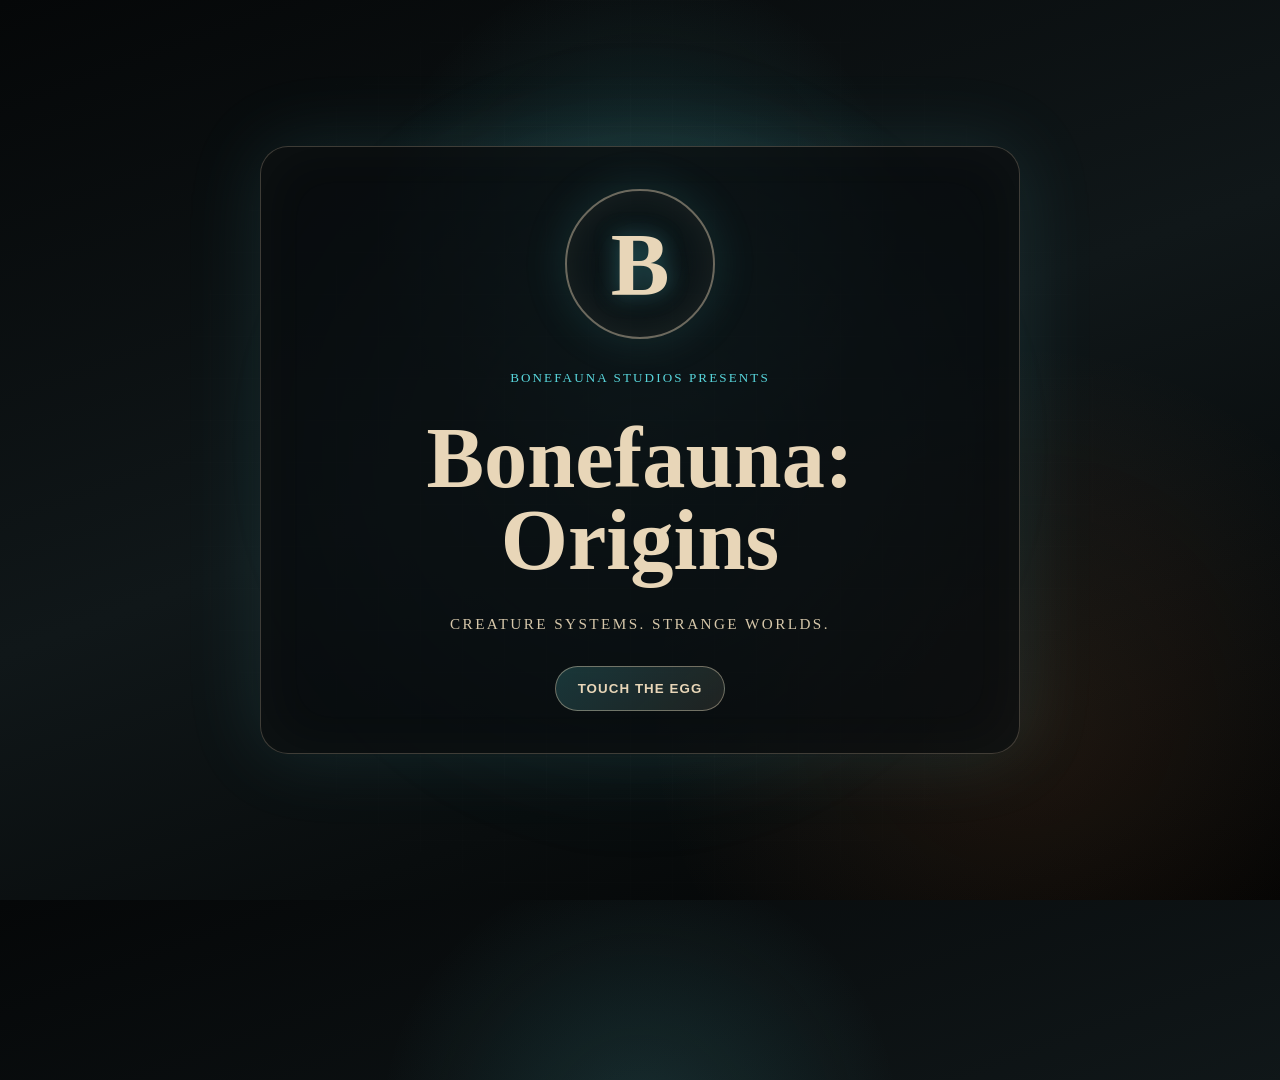
==== index.html @ f2fb12b4 "Add files via upload" ====
<!doctype html>
<html lang="en">
<head>
  <meta charset="utf-8" />
  <meta name="viewport" content="width=device-width, initial-scale=1" />
  <title>Bonefauna: Origins</title>
  <meta name="description" content="Bonefauna Studios — Creature systems. Strange worlds." />
  <link rel="stylesheet" href="style.css" />
</head>
<body>
  <main id="app" class="screen intro">
    <div class="mist"></div>
    <section class="panel">
      <div class="brand-mark">B</div>
      <p class="eyebrow">Bonefauna Studios presents</p>
      <h1>Bonefauna: Origins</h1>
      <p class="tagline">Creature systems. Strange worlds.</p>
      <button id="startBtn" class="primary">Touch the Egg</button>
    </section>
  </main>

  <script src="script.js"></script>
</body>
</html>
---- style.css ----
:root {
  --bone: #e8d6b8;
  --bone-dim: #b89f77;
  --teal: #58d6dc;
  --ember: #f08b45;
  --dark: #050708;
  --panel: rgba(8, 13, 15, 0.76);
}

* { box-sizing: border-box; }
html, body { height: 100%; }
body {
  margin: 0;
  font-family: Georgia, 'Times New Roman', serif;
  color: var(--bone);
  background:
    radial-gradient(circle at 50% 25%, rgba(88, 214, 220, .14), transparent 28%),
    radial-gradient(circle at 80% 80%, rgba(240, 139, 69, .10), transparent 30%),
    linear-gradient(160deg, #050708, #101719 48%, #020303);
  overflow: hidden;
}

.screen {
  min-height: 100%;
  display: grid;
  place-items: center;
  padding: 28px;
  position: relative;
}

.screen::before {
  content: "";
  position: absolute;
  inset: 0;
  background-image:
    linear-gradient(rgba(255,255,255,.025) 1px, transparent 1px),
    linear-gradient(90deg, rgba(255,255,255,.025) 1px, transparent 1px);
  background-size: 42px 42px;
  mask-image: radial-gradient(circle, black, transparent 78%);
}

.mist {
  position: absolute;
  inset: -20%;
  background: radial-gradient(circle, rgba(88,214,220,.11), transparent 36%);
  filter: blur(34px);
  animation: drift 9s ease-in-out infinite alternate;
}

@keyframes drift {
  from { transform: translate(-3%, -2%) scale(1); }
  to { transform: translate(3%, 2%) scale(1.08); }
}

.panel {
  width: min(760px, 94vw);
  min-height: 520px;
  display: grid;
  justify-items: center;
  align-content: center;
  gap: 18px;
  padding: 42px;
  border: 1px solid rgba(232, 214, 184, .24);
  border-radius: 28px;
  background: var(--panel);
  box-shadow: 0 0 80px rgba(88,214,220,.12), inset 0 0 60px rgba(232,214,184,.035);
  text-align: center;
  position: relative;
  z-index: 2;
}

.brand-mark, .egg {
  width: 150px;
  height: 150px;
  border-radius: 50%;
  display: grid;
  place-items: center;
  border: 2px solid rgba(232, 214, 184, .44);
  color: var(--bone);
  font-size: 88px;
  font-weight: 800;
  text-shadow: 0 0 22px rgba(88,214,220,.35);
  box-shadow: inset 0 0 36px rgba(232,214,184,.08), 0 0 46px rgba(88,214,220,.13);
}

.egg {
  border-radius: 48% 52% 52% 48% / 60% 60% 40% 40%;
  background:
    radial-gradient(circle at 35% 25%, rgba(232,214,184,.55), transparent 16%),
    radial-gradient(circle at 60% 70%, rgba(88,214,220,.15), transparent 32%),
    linear-gradient(135deg, #d8c39c, #73644c 70%, #312b22);
  color: transparent;
  animation: pulse 2.4s ease-in-out infinite;
}

.egg.crack { animation: crack .9s ease both; }
.egg::after {
  content: "";
  width: 58px;
  height: 84px;
  border-left: 4px solid rgba(30,25,20,.42);
  transform: rotate(16deg);
  opacity: .65;
}

@keyframes pulse { 50% { transform: scale(1.035); } }
@keyframes crack {
  20%, 60% { transform: translateX(-8px) rotate(-3deg); }
  40%, 80% { transform: translateX(8px) rotate(3deg); }
  100% { transform: scale(.92); opacity: .35; }
}

.eyebrow, .tagline, .traits { letter-spacing: .16em; text-transform: uppercase; }
.eyebrow { color: var(--teal); font-size: .82rem; }
h1 { font-size: clamp(2.4rem, 7vw, 5.4rem); line-height: .95; margin: 0; }
.tagline { color: #d6c7aa; font-size: .95rem; }

.primary, .link-button {
  border: 1px solid rgba(232,214,184,.42);
  background: linear-gradient(135deg, rgba(88,214,220,.2), rgba(232,214,184,.1));
  color: var(--bone);
  padding: 14px 22px;
  border-radius: 999px;
  font-weight: 700;
  letter-spacing: .08em;
  text-transform: uppercase;
  cursor: pointer;
  text-decoration: none;
}
.primary:hover, .link-button:hover { border-color: var(--teal); box-shadow: 0 0 20px rgba(88,214,220,.2); }

.creature {
  width: 180px;
  height: 140px;
  position: relative;
  filter: drop-shadow(0 0 24px rgba(88,214,220,.25));
}
.creature::before {
  content: "";
  position: absolute;
  left: 16px;
  top: 42px;
  width: 130px;
  height: 64px;
  border-radius: 55% 45% 48% 52%;
  background: linear-gradient(135deg, var(--bone), #75684e);
}
.creature::after {
  content: "";
  position: absolute;
  right: 12px;
  top: 28px;
  width: 48px;
  height: 48px;
  border-radius: 50%;
  background: linear-gradient(135deg, var(--bone), #6d614b);
  box-shadow: -92px 50px 0 -18px #bda984, -36px 63px 0 -19px #bda984;
}

.card {
  border: 1px solid rgba(232,214,184,.22);
  border-radius: 18px;
  padding: 18px;
  background: rgba(255,255,255,.035);
  width: min(520px, 100%);
}
.card h2 { margin: 0 0 8px; font-size: 2rem; }
.traits { color: var(--teal); font-size: .82rem; line-height: 1.8; }
.links { display: flex; flex-wrap: wrap; justify-content: center; gap: 10px; margin-top: 8px; }
.small { opacity: .7; font-size: .84rem; }
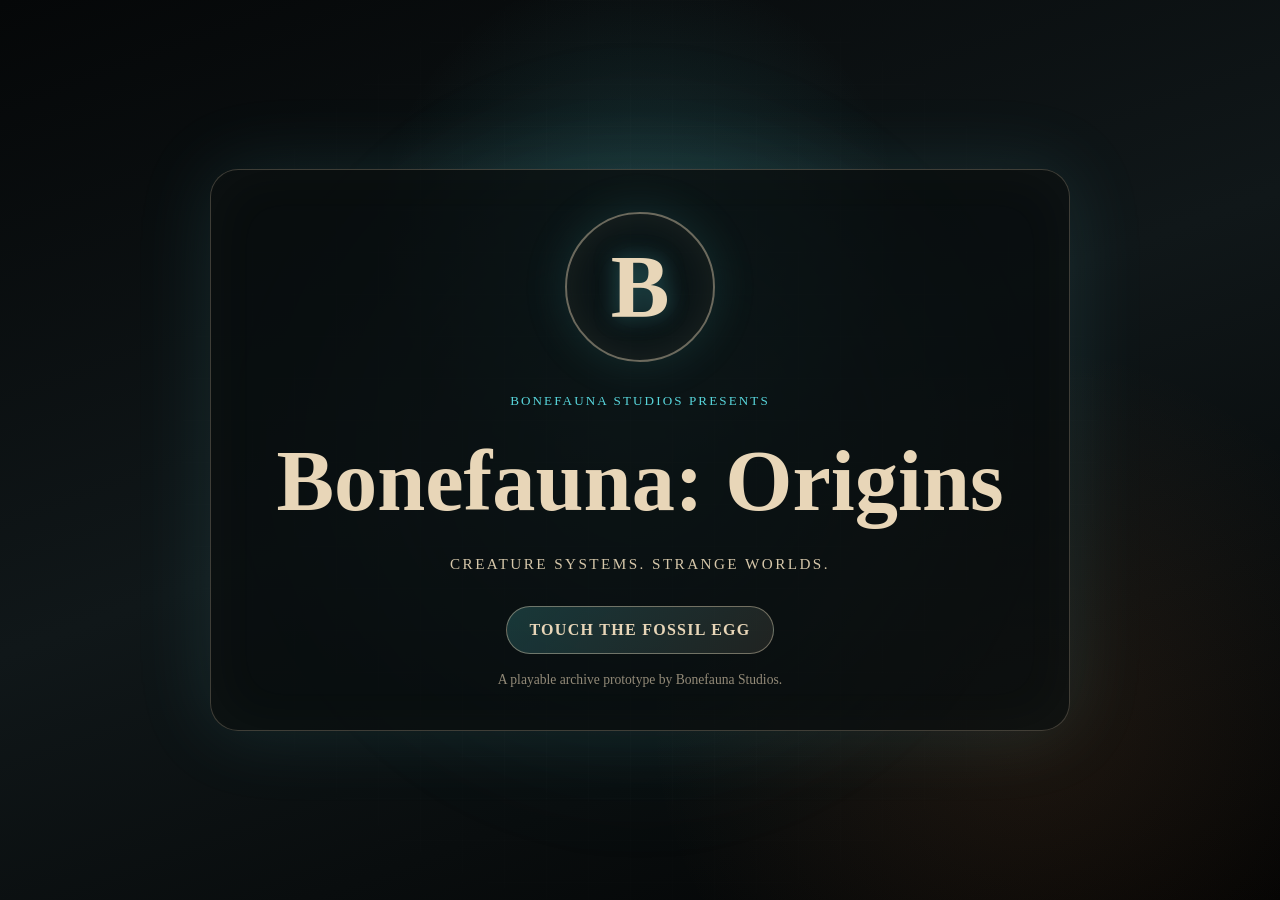
==== commit 0d12753a: "Bonefauna Origins v0.3 archive progression update - Added archive progression systems - Added persi" ====
--- a/index.html
+++ b/index.html
@@ -15,7 +15,8 @@
       <p class="eyebrow">Bonefauna Studios presents</p>
       <h1>Bonefauna: Origins</h1>
       <p class="tagline">Creature systems. Strange worlds.</p>
-      <button id="startBtn" class="primary">Touch the Egg</button>
+      <button id="startBtn" class="primary">Touch the Fossil Egg</button>
+      <p class="footer-link">A playable archive prototype by Bonefauna Studios.</p>
     </section>
   </main>
 
--- a/style.css
+++ b/style.css
@@ -4,11 +4,11 @@
   --teal: #58d6dc;
   --ember: #f08b45;
   --dark: #050708;
-  --panel: rgba(8, 13, 15, 0.76);
+  --panel: rgba(8, 13, 15, 0.78);
 }
 
 * { box-sizing: border-box; }
-html, body { height: 100%; }
+html, body { min-height: 100%; }
 body {
   margin: 0;
   font-family: Georgia, 'Times New Roman', serif;
@@ -17,11 +17,11 @@
     radial-gradient(circle at 50% 25%, rgba(88, 214, 220, .14), transparent 28%),
     radial-gradient(circle at 80% 80%, rgba(240, 139, 69, .10), transparent 30%),
     linear-gradient(160deg, #050708, #101719 48%, #020303);
-  overflow: hidden;
+  overflow-x: hidden;
 }
 
 .screen {
-  min-height: 100%;
+  min-height: 100vh;
   display: grid;
   place-items: center;
   padding: 28px;
@@ -30,21 +30,23 @@
 
 .screen::before {
   content: "";
-  position: absolute;
+  position: fixed;
   inset: 0;
   background-image:
     linear-gradient(rgba(255,255,255,.025) 1px, transparent 1px),
     linear-gradient(90deg, rgba(255,255,255,.025) 1px, transparent 1px);
   background-size: 42px 42px;
   mask-image: radial-gradient(circle, black, transparent 78%);
+  pointer-events: none;
 }
 
 .mist {
-  position: absolute;
+  position: fixed;
   inset: -20%;
   background: radial-gradient(circle, rgba(88,214,220,.11), transparent 36%);
   filter: blur(34px);
   animation: drift 9s ease-in-out infinite alternate;
+  pointer-events: none;
 }
 
 @keyframes drift {
@@ -53,7 +55,7 @@
 }
 
 .panel {
-  width: min(760px, 94vw);
+  width: min(860px, 94vw);
   min-height: 520px;
   display: grid;
   justify-items: center;
@@ -84,6 +86,7 @@
 }
 
 .egg {
+  position: relative;
   border-radius: 48% 52% 52% 48% / 60% 60% 40% 40%;
   background:
     radial-gradient(circle at 35% 25%, rgba(232,214,184,.55), transparent 16%),
@@ -93,7 +96,6 @@
   animation: pulse 2.4s ease-in-out infinite;
 }
 
-.egg.crack { animation: crack .9s ease both; }
 .egg::after {
   content: "";
   width: 58px;
@@ -103,12 +105,28 @@
   opacity: .65;
 }
 
+.egg.crack { animation: crack 1.1s ease both; }
+.shard {
+  position: absolute;
+  width: 28px;
+  height: 22px;
+  background: rgba(232,214,184,.72);
+  clip-path: polygon(50% 0, 100% 100%, 0 82%);
+  opacity: 0;
+}
+.shard-a { top: 20px; left: 36px; animation: shardA 1.05s ease forwards; }
+.shard-b { top: 54px; right: 28px; animation: shardB 1.05s ease forwards; }
+.shard-c { bottom: 28px; left: 62px; animation: shardC 1.05s ease forwards; }
+
 @keyframes pulse { 50% { transform: scale(1.035); } }
 @keyframes crack {
-  20%, 60% { transform: translateX(-8px) rotate(-3deg); }
-  40%, 80% { transform: translateX(8px) rotate(3deg); }
-  100% { transform: scale(.92); opacity: .35; }
-}
+  15%, 55% { transform: translateX(-8px) rotate(-3deg); }
+  35%, 75% { transform: translateX(8px) rotate(3deg); }
+  100% { transform: scale(.9); opacity: .35; filter: blur(1px); }
+}
+@keyframes shardA { 40% { opacity: 1; } 100% { opacity: 0; transform: translate(-60px, -48px) rotate(-45deg); } }
+@keyframes shardB { 40% { opacity: 1; } 100% { opacity: 0; transform: translate(70px, -26px) rotate(62deg); } }
+@keyframes shardC { 40% { opacity: 1; } 100% { opacity: 0; transform: translate(-12px, 72px) rotate(30deg); } }
 
 .eyebrow, .tagline, .traits { letter-spacing: .16em; text-transform: uppercase; }
 .eyebrow { color: var(--teal); font-size: .82rem; }
@@ -126,45 +144,159 @@
   text-transform: uppercase;
   cursor: pointer;
   text-decoration: none;
+  font-family: inherit;
+  font-size: 1rem;
 }
 .primary:hover, .link-button:hover { border-color: var(--teal); box-shadow: 0 0 20px rgba(88,214,220,.2); }
+.danger { opacity: .72; }
 
 .creature {
-  width: 180px;
-  height: 140px;
-  position: relative;
-  filter: drop-shadow(0 0 24px rgba(88,214,220,.25));
-}
-.creature::before {
-  content: "";
-  position: absolute;
-  left: 16px;
-  top: 42px;
-  width: 130px;
-  height: 64px;
-  border-radius: 55% 45% 48% 52%;
-  background: linear-gradient(135deg, var(--bone), #75684e);
-}
-.creature::after {
-  content: "";
-  position: absolute;
-  right: 12px;
-  top: 28px;
-  width: 48px;
-  height: 48px;
-  border-radius: 50%;
-  background: linear-gradient(135deg, var(--bone), #6d614b);
-  box-shadow: -92px 50px 0 -18px #bda984, -36px 63px 0 -19px #bda984;
-}
+  width: min(360px, 72vw);
+  height: 220px;
+  margin: 0 auto .2rem;
+  display: grid;
+  place-items: center;
+  filter: drop-shadow(0 0 24px rgba(78, 241, 255, 0.18));
+  animation: revealPop .6s ease both;
+}
+@keyframes revealPop {
+  from { opacity: 0; transform: translateY(12px) scale(.92); }
+  to { opacity: 1; transform: translateY(0) scale(1); }
+}
+.creature svg { width: 100%; height: 100%; overflow: visible; }
+.creature path, .creature circle {
+  fill: rgba(210, 193, 154, 0.92);
+  stroke: rgba(255, 239, 199, 0.58);
+  stroke-width: 4;
+  stroke-linecap: round;
+  stroke-linejoin: round;
+}
+.creature path:not(:first-child) { fill: none; }
+.creature circle { fill: rgba(232,214,184,.95); }
+
+.rarity-ancient { filter: drop-shadow(0 0 28px rgba(240,139,69,.28)); }
+.rarity-mythic { filter: drop-shadow(0 0 32px rgba(178,116,255,.35)); }
+.rarity-genesis { filter: drop-shadow(0 0 42px rgba(88,214,220,.55)); }
 
 .card {
   border: 1px solid rgba(232,214,184,.22);
   border-radius: 18px;
-  padding: 18px;
+  padding: 20px;
   background: rgba(255,255,255,.035);
-  width: min(520px, 100%);
-}
-.card h2 { margin: 0 0 8px; font-size: 2rem; }
+  width: min(620px, 100%);
+}
+.card h2 { margin: 0 0 8px; font-size: clamp(2rem, 5vw, 3rem); }
 .traits { color: var(--teal); font-size: .82rem; line-height: 1.8; }
-.links { display: flex; flex-wrap: wrap; justify-content: center; gap: 10px; margin-top: 8px; }
-.small { opacity: .7; font-size: .84rem; }
+.small { opacity: .72; font-size: .95rem; line-height: 1.5; }
+
+.meta-grid {
+  display: grid;
+  grid-template-columns: repeat(2, minmax(0,1fr));
+  gap: 14px;
+  margin: 18px 0;
+}
+.meta-grid div {
+  border: 1px solid rgba(232,214,184,.18);
+  border-radius: 16px;
+  padding: 14px;
+  background: rgba(0,0,0,.12);
+}
+.meta-grid span {
+  display: block;
+  color: var(--bone-dim);
+  text-transform: uppercase;
+  letter-spacing: .16em;
+  font-size: .74rem;
+  margin-bottom: 5px;
+}
+.meta-grid strong { color: var(--teal); font-size: 1.25rem; }
+
+.fragment {
+  margin-top: 18px;
+  border-left: 3px solid var(--ember);
+  text-align: left;
+  padding: 10px 14px;
+  background: rgba(240,139,69,.08);
+  border-radius: 10px;
+}
+.fragment span { color: var(--ember); font-size: .75rem; letter-spacing: .14em; }
+.fragment p { margin: 5px 0 0; line-height: 1.5; }
+
+.links {
+  display: flex;
+  flex-wrap: wrap;
+  justify-content: center;
+  gap: 10px;
+  margin-top: 8px;
+}
+
+.archive-stats {
+  position: fixed;
+  z-index: 3;
+  top: 18px;
+  right: 18px;
+  display: flex;
+  gap: 10px;
+  flex-wrap: wrap;
+  justify-content: flex-end;
+}
+.archive-stats span {
+  border: 1px solid rgba(232,214,184,.2);
+  border-radius: 999px;
+  padding: 8px 12px;
+  background: rgba(8,13,15,.72);
+  color: var(--bone-dim);
+  text-transform: uppercase;
+  letter-spacing: .11em;
+  font-size: .72rem;
+}
+.archive-stats strong { color: var(--teal); }
+
+.archive-list {
+  width: min(680px, 100%);
+  display: grid;
+  gap: 10px;
+  max-height: 390px;
+  overflow: auto;
+  padding: 4px;
+}
+.archive-entry {
+  display: grid;
+  grid-template-columns: 1fr 1.2fr 1fr;
+  gap: 12px;
+  align-items: center;
+  text-align: left;
+  border: 1px solid rgba(232,214,184,.18);
+  border-radius: 14px;
+  padding: 14px;
+  background: rgba(255,255,255,.035);
+}
+.archive-entry strong { color: var(--teal); }
+.archive-entry small { color: var(--bone-dim); }
+.archive-entry.locked { opacity: .48; }
+
+.text-card {
+  text-align: left;
+  line-height: 1.65;
+  font-size: 1rem;
+}
+
+.footer-link {
+  margin: 0;
+  opacity: .62;
+  font-size: .85rem;
+}
+.footer-link a {
+  color: var(--bone);
+  text-decoration: none;
+}
+.footer-link a:hover { color: var(--teal); }
+
+@media (max-width: 680px) {
+  .screen { padding: 18px; }
+  .panel { padding: 26px 18px; min-height: auto; }
+  .meta-grid { grid-template-columns: 1fr; }
+  .archive-entry { grid-template-columns: 1fr; text-align: center; }
+  .archive-stats { position: absolute; top: 12px; right: 12px; left: 12px; }
+  .primary, .link-button { width: 100%; }
+}
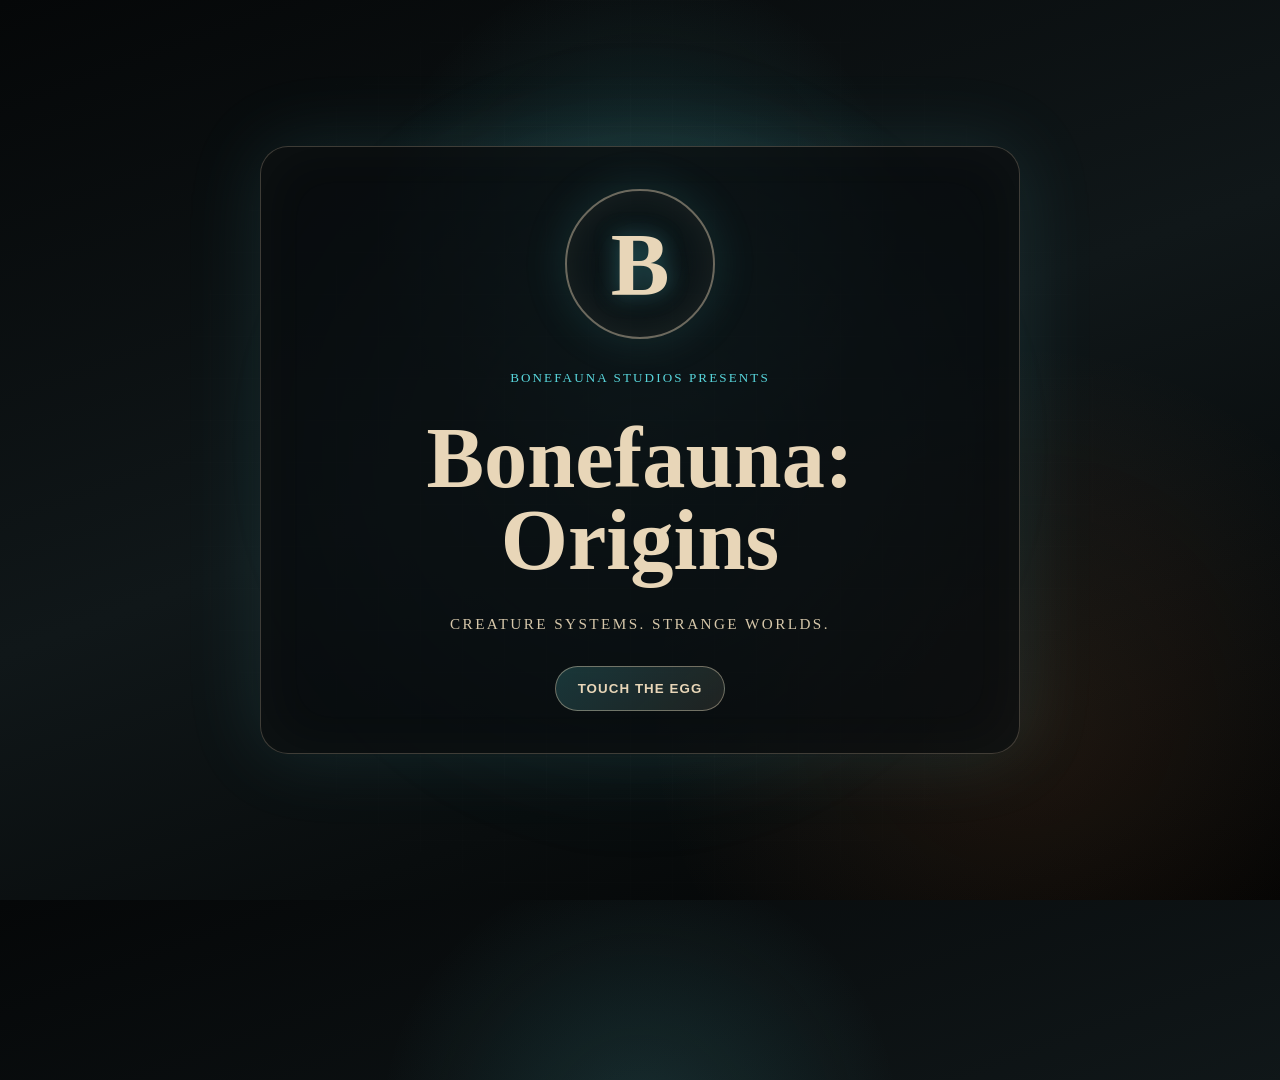
==== commit 49e15ab6: "Bonefauna Origins v0.4 archive generations update - Integrated Bonefauna silhouette pack across arch" ====
--- a/index.html
+++ b/index.html
@@ -15,8 +15,7 @@
       <p class="eyebrow">Bonefauna Studios presents</p>
       <h1>Bonefauna: Origins</h1>
       <p class="tagline">Creature systems. Strange worlds.</p>
-      <button id="startBtn" class="primary">Touch the Fossil Egg</button>
-      <p class="footer-link">A playable archive prototype by Bonefauna Studios.</p>
+      <button id="startBtn" class="primary">Touch the Egg</button>
     </section>
   </main>
 
--- a/style.css
+++ b/style.css
@@ -4,11 +4,11 @@
   --teal: #58d6dc;
   --ember: #f08b45;
   --dark: #050708;
-  --panel: rgba(8, 13, 15, 0.78);
+  --panel: rgba(8, 13, 15, 0.76);
 }
 
 * { box-sizing: border-box; }
-html, body { min-height: 100%; }
+html, body { height: 100%; }
 body {
   margin: 0;
   font-family: Georgia, 'Times New Roman', serif;
@@ -17,11 +17,11 @@
     radial-gradient(circle at 50% 25%, rgba(88, 214, 220, .14), transparent 28%),
     radial-gradient(circle at 80% 80%, rgba(240, 139, 69, .10), transparent 30%),
     linear-gradient(160deg, #050708, #101719 48%, #020303);
-  overflow-x: hidden;
+  overflow: hidden;
 }
 
 .screen {
-  min-height: 100vh;
+  min-height: 100%;
   display: grid;
   place-items: center;
   padding: 28px;
@@ -30,23 +30,21 @@
 
 .screen::before {
   content: "";
-  position: fixed;
+  position: absolute;
   inset: 0;
   background-image:
     linear-gradient(rgba(255,255,255,.025) 1px, transparent 1px),
     linear-gradient(90deg, rgba(255,255,255,.025) 1px, transparent 1px);
   background-size: 42px 42px;
   mask-image: radial-gradient(circle, black, transparent 78%);
-  pointer-events: none;
 }
 
 .mist {
-  position: fixed;
+  position: absolute;
   inset: -20%;
   background: radial-gradient(circle, rgba(88,214,220,.11), transparent 36%);
   filter: blur(34px);
   animation: drift 9s ease-in-out infinite alternate;
-  pointer-events: none;
 }
 
 @keyframes drift {
@@ -55,7 +53,7 @@
 }
 
 .panel {
-  width: min(860px, 94vw);
+  width: min(760px, 94vw);
   min-height: 520px;
   display: grid;
   justify-items: center;
@@ -86,7 +84,6 @@
 }
 
 .egg {
-  position: relative;
   border-radius: 48% 52% 52% 48% / 60% 60% 40% 40%;
   background:
     radial-gradient(circle at 35% 25%, rgba(232,214,184,.55), transparent 16%),
@@ -96,6 +93,7 @@
   animation: pulse 2.4s ease-in-out infinite;
 }
 
+.egg.crack { animation: crack .9s ease both; }
 .egg::after {
   content: "";
   width: 58px;
@@ -105,28 +103,12 @@
   opacity: .65;
 }
 
-.egg.crack { animation: crack 1.1s ease both; }
-.shard {
-  position: absolute;
-  width: 28px;
-  height: 22px;
-  background: rgba(232,214,184,.72);
-  clip-path: polygon(50% 0, 100% 100%, 0 82%);
-  opacity: 0;
-}
-.shard-a { top: 20px; left: 36px; animation: shardA 1.05s ease forwards; }
-.shard-b { top: 54px; right: 28px; animation: shardB 1.05s ease forwards; }
-.shard-c { bottom: 28px; left: 62px; animation: shardC 1.05s ease forwards; }
-
 @keyframes pulse { 50% { transform: scale(1.035); } }
 @keyframes crack {
-  15%, 55% { transform: translateX(-8px) rotate(-3deg); }
-  35%, 75% { transform: translateX(8px) rotate(3deg); }
-  100% { transform: scale(.9); opacity: .35; filter: blur(1px); }
-}
-@keyframes shardA { 40% { opacity: 1; } 100% { opacity: 0; transform: translate(-60px, -48px) rotate(-45deg); } }
-@keyframes shardB { 40% { opacity: 1; } 100% { opacity: 0; transform: translate(70px, -26px) rotate(62deg); } }
-@keyframes shardC { 40% { opacity: 1; } 100% { opacity: 0; transform: translate(-12px, 72px) rotate(30deg); } }
+  20%, 60% { transform: translateX(-8px) rotate(-3deg); }
+  40%, 80% { transform: translateX(8px) rotate(3deg); }
+  100% { transform: scale(.92); opacity: .35; }
+}
 
 .eyebrow, .tagline, .traits { letter-spacing: .16em; text-transform: uppercase; }
 .eyebrow { color: var(--teal); font-size: .82rem; }
@@ -144,159 +126,218 @@
   text-transform: uppercase;
   cursor: pointer;
   text-decoration: none;
-  font-family: inherit;
-  font-size: 1rem;
 }
 .primary:hover, .link-button:hover { border-color: var(--teal); box-shadow: 0 0 20px rgba(88,214,220,.2); }
-.danger { opacity: .72; }
-
+
+.creature {
+  width: 180px;
+  height: 140px;
+  position: relative;
+  filter: drop-shadow(0 0 24px rgba(88,214,220,.25));
+}
+.creature::before {
+  content: "";
+  position: absolute;
+  left: 16px;
+  top: 42px;
+  width: 130px;
+  height: 64px;
+  border-radius: 55% 45% 48% 52%;
+  background: linear-gradient(135deg, var(--bone), #75684e);
+}
+.creature::after {
+  content: "";
+  position: absolute;
+  right: 12px;
+  top: 28px;
+  width: 48px;
+  height: 48px;
+  border-radius: 50%;
+  background: linear-gradient(135deg, var(--bone), #6d614b);
+  box-shadow: -92px 50px 0 -18px #bda984, -36px 63px 0 -19px #bda984;
+}
+
+.card {
+  border: 1px solid rgba(232,214,184,.22);
+  border-radius: 18px;
+  padding: 18px;
+  background: rgba(255,255,255,.035);
+  width: min(520px, 100%);
+}
+.card h2 { margin: 0 0 8px; font-size: 2rem; }
+.traits { color: var(--teal); font-size: .82rem; line-height: 1.8; }
+.links { display: flex; flex-wrap: wrap; justify-content: center; gap: 10px; margin-top: 8px; }
+.small { opacity: .7; font-size: .84rem; }
+
+/* Phase 1.1 creature silhouette upgrade */
 .creature {
   width: min(360px, 72vw);
   height: 220px;
-  margin: 0 auto .2rem;
+  margin: 0 auto 1.15rem;
   display: grid;
   place-items: center;
   filter: drop-shadow(0 0 24px rgba(78, 241, 255, 0.18));
-  animation: revealPop .6s ease both;
-}
-@keyframes revealPop {
-  from { opacity: 0; transform: translateY(12px) scale(.92); }
-  to { opacity: 1; transform: translateY(0) scale(1); }
-}
-.creature svg { width: 100%; height: 100%; overflow: visible; }
-.creature path, .creature circle {
+}
+
+.creature svg {
+  width: 100%;
+  height: 100%;
+  overflow: visible;
+}
+
+.creature path,
+.creature circle {
   fill: rgba(210, 193, 154, 0.92);
   stroke: rgba(255, 239, 199, 0.58);
   stroke-width: 4;
   stroke-linecap: round;
   stroke-linejoin: round;
 }
-.creature path:not(:first-child) { fill: none; }
-.creature circle { fill: rgba(232,214,184,.95); }
-
-.rarity-ancient { filter: drop-shadow(0 0 28px rgba(240,139,69,.28)); }
-.rarity-mythic { filter: drop-shadow(0 0 32px rgba(178,116,255,.35)); }
-.rarity-genesis { filter: drop-shadow(0 0 42px rgba(88,214,220,.55)); }
-
-.card {
-  border: 1px solid rgba(232,214,184,.22);
-  border-radius: 18px;
-  padding: 20px;
-  background: rgba(255,255,255,.035);
-  width: min(620px, 100%);
-}
-.card h2 { margin: 0 0 8px; font-size: clamp(2rem, 5vw, 3rem); }
-.traits { color: var(--teal); font-size: .82rem; line-height: 1.8; }
-.small { opacity: .72; font-size: .95rem; line-height: 1.5; }
-
-.meta-grid {
-  display: grid;
-  grid-template-columns: repeat(2, minmax(0,1fr));
-  gap: 14px;
-  margin: 18px 0;
-}
-.meta-grid div {
-  border: 1px solid rgba(232,214,184,.18);
-  border-radius: 16px;
-  padding: 14px;
-  background: rgba(0,0,0,.12);
-}
-.meta-grid span {
+
+.creature path:not([d*="C"]),
+.creature path[d*="M91 116"],
+.creature path[d*="M270 117"],
+.creature path[d*="M142 68"],
+.creature path[d*="M219 68"] {
+  fill: none;
+}
+
+/* Bonefauna Origins v0.4 — Archive Generations */
+.creature img {
+  width: 100%;
+  height: 100%;
+  object-fit: contain;
   display: block;
-  color: var(--bone-dim);
-  text-transform: uppercase;
-  letter-spacing: .16em;
-  font-size: .74rem;
-  margin-bottom: 5px;
-}
-.meta-grid strong { color: var(--teal); font-size: 1.25rem; }
-
-.fragment {
-  margin-top: 18px;
-  border-left: 3px solid var(--ember);
-  text-align: left;
-  padding: 10px 14px;
-  background: rgba(240,139,69,.08);
-  border-radius: 10px;
-}
-.fragment span { color: var(--ember); font-size: .75rem; letter-spacing: .14em; }
-.fragment p { margin: 5px 0 0; line-height: 1.5; }
-
-.links {
+  filter: sepia(.28) saturate(.75) brightness(1.12) contrast(1.08)
+          drop-shadow(0 0 16px rgba(88,214,220,.18));
+}
+
+.detail-creature {
+  width: min(420px, 78vw);
+  height: 250px;
+}
+
+.rarity-card {
+  position: relative;
+  overflow: hidden;
+}
+
+.rarity-card::before {
+  content: "";
+  position: absolute;
+  inset: 0;
+  border-radius: inherit;
+  pointer-events: none;
+  opacity: .36;
+}
+
+.rarity-common { border-color: rgba(232,214,184,.22); }
+.rarity-uncommon { border-color: rgba(88,214,220,.45); box-shadow: 0 0 22px rgba(88,214,220,.08); }
+.rarity-rare { border-color: rgba(240,190,92,.65); box-shadow: 0 0 24px rgba(240,190,92,.12); }
+.rarity-ancient { border-color: rgba(240,139,69,.7); box-shadow: 0 0 34px rgba(240,139,69,.18); }
+.rarity-mythic { border-color: rgba(178,116,255,.74); box-shadow: 0 0 38px rgba(178,116,255,.22); }
+.rarity-genesis { border-color: rgba(88,214,220,.95); box-shadow: 0 0 48px rgba(88,214,220,.35); }
+
+.rarity-rare::before {
+  background: linear-gradient(135deg, rgba(240,190,92,.16), transparent 38%);
+}
+.rarity-ancient::before {
+  background: radial-gradient(circle at 20% 10%, rgba(240,139,69,.22), transparent 38%);
+  animation: fossilPulse 2.8s ease-in-out infinite;
+}
+.rarity-mythic::before {
+  background: linear-gradient(110deg, transparent 0%, rgba(178,116,255,.18) 35%, transparent 70%);
+  animation: shimmer 3.2s linear infinite;
+}
+.rarity-genesis::before {
+  background:
+    radial-gradient(circle at 50% 0%, rgba(88,214,220,.25), transparent 38%),
+    linear-gradient(135deg, rgba(232,214,184,.12), transparent 45%);
+  animation: genesisPulse 2.4s ease-in-out infinite;
+}
+
+@keyframes fossilPulse { 50% { opacity: .66; } }
+@keyframes shimmer { from { transform: translateX(-60%); } to { transform: translateX(60%); } }
+@keyframes genesisPulse { 50% { opacity: .8; filter: brightness(1.18); } }
+
+.rarity-row {
+  cursor: pointer;
+  color: var(--bone);
+  font-family: inherit;
+  font-size: 1rem;
+}
+.rarity-row:hover {
+  transform: translateY(-1px);
+  border-color: var(--teal);
+  box-shadow: 0 0 20px rgba(88,214,220,.12);
+}
+
+.completion-grid {
+  width: min(680px, 100%);
   display: flex;
   flex-wrap: wrap;
   justify-content: center;
-  gap: 10px;
-  margin-top: 8px;
-}
-
-.archive-stats {
-  position: fixed;
-  z-index: 3;
-  top: 18px;
-  right: 18px;
-  display: flex;
-  gap: 10px;
-  flex-wrap: wrap;
-  justify-content: flex-end;
-}
-.archive-stats span {
-  border: 1px solid rgba(232,214,184,.2);
+  gap: 8px;
+  margin: 2px 0 10px;
+}
+
+.completion-pill {
+  border: 1px solid rgba(232,214,184,.18);
   border-radius: 999px;
   padding: 8px 12px;
-  background: rgba(8,13,15,.72);
+  background: rgba(255,255,255,.03);
   color: var(--bone-dim);
   text-transform: uppercase;
-  letter-spacing: .11em;
+  letter-spacing: .1em;
   font-size: .72rem;
 }
-.archive-stats strong { color: var(--teal); }
-
-.archive-list {
-  width: min(680px, 100%);
-  display: grid;
-  gap: 10px;
-  max-height: 390px;
-  overflow: auto;
-  padding: 4px;
-}
-.archive-entry {
-  display: grid;
-  grid-template-columns: 1fr 1.2fr 1fr;
-  gap: 12px;
-  align-items: center;
+.completion-pill.found {
+  border-color: rgba(88,214,220,.48);
+  color: var(--teal);
+  background: rgba(88,214,220,.08);
+}
+
+.achievement-pop {
+  margin-top: 18px;
+  border: 1px solid rgba(88,214,220,.28);
+  border-radius: 14px;
+  padding: 12px 14px;
+  background: rgba(88,214,220,.08);
   text-align: left;
-  border: 1px solid rgba(232,214,184,.18);
-  border-radius: 14px;
-  padding: 14px;
-  background: rgba(255,255,255,.035);
-}
-.archive-entry strong { color: var(--teal); }
-.archive-entry small { color: var(--bone-dim); }
-.archive-entry.locked { opacity: .48; }
-
-.text-card {
-  text-align: left;
-  line-height: 1.65;
-  font-size: 1rem;
-}
-
-.footer-link {
-  margin: 0;
-  opacity: .62;
-  font-size: .85rem;
-}
-.footer-link a {
-  color: var(--bone);
-  text-decoration: none;
-}
-.footer-link a:hover { color: var(--teal); }
+}
+.achievement-pop span {
+  color: var(--teal);
+  font-size: .75rem;
+  letter-spacing: .14em;
+  text-transform: uppercase;
+}
+.achievement-pop p { margin: 5px 0 0; }
+
+.achievement-list .archive-entry:not(.locked) {
+  border-color: rgba(88,214,220,.32);
+  background: rgba(88,214,220,.055);
+}
+
+.flash {
+  position: absolute;
+  inset: -18px;
+  border-radius: 50%;
+  background: radial-gradient(circle, rgba(232,214,184,.6), transparent 58%);
+  opacity: 0;
+  animation: hatchFlash 1.1s ease forwards;
+}
+@keyframes hatchFlash {
+  62% { opacity: 0; transform: scale(.82); }
+  78% { opacity: .75; transform: scale(1.15); }
+  100% { opacity: 0; transform: scale(1.55); }
+}
+
+.detail-screen .panel { align-content: start; }
+.detail-screen .meta-grid { grid-template-columns: repeat(2, minmax(0, 1fr)); }
 
 @media (max-width: 680px) {
-  .screen { padding: 18px; }
-  .panel { padding: 26px 18px; min-height: auto; }
-  .meta-grid { grid-template-columns: 1fr; }
-  .archive-entry { grid-template-columns: 1fr; text-align: center; }
-  .archive-stats { position: absolute; top: 12px; right: 12px; left: 12px; }
-  .primary, .link-button { width: 100%; }
-}
+  .archive-stats { gap: 6px; }
+  .archive-stats span { font-size: .62rem; padding: 7px 9px; }
+  .detail-screen .meta-grid { grid-template-columns: 1fr; }
+  .detail-creature { height: 210px; }
+}
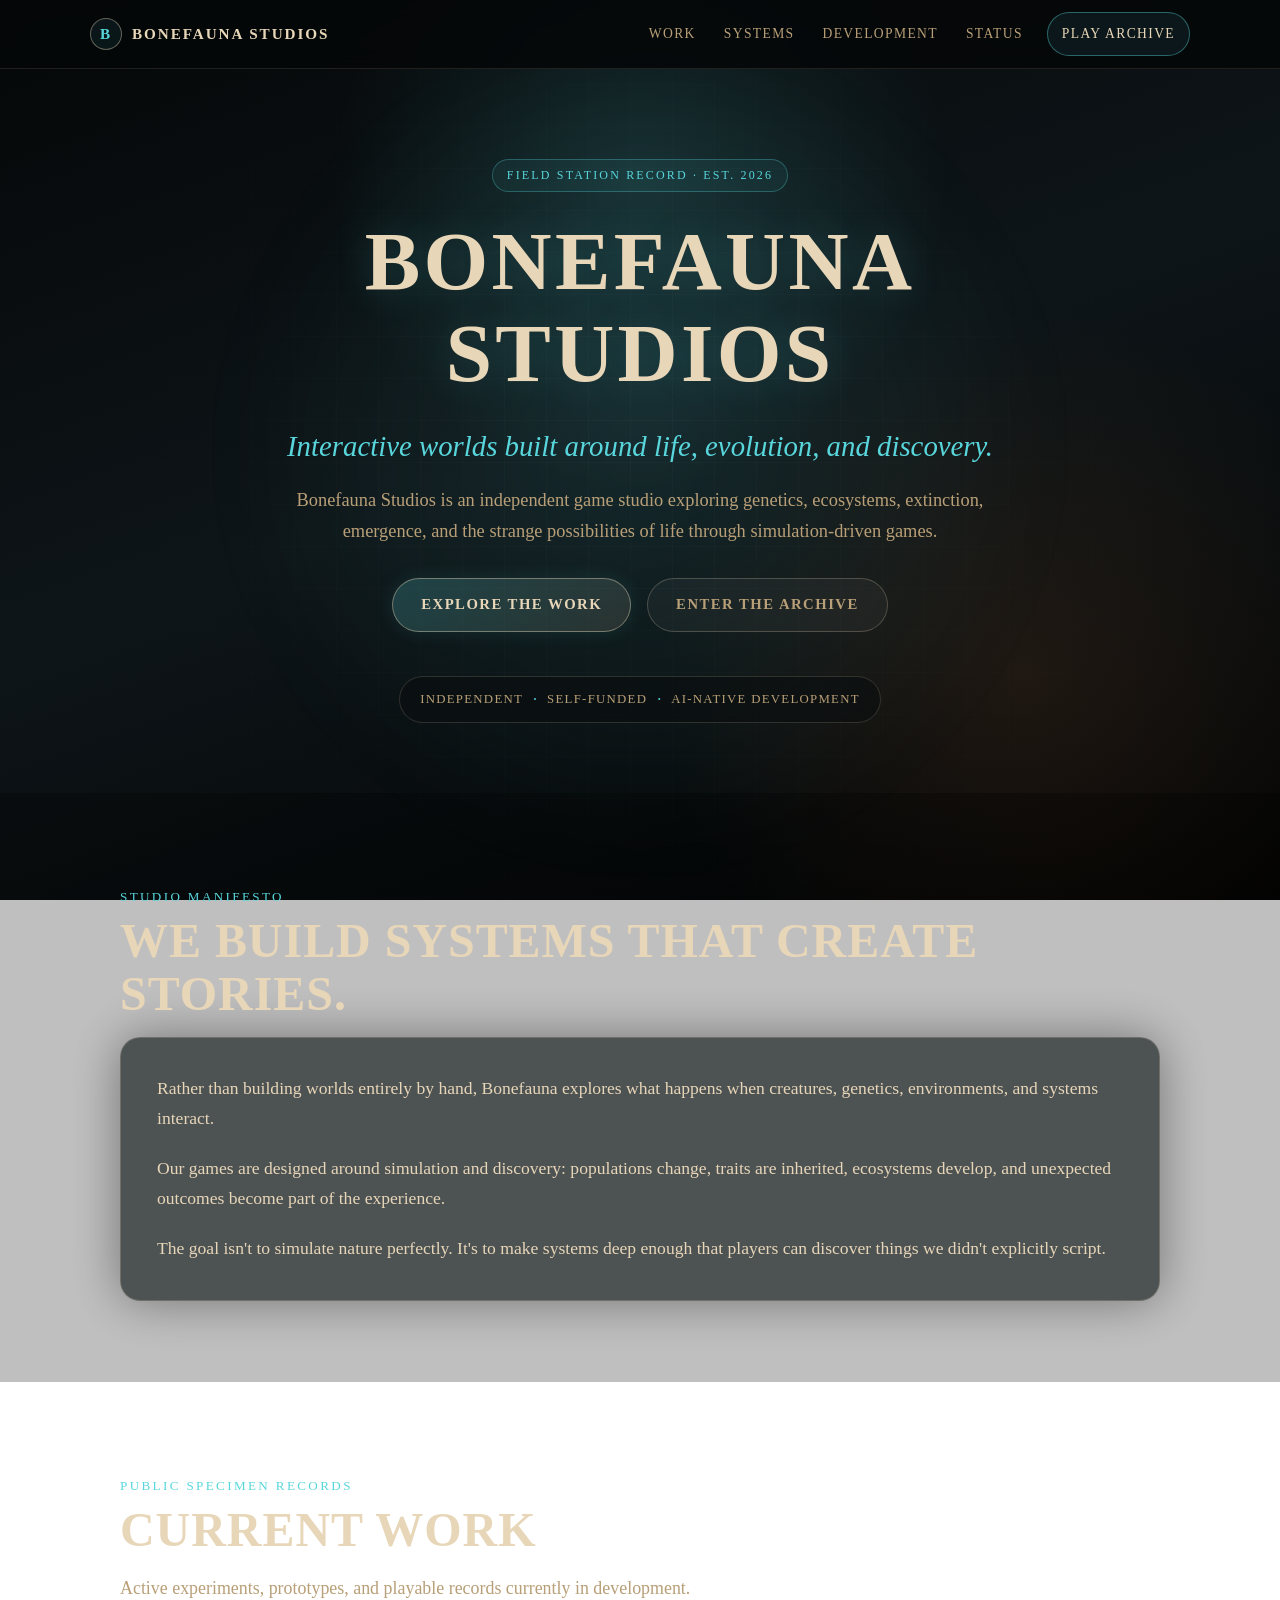
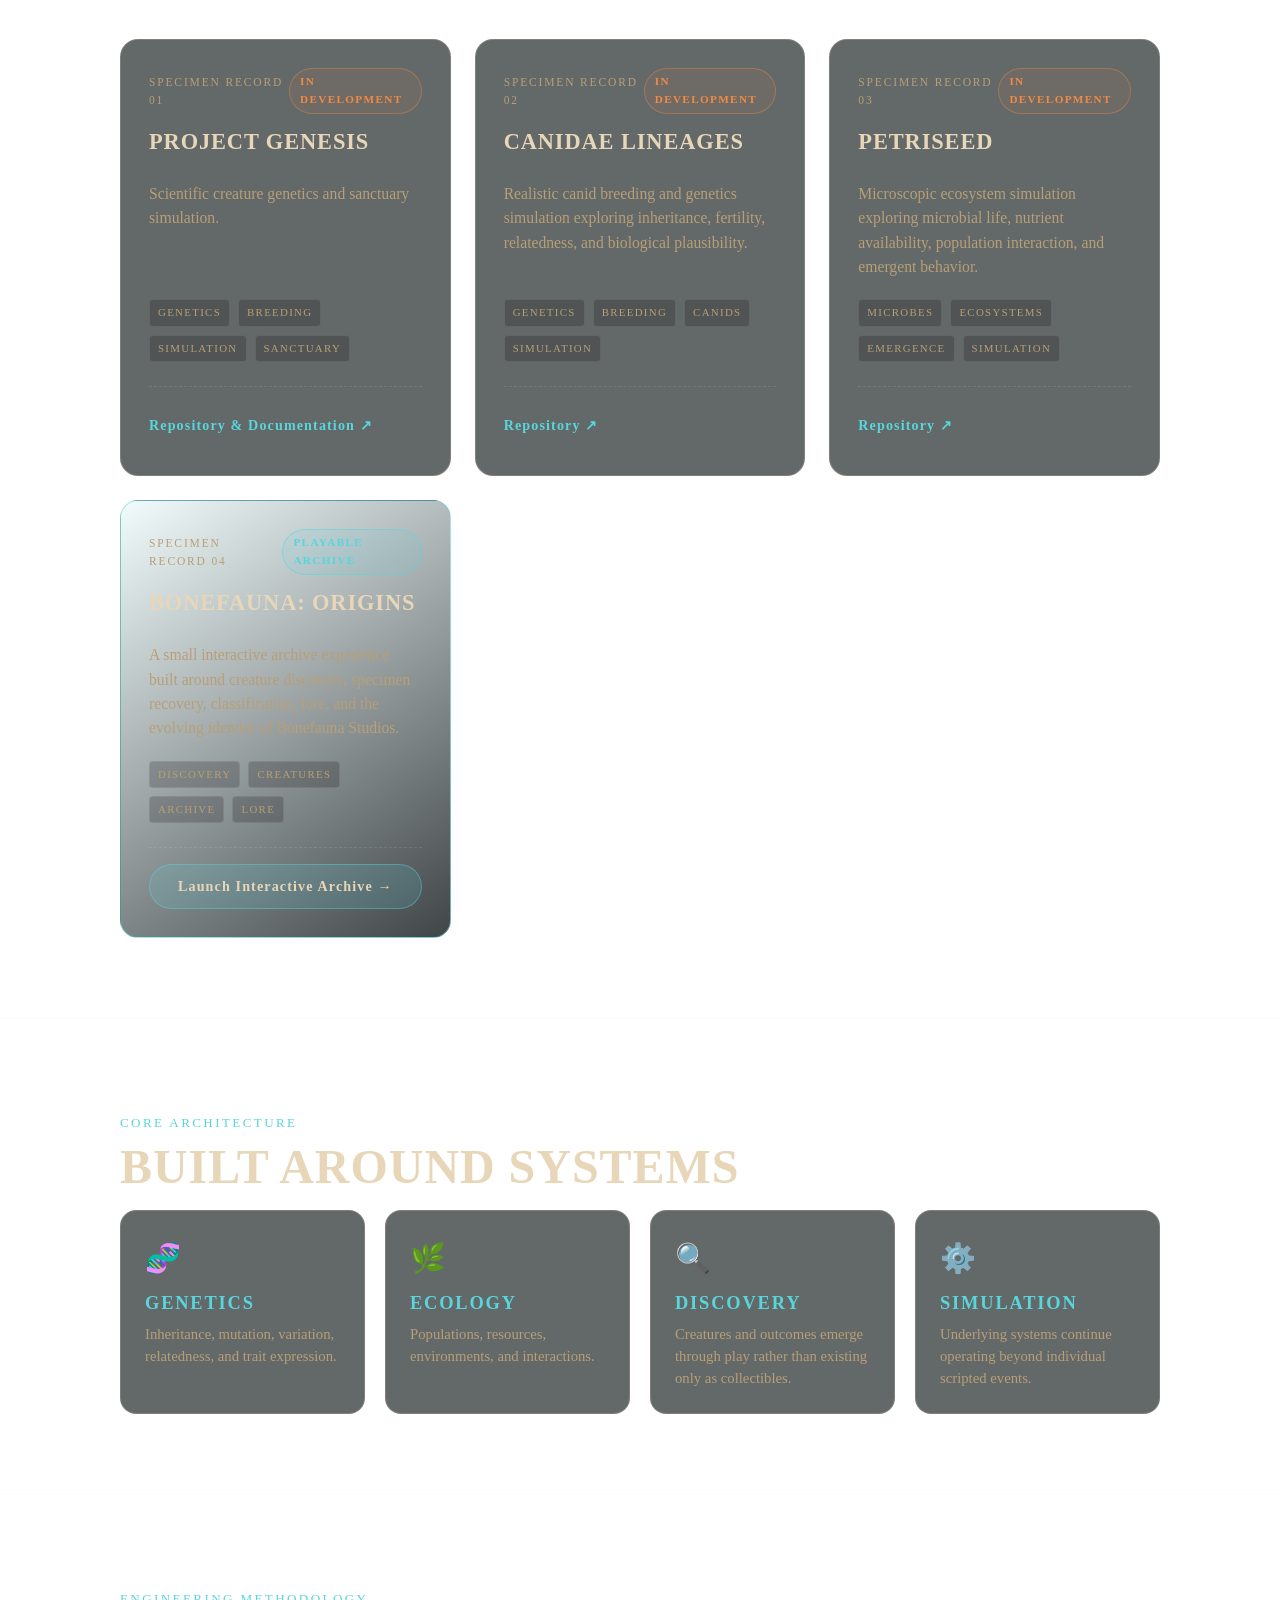
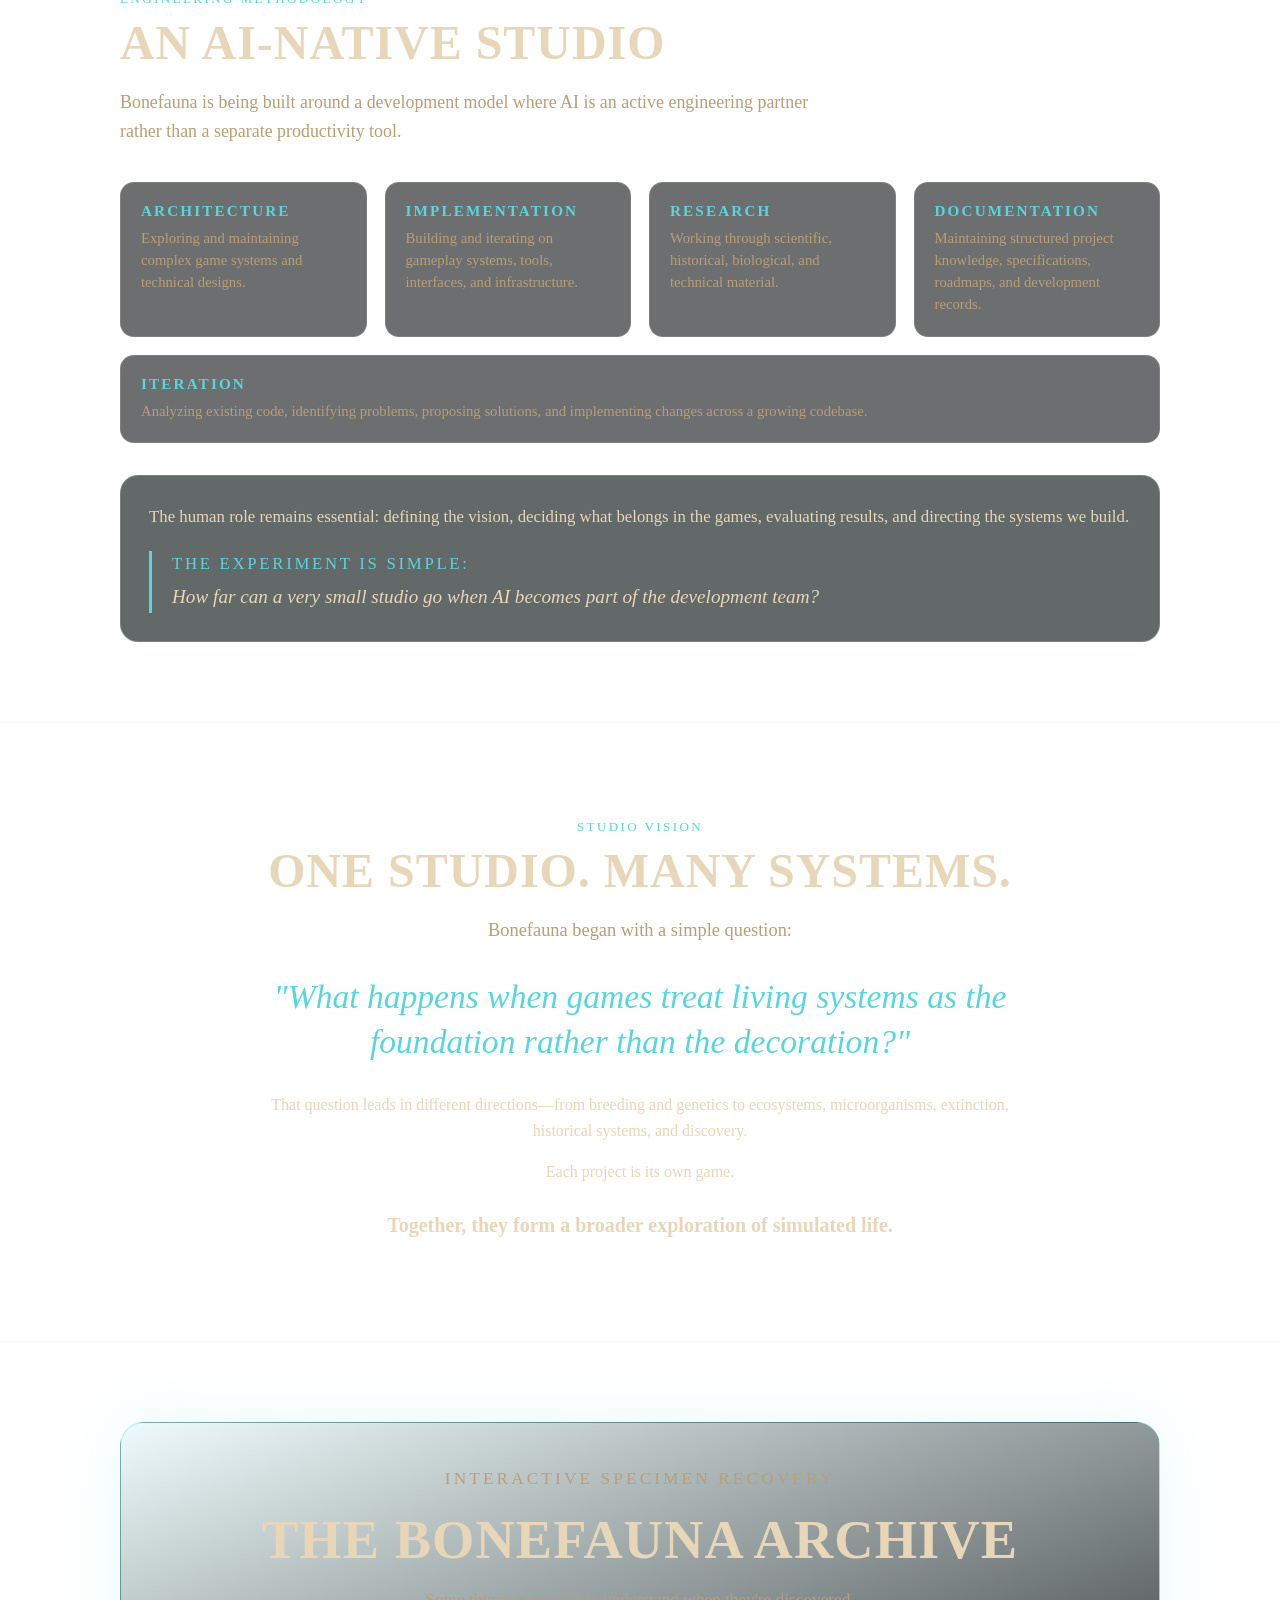
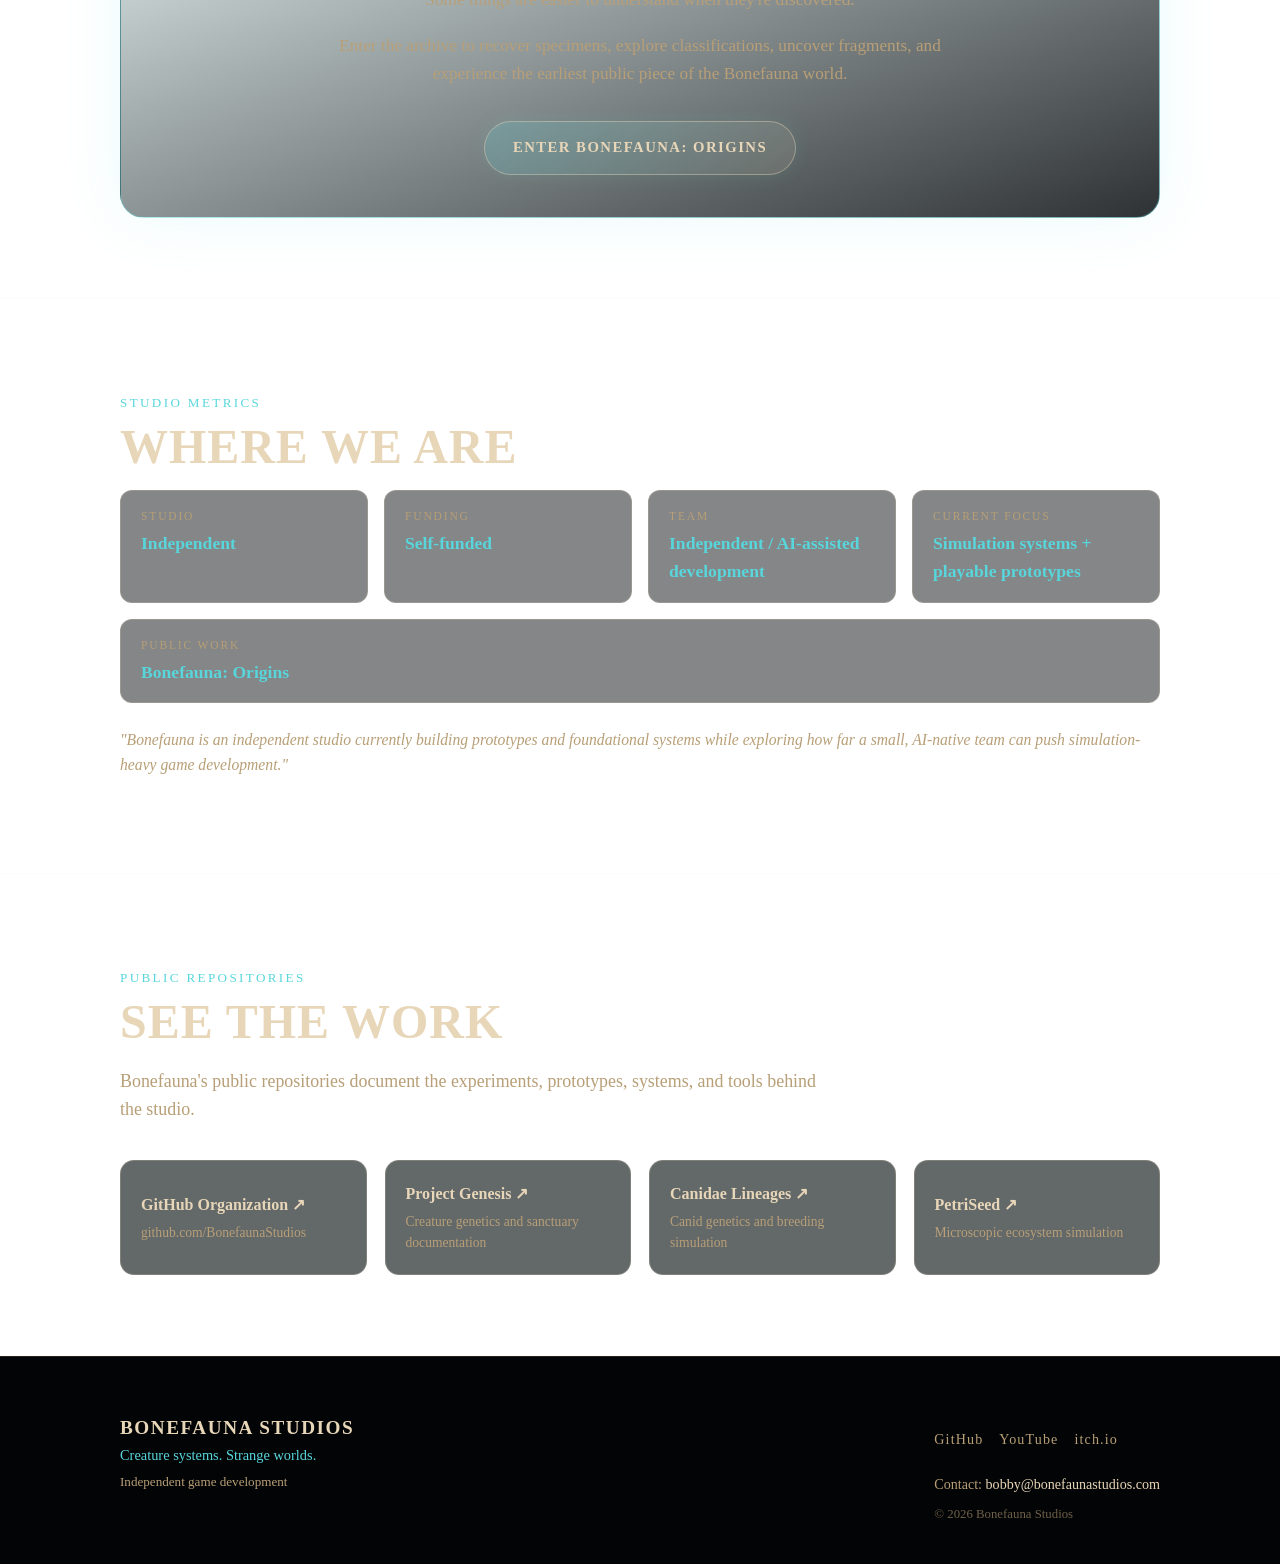
==== commit c7a09999: "Transform website into official Bonefauna Studios homepage - Upgrade index.html to the official Bone" ====
--- a/index.html
+++ b/index.html
@@ -3,22 +3,390 @@
 <head>
   <meta charset="utf-8" />
   <meta name="viewport" content="width=device-width, initial-scale=1" />
-  <title>Bonefauna: Origins</title>
-  <meta name="description" content="Bonefauna Studios — Creature systems. Strange worlds." />
+  <title>Bonefauna Studios — Simulation Games About Life</title>
+  <meta name="description" content="Bonefauna Studios — Independent simulation games exploring genetics, ecosystems, evolution, extinction, and discovery." />
+
+  <!-- Open Graph / Social Media -->
+  <meta property="og:type" content="website" />
+  <meta property="og:title" content="Bonefauna Studios — Simulation Games About Life" />
+  <meta property="og:description" content="Bonefauna Studios — Independent simulation games exploring genetics, ecosystems, evolution, extinction, and discovery." />
+  <meta property="og:site_name" content="Bonefauna Studios" />
+  <meta name="twitter:card" content="summary_large_image" />
+  <meta name="twitter:title" content="Bonefauna Studios — Simulation Games About Life" />
+  <meta name="twitter:description" content="Bonefauna Studios — Independent simulation games exploring genetics, ecosystems, evolution, extinction, and discovery." />
+
   <link rel="stylesheet" href="style.css" />
 </head>
-<body>
-  <main id="app" class="screen intro">
-    <div class="mist"></div>
-    <section class="panel">
-      <div class="brand-mark">B</div>
-      <p class="eyebrow">Bonefauna Studios presents</p>
-      <h1>Bonefauna: Origins</h1>
-      <p class="tagline">Creature systems. Strange worlds.</p>
-      <button id="startBtn" class="primary">Touch the Egg</button>
+<body class="studio-body">
+  <div class="mist" aria-hidden="true"></div>
+
+  <!-- Header Navigation -->
+  <header class="site-header">
+    <div class="header-inner">
+      <a href="index.html" class="brand-link">
+        <span class="brand-icon">B</span>
+        <span class="brand-text">BONEFAUNA STUDIOS</span>
+      </a>
+      <nav class="site-nav" aria-label="Main Navigation">
+        <a href="#work">Work</a>
+        <a href="#systems">Systems</a>
+        <a href="#ai-native">Development</a>
+        <a href="#status">Status</a>
+        <a href="origins.html" class="nav-highlight">Play Archive</a>
+      </nav>
+    </div>
+  </header>
+
+  <main>
+    <!-- HERO SECTION -->
+    <section class="hero-section">
+      <div class="hero-container">
+        <div class="specimen-badge">FIELD STATION RECORD · EST. 2026</div>
+        <h1>BONEFAUNA STUDIOS</h1>
+        <p class="hero-subtitle">Interactive worlds built around life, evolution, and discovery.</p>
+        <p class="hero-description">
+          Bonefauna Studios is an independent game studio exploring genetics, ecosystems, extinction, emergence, and the strange possibilities of life through simulation-driven games.
+        </p>
+        <div class="button-group">
+          <a href="#work" class="primary">Explore the Work</a>
+          <a href="origins.html" class="secondary">Enter the Archive</a>
+        </div>
+        <div class="status-bar">
+          <span class="status-tag">Independent</span>
+          <span class="status-dot" aria-hidden="true">·</span>
+          <span class="status-tag">Self-funded</span>
+          <span class="status-dot" aria-hidden="true">·</span>
+          <span class="status-tag">AI-native development</span>
+        </div>
+      </div>
+    </section>
+
+    <!-- STUDIO STATEMENT -->
+    <section class="section statement-section">
+      <div class="section-container">
+        <p class="eyebrow">Studio Manifesto</p>
+        <h2>WE BUILD SYSTEMS THAT CREATE STORIES.</h2>
+        <div class="statement-card">
+          <p>
+            Rather than building worlds entirely by hand, Bonefauna explores what happens when creatures, genetics, environments, and systems interact.
+          </p>
+          <p>
+            Our games are designed around simulation and discovery: populations change, traits are inherited, ecosystems develop, and unexpected outcomes become part of the experience.
+          </p>
+          <p>
+            The goal isn't to simulate nature perfectly. It's to make systems deep enough that players can discover things we didn't explicitly script.
+          </p>
+        </div>
+      </div>
+    </section>
+
+    <!-- CURRENT WORK -->
+    <section id="work" class="section work-section">
+      <div class="section-container">
+        <p class="eyebrow">Public Specimen Records</p>
+        <h2>CURRENT WORK</h2>
+        <p class="section-lead">Active experiments, prototypes, and playable records currently in development.</p>
+
+        <div class="specimen-records-grid">
+
+          <!-- PROJECT GENESIS -->
+          <article class="specimen-card">
+            <div class="specimen-header">
+              <span class="specimen-id">SPECIMEN RECORD 01</span>
+              <span class="status-pill dev">IN DEVELOPMENT</span>
+            </div>
+            <h3>PROJECT GENESIS</h3>
+            <p class="specimen-summary">Scientific creature genetics and sanctuary simulation.</p>
+            <div class="specimen-tags">
+              <span>GENETICS</span>
+              <span>BREEDING</span>
+              <span>SIMULATION</span>
+              <span>SANCTUARY</span>
+            </div>
+            <div class="specimen-footer">
+              <a href="https://github.com/EmoOreo/project-genesis-docs" target="_blank" rel="noopener noreferrer" class="record-link">
+                Repository & Documentation ↗
+              </a>
+            </div>
+          </article>
+
+          <!-- CANIDAE LINEAGES -->
+          <article class="specimen-card">
+            <div class="specimen-header">
+              <span class="specimen-id">SPECIMEN RECORD 02</span>
+              <span class="status-pill dev">IN DEVELOPMENT</span>
+            </div>
+            <h3>CANIDAE LINEAGES</h3>
+            <p class="specimen-summary">Realistic canid breeding and genetics simulation exploring inheritance, fertility, relatedness, and biological plausibility.</p>
+            <div class="specimen-tags">
+              <span>GENETICS</span>
+              <span>BREEDING</span>
+              <span>CANIDS</span>
+              <span>SIMULATION</span>
+            </div>
+            <div class="specimen-footer">
+              <a href="https://github.com/EmoOreo/canidae-lineages" target="_blank" rel="noopener noreferrer" class="record-link">
+                Repository ↗
+              </a>
+            </div>
+          </article>
+
+          <!-- PETRISEED -->
+          <article class="specimen-card">
+            <div class="specimen-header">
+              <span class="specimen-id">SPECIMEN RECORD 03</span>
+              <span class="status-pill dev">IN DEVELOPMENT</span>
+            </div>
+            <h3>PETRISEED</h3>
+            <p class="specimen-summary">Microscopic ecosystem simulation exploring microbial life, nutrient availability, population interaction, and emergent behavior.</p>
+            <div class="specimen-tags">
+              <span>MICROBES</span>
+              <span>ECOSYSTEMS</span>
+              <span>EMERGENCE</span>
+              <span>SIMULATION</span>
+            </div>
+            <div class="specimen-footer">
+              <a href="https://github.com/EmoOreo/petriseed" target="_blank" rel="noopener noreferrer" class="record-link">
+                Repository ↗
+              </a>
+            </div>
+          </article>
+
+          <!-- BONEFAUNA: ORIGINS -->
+          <article class="specimen-card highlight-card">
+            <div class="specimen-header">
+              <span class="specimen-id">SPECIMEN RECORD 04</span>
+              <span class="status-pill playable">PLAYABLE ARCHIVE</span>
+            </div>
+            <h3>BONEFAUNA: ORIGINS</h3>
+            <p class="specimen-summary">A small interactive archive experience built around creature discovery, specimen recovery, classification, lore, and the evolving identity of Bonefauna Studios.</p>
+            <div class="specimen-tags">
+              <span>DISCOVERY</span>
+              <span>CREATURES</span>
+              <span>ARCHIVE</span>
+              <span>LORE</span>
+            </div>
+            <div class="specimen-footer">
+              <a href="origins.html" class="record-link action-link">
+                Launch Interactive Archive →
+              </a>
+            </div>
+          </article>
+
+        </div>
+      </div>
+    </section>
+
+    <!-- SYSTEMS -->
+    <section id="systems" class="section systems-section">
+      <div class="section-container">
+        <p class="eyebrow">Core Architecture</p>
+        <h2>BUILT AROUND SYSTEMS</h2>
+        <div class="systems-grid">
+
+          <div class="system-box">
+            <div class="system-icon">🧬</div>
+            <h3>GENETICS</h3>
+            <p>Inheritance, mutation, variation, relatedness, and trait expression.</p>
+          </div>
+
+          <div class="system-box">
+            <div class="system-icon">🌿</div>
+            <h3>ECOLOGY</h3>
+            <p>Populations, resources, environments, and interactions.</p>
+          </div>
+
+          <div class="system-box">
+            <div class="system-icon">🔍</div>
+            <h3>DISCOVERY</h3>
+            <p>Creatures and outcomes emerge through play rather than existing only as collectibles.</p>
+          </div>
+
+          <div class="system-box">
+            <div class="system-icon">⚙️</div>
+            <h3>SIMULATION</h3>
+            <p>Underlying systems continue operating beyond individual scripted events.</p>
+          </div>
+
+        </div>
+      </div>
+    </section>
+
+    <!-- AI-NATIVE DEVELOPMENT -->
+    <section id="ai-native" class="section ai-section">
+      <div class="section-container">
+        <p class="eyebrow">Engineering Methodology</p>
+        <h2>AN AI-NATIVE STUDIO</h2>
+        <p class="section-lead">
+          Bonefauna is being built around a development model where AI is an active engineering partner rather than a separate productivity tool.
+        </p>
+
+        <div class="ai-roles-grid">
+          <div class="ai-role-card">
+            <h4>ARCHITECTURE</h4>
+            <p>Exploring and maintaining complex game systems and technical designs.</p>
+          </div>
+
+          <div class="ai-role-card">
+            <h4>IMPLEMENTATION</h4>
+            <p>Building and iterating on gameplay systems, tools, interfaces, and infrastructure.</p>
+          </div>
+
+          <div class="ai-role-card">
+            <h4>RESEARCH</h4>
+            <p>Working through scientific, historical, biological, and technical material.</p>
+          </div>
+
+          <div class="ai-role-card">
+            <h4>DOCUMENTATION</h4>
+            <p>Maintaining structured project knowledge, specifications, roadmaps, and development records.</p>
+          </div>
+
+          <div class="ai-role-card full-width">
+            <h4>ITERATION</h4>
+            <p>Analyzing existing code, identifying problems, proposing solutions, and implementing changes across a growing codebase.</p>
+          </div>
+        </div>
+
+        <div class="ai-human-statement">
+          <p>
+            The human role remains essential: defining the vision, deciding what belongs in the games, evaluating results, and directing the systems we build.
+          </p>
+          <div class="experiment-quote">
+            <p class="quote-label">THE EXPERIMENT IS SIMPLE:</p>
+            <p class="quote-text">How far can a very small studio go when AI becomes part of the development team?</p>
+          </div>
+        </div>
+      </div>
+    </section>
+
+    <!-- VISION -->
+    <section class="section vision-section">
+      <div class="section-container">
+        <p class="eyebrow">Studio Vision</p>
+        <h2>ONE STUDIO. MANY SYSTEMS.</h2>
+        <div class="vision-content">
+          <p class="vision-lead">Bonefauna began with a simple question:</p>
+          <blockquote class="vision-question">
+            "What happens when games treat living systems as the foundation rather than the decoration?"
+          </blockquote>
+          <p>
+            That question leads in different directions—from breeding and genetics to ecosystems, microorganisms, extinction, historical systems, and discovery.
+          </p>
+          <p>
+            Each project is its own game.
+          </p>
+          <p class="vision-summary">
+            Together, they form a broader exploration of simulated life.
+          </p>
+        </div>
+      </div>
+    </section>
+
+    <!-- ARCHIVE PORTAL -->
+    <section class="section archive-portal-section">
+      <div class="section-container">
+        <div class="archive-portal-card">
+          <p class="eyebrow">Interactive Specimen Recovery</p>
+          <h2>THE BONEFAUNA ARCHIVE</h2>
+          <p>
+            Some things are easier to understand when they're discovered.
+          </p>
+          <p>
+            Enter the archive to recover specimens, explore classifications, uncover fragments, and experience the earliest public piece of the Bonefauna world.
+          </p>
+          <a href="origins.html" class="primary enter-archive-btn">Enter Bonefauna: Origins</a>
+        </div>
+      </div>
+    </section>
+
+    <!-- STATUS -->
+    <section id="status" class="section status-section">
+      <div class="section-container">
+        <p class="eyebrow">Studio Metrics</p>
+        <h2>WHERE WE ARE</h2>
+
+        <div class="status-grid">
+          <div class="status-item">
+            <span class="status-label">STUDIO</span>
+            <span class="status-value">Independent</span>
+          </div>
+          <div class="status-item">
+            <span class="status-label">FUNDING</span>
+            <span class="status-value">Self-funded</span>
+          </div>
+          <div class="status-item">
+            <span class="status-label">TEAM</span>
+            <span class="status-value">Independent / AI-assisted development</span>
+          </div>
+          <div class="status-item">
+            <span class="status-label">CURRENT FOCUS</span>
+            <span class="status-value">Simulation systems + playable prototypes</span>
+          </div>
+          <div class="status-item full-width">
+            <span class="status-label">PUBLIC WORK</span>
+            <span class="status-value">Bonefauna: Origins</span>
+          </div>
+        </div>
+
+        <p class="status-note">
+          "Bonefauna is an independent studio currently building prototypes and foundational systems while exploring how far a small, AI-native team can push simulation-heavy game development."
+        </p>
+      </div>
+    </section>
+
+    <!-- OPEN DEVELOPMENT -->
+    <section class="section open-dev-section">
+      <div class="section-container">
+        <p class="eyebrow">Public Repositories</p>
+        <h2>SEE THE WORK</h2>
+        <p class="section-lead">
+          Bonefauna's public repositories document the experiments, prototypes, systems, and tools behind the studio.
+        </p>
+
+        <div class="open-dev-links">
+          <a href="https://github.com/BonefaunaStudios" target="_blank" rel="noopener noreferrer" class="dev-link-card">
+            <span class="dev-link-title">GitHub Organization ↗</span>
+            <span class="dev-link-desc">github.com/BonefaunaStudios</span>
+          </a>
+          <a href="https://github.com/EmoOreo/project-genesis-docs" target="_blank" rel="noopener noreferrer" class="dev-link-card">
+            <span class="dev-link-title">Project Genesis ↗</span>
+            <span class="dev-link-desc">Creature genetics and sanctuary documentation</span>
+          </a>
+          <a href="https://github.com/EmoOreo/canidae-lineages" target="_blank" rel="noopener noreferrer" class="dev-link-card">
+            <span class="dev-link-title">Canidae Lineages ↗</span>
+            <span class="dev-link-desc">Canid genetics and breeding simulation</span>
+          </a>
+          <a href="https://github.com/EmoOreo/petriseed" target="_blank" rel="noopener noreferrer" class="dev-link-card">
+            <span class="dev-link-title">PetriSeed ↗</span>
+            <span class="dev-link-desc">Microscopic ecosystem simulation</span>
+          </a>
+        </div>
+      </div>
     </section>
   </main>
 
-  <script src="script.js"></script>
+  <!-- FOOTER -->
+  <footer class="site-footer">
+    <div class="footer-container">
+      <div class="footer-brand">
+        <h3>BONEFAUNA STUDIOS</h3>
+        <p class="footer-tagline">Creature systems. Strange worlds.</p>
+        <p class="footer-subtext">Independent game development</p>
+      </div>
+
+      <div class="footer-nav">
+        <div class="footer-links">
+          <a href="https://github.com/BonefaunaStudios" target="_blank" rel="noopener noreferrer">GitHub</a>
+          <a href="https://www.youtube.com/@BonefaunaStudios" target="_blank" rel="noopener noreferrer">YouTube</a>
+          <a href="https://bonefaunastudios.itch.io" target="_blank" rel="noopener noreferrer">itch.io</a>
+        </div>
+        <p class="footer-contact">
+          Contact: <a href="mailto:bobby@bonefaunastudios.com">bobby@bonefaunastudios.com</a>
+        </p>
+        <p class="footer-copy">© 2026 Bonefauna Studios</p>
+      </div>
+    </div>
+  </footer>
 </body>
 </html>
--- a/style.css
+++ b/style.css
@@ -2,49 +2,65 @@
   --bone: #e8d6b8;
   --bone-dim: #b89f77;
   --teal: #58d6dc;
+  --teal-glow: rgba(88, 214, 220, 0.25);
   --ember: #f08b45;
+  --rare: #f0be5c;
+  --mythic: #b274ff;
   --dark: #050708;
-  --panel: rgba(8, 13, 15, 0.76);
+  --dark-surface: #0a0e10;
+  --panel: rgba(8, 13, 15, 0.82);
+  --panel-border: rgba(232, 214, 184, 0.22);
+  --glass-bg: rgba(16, 23, 26, 0.65);
 }
 
 * { box-sizing: border-box; }
-html, body { height: 100%; }
+
+html {
+  scroll-behavior: smooth;
+  font-size: 16px;
+}
+
+html, body {
+  min-height: 100%;
+  margin: 0;
+  padding: 0;
+}
+
 body {
-  margin: 0;
   font-family: Georgia, 'Times New Roman', serif;
   color: var(--bone);
   background:
-    radial-gradient(circle at 50% 25%, rgba(88, 214, 220, .14), transparent 28%),
-    radial-gradient(circle at 80% 80%, rgba(240, 139, 69, .10), transparent 30%),
-    linear-gradient(160deg, #050708, #101719 48%, #020303);
-  overflow: hidden;
-}
-
-.screen {
-  min-height: 100%;
-  display: grid;
-  place-items: center;
-  padding: 28px;
-  position: relative;
-}
-
-.screen::before {
+    radial-gradient(circle at 50% 20%, rgba(88, 214, 220, 0.14), transparent 32%),
+    radial-gradient(circle at 80% 75%, rgba(240, 139, 69, 0.10), transparent 30%),
+    linear-gradient(160deg, #050708, #0e1518 48%, #020303);
+  background-attachment: fixed;
+  overflow-x: hidden;
+  overflow-y: auto;
+  line-height: 1.6;
+}
+
+/* Studio Background Grid & Mist */
+body::before {
   content: "";
-  position: absolute;
+  position: fixed;
   inset: 0;
   background-image:
-    linear-gradient(rgba(255,255,255,.025) 1px, transparent 1px),
-    linear-gradient(90deg, rgba(255,255,255,.025) 1px, transparent 1px);
+    linear-gradient(rgba(255, 255, 255, 0.025) 1px, transparent 1px),
+    linear-gradient(90deg, rgba(255, 255, 255, 0.025) 1px, transparent 1px);
   background-size: 42px 42px;
-  mask-image: radial-gradient(circle, black, transparent 78%);
+  mask-image: radial-gradient(circle at 50% 50%, black, transparent 82%);
+  pointer-events: none;
+  z-index: 0;
 }
 
 .mist {
-  position: absolute;
+  position: fixed;
   inset: -20%;
-  background: radial-gradient(circle, rgba(88,214,220,.11), transparent 36%);
+  background: radial-gradient(circle, rgba(88, 214, 220, 0.11), transparent 38%);
   filter: blur(34px);
-  animation: drift 9s ease-in-out infinite alternate;
+  animation: drift 11s ease-in-out infinite alternate;
+  pointer-events: none;
+  z-index: 0;
 }
 
 @keyframes drift {
@@ -52,8 +68,853 @@
   to { transform: translate(3%, 2%) scale(1.08); }
 }
 
+/* Focus & Accessibility */
+:focus-visible {
+  outline: 2px solid var(--teal);
+  outline-offset: 4px;
+}
+
+/* Header & Site Navigation */
+.site-header, .origins-header {
+  position: sticky;
+  top: 0;
+  z-index: 100;
+  background: rgba(5, 7, 8, 0.88);
+  backdrop-filter: blur(12px);
+  -webkit-backdrop-filter: blur(12px);
+  border-bottom: 1px solid rgba(232, 214, 184, 0.12);
+  padding: 12px 20px;
+}
+
+.header-inner {
+  max-width: 1100px;
+  margin: 0 auto;
+  display: flex;
+  align-items: center;
+  justify-content: space-between;
+  gap: 16px;
+}
+
+.brand-link {
+  display: flex;
+  align-items: center;
+  gap: 10px;
+  text-decoration: none;
+  color: var(--bone);
+  font-weight: 700;
+  letter-spacing: 0.12em;
+}
+
+.brand-icon {
+  display: grid;
+  place-items: center;
+  width: 32px;
+  height: 32px;
+  border-radius: 50%;
+  border: 1px solid rgba(232, 214, 184, 0.4);
+  color: var(--teal);
+  font-size: 0.95rem;
+  font-weight: 800;
+  background: rgba(88, 214, 220, 0.08);
+}
+
+.brand-text {
+  font-size: 0.95rem;
+}
+
+.site-nav {
+  display: flex;
+  align-items: center;
+  gap: 20px;
+}
+
+.site-nav a {
+  color: var(--bone-dim);
+  text-decoration: none;
+  font-size: 0.85rem;
+  letter-spacing: 0.1em;
+  text-transform: uppercase;
+  transition: color 0.2s ease;
+  padding: 8px 4px;
+  min-height: 44px;
+  display: inline-flex;
+  align-items: center;
+}
+
+.site-nav a:hover {
+  color: var(--teal);
+}
+
+.site-nav a.nav-highlight {
+  color: var(--bone);
+  border: 1px solid rgba(88, 214, 220, 0.4);
+  padding: 6px 14px;
+  border-radius: 999px;
+  background: rgba(88, 214, 220, 0.08);
+}
+
+.site-nav a.nav-highlight:hover {
+  border-color: var(--teal);
+  box-shadow: 0 0 16px rgba(88, 214, 220, 0.2);
+}
+
+.origins-header {
+  padding: 14px 24px;
+}
+
+.back-to-studio {
+  color: var(--bone-dim);
+  text-decoration: none;
+  font-size: 0.88rem;
+  letter-spacing: 0.1em;
+  text-transform: uppercase;
+  display: inline-flex;
+  align-items: center;
+  min-height: 44px;
+}
+
+.back-to-studio:hover {
+  color: var(--teal);
+}
+
+/* Sections & Container */
+main {
+  position: relative;
+  z-index: 1;
+}
+
+.section {
+  padding: 80px 20px;
+  border-bottom: 1px solid rgba(232, 214, 184, 0.08);
+}
+
+.section-container {
+  max-width: 1040px;
+  margin: 0 auto;
+}
+
+.eyebrow {
+  color: var(--teal);
+  font-size: 0.82rem;
+  letter-spacing: 0.18em;
+  text-transform: uppercase;
+  margin-bottom: 8px;
+}
+
+h1, h2, h3, h4 {
+  font-weight: 700;
+  line-height: 1.1;
+  color: var(--bone);
+  margin-top: 0;
+}
+
+h2 {
+  font-size: clamp(1.8rem, 4.5vw, 3rem);
+  margin-bottom: 16px;
+  letter-spacing: 0.02em;
+}
+
+.section-lead {
+  font-size: 1.12rem;
+  color: var(--bone-dim);
+  max-width: 720px;
+  margin-bottom: 36px;
+}
+
+/* Buttons */
+.primary, .secondary, .button-group a {
+  display: inline-flex;
+  align-items: center;
+  justify-content: center;
+  padding: 14px 28px;
+  min-height: 48px;
+  border-radius: 999px;
+  font-family: inherit;
+  font-weight: 700;
+  font-size: 0.92rem;
+  letter-spacing: 0.1em;
+  text-transform: uppercase;
+  text-decoration: none;
+  cursor: pointer;
+  transition: all 0.2s ease;
+  box-sizing: border-box;
+}
+
+.primary {
+  border: 1px solid rgba(232, 214, 184, 0.42);
+  background: linear-gradient(135deg, rgba(88, 214, 220, 0.22), rgba(232, 214, 184, 0.12));
+  color: var(--bone);
+  box-shadow: 0 0 20px rgba(88, 214, 220, 0.1);
+}
+
+.primary:hover {
+  border-color: var(--teal);
+  box-shadow: 0 0 26px rgba(88, 214, 220, 0.28);
+  color: #fff;
+}
+
+.secondary {
+  border: 1px solid rgba(232, 214, 184, 0.24);
+  background: rgba(255, 255, 255, 0.04);
+  color: var(--bone-dim);
+}
+
+.secondary:hover {
+  border-color: var(--bone);
+  color: var(--bone);
+  background: rgba(255, 255, 255, 0.08);
+}
+
+.button-group {
+  display: flex;
+  flex-wrap: wrap;
+  gap: 16px;
+  margin: 28px 0;
+}
+
+/* HERO SECTION */
+.hero-section {
+  padding: 90px 20px 70px;
+  text-align: center;
+  display: grid;
+  place-items: center;
+  min-height: 70vh;
+}
+
+.hero-container {
+  max-width: 860px;
+}
+
+.specimen-badge {
+  display: inline-block;
+  border: 1px solid rgba(88, 214, 220, 0.3);
+  padding: 6px 14px;
+  border-radius: 999px;
+  font-size: 0.75rem;
+  letter-spacing: 0.18em;
+  color: var(--teal);
+  background: rgba(88, 214, 220, 0.06);
+  margin-bottom: 24px;
+}
+
+.hero-section h1 {
+  font-size: clamp(2.5rem, 7vw, 5.2rem);
+  letter-spacing: 0.04em;
+  margin-bottom: 12px;
+  text-shadow: 0 0 40px rgba(88, 214, 220, 0.2);
+}
+
+.hero-subtitle {
+  font-size: clamp(1.2rem, 3vw, 1.8rem);
+  color: var(--teal);
+  margin-bottom: 20px;
+  font-style: italic;
+  line-height: 1.3;
+}
+
+.hero-description {
+  font-size: 1.15rem;
+  color: var(--bone-dim);
+  max-width: 720px;
+  margin: 0 auto 32px;
+  line-height: 1.65;
+}
+
+.hero-section .button-group {
+  justify-content: center;
+}
+
+.status-bar {
+  display: inline-flex;
+  align-items: center;
+  gap: 10px;
+  flex-wrap: wrap;
+  justify-content: center;
+  padding: 10px 20px;
+  border: 1px solid rgba(232, 214, 184, 0.16);
+  border-radius: 999px;
+  background: rgba(10, 14, 16, 0.6);
+  margin-top: 16px;
+}
+
+.status-tag {
+  font-size: 0.8rem;
+  letter-spacing: 0.1em;
+  text-transform: uppercase;
+  color: var(--bone-dim);
+}
+
+.status-dot {
+  color: var(--teal);
+}
+
+/* STUDIO STATEMENT */
+.statement-section {
+  background: rgba(0, 0, 0, 0.25);
+}
+
+.statement-card {
+  border: 1px solid var(--panel-border);
+  border-radius: 20px;
+  padding: 36px;
+  background: var(--glass-bg);
+  box-shadow: 0 0 50px rgba(0, 0, 0, 0.4);
+  font-size: 1.1rem;
+  line-height: 1.7;
+}
+
+.statement-card p {
+  margin-top: 0;
+  margin-bottom: 20px;
+}
+
+.statement-card p:last-child {
+  margin-bottom: 0;
+}
+
+/* SPECIMEN RECORDS / CURRENT WORK */
+.specimen-records-grid {
+  display: grid;
+  grid-template-columns: repeat(auto-fit, minmax(300px, 1fr));
+  gap: 24px;
+}
+
+.specimen-card {
+  border: 1px solid var(--panel-border);
+  border-radius: 18px;
+  padding: 28px;
+  background: var(--glass-bg);
+  display: flex;
+  flex-direction: column;
+  justify-content: space-between;
+  transition: transform 0.25s ease, border-color 0.25s ease, box-shadow 0.25s ease;
+  position: relative;
+  overflow: hidden;
+}
+
+.specimen-card:hover {
+  transform: translateY(-4px);
+  border-color: rgba(88, 214, 220, 0.45);
+  box-shadow: 0 10px 30px rgba(0, 0, 0, 0.5), 0 0 20px rgba(88, 214, 220, 0.12);
+}
+
+.specimen-card.highlight-card {
+  border-color: rgba(88, 214, 220, 0.5);
+  background: linear-gradient(145deg, rgba(88, 214, 220, 0.08), rgba(16, 23, 26, 0.8));
+}
+
+.specimen-header {
+  display: flex;
+  align-items: center;
+  justify-content: space-between;
+  margin-bottom: 16px;
+}
+
+.specimen-id {
+  font-size: 0.72rem;
+  letter-spacing: 0.16em;
+  color: var(--bone-dim);
+  text-transform: uppercase;
+}
+
+.status-pill {
+  font-size: 0.7rem;
+  letter-spacing: 0.12em;
+  padding: 4px 10px;
+  border-radius: 999px;
+  text-transform: uppercase;
+  font-weight: 700;
+}
+
+.status-pill.dev {
+  border: 1px solid rgba(240, 139, 69, 0.4);
+  color: var(--ember);
+  background: rgba(240, 139, 69, 0.08);
+}
+
+.status-pill.playable {
+  border: 1px solid rgba(88, 214, 220, 0.5);
+  color: var(--teal);
+  background: rgba(88, 214, 220, 0.12);
+}
+
+.specimen-card h3 {
+  font-size: 1.4rem;
+  margin-bottom: 12px;
+  letter-spacing: 0.04em;
+}
+
+.specimen-summary {
+  font-size: 0.98rem;
+  color: var(--bone-dim);
+  margin-bottom: 20px;
+  line-height: 1.55;
+  flex-grow: 1;
+}
+
+.specimen-tags {
+  display: flex;
+  flex-wrap: wrap;
+  gap: 8px;
+  margin-bottom: 24px;
+}
+
+.specimen-tags span {
+  font-size: 0.68rem;
+  letter-spacing: 0.12em;
+  padding: 4px 8px;
+  border: 1px solid rgba(232, 214, 184, 0.14);
+  border-radius: 4px;
+  color: var(--bone-dim);
+  background: rgba(0, 0, 0, 0.2);
+}
+
+.specimen-footer {
+  padding-top: 16px;
+  border-top: 1px dashed rgba(232, 214, 184, 0.14);
+}
+
+.record-link {
+  color: var(--teal);
+  text-decoration: none;
+  font-size: 0.88rem;
+  letter-spacing: 0.08em;
+  font-weight: 700;
+  display: inline-flex;
+  align-items: center;
+  min-height: 44px;
+}
+
+.record-link:hover {
+  text-decoration: underline;
+}
+
+.action-link {
+  color: var(--bone);
+  background: rgba(88, 214, 220, 0.15);
+  border: 1px solid rgba(88, 214, 220, 0.4);
+  padding: 10px 18px;
+  border-radius: 999px;
+  text-decoration: none;
+  width: 100%;
+  justify-content: center;
+}
+
+.action-link:hover {
+  background: rgba(88, 214, 220, 0.28);
+  border-color: var(--teal);
+  text-decoration: none;
+}
+
+/* SYSTEMS */
+.systems-grid {
+  display: grid;
+  grid-template-columns: repeat(auto-fit, minmax(220px, 1fr));
+  gap: 20px;
+}
+
+.system-box {
+  border: 1px solid var(--panel-border);
+  border-radius: 16px;
+  padding: 24px;
+  background: var(--glass-bg);
+}
+
+.system-icon {
+  font-size: 1.8rem;
+  margin-bottom: 12px;
+}
+
+.system-box h3 {
+  font-size: 1.15rem;
+  letter-spacing: 0.1em;
+  color: var(--teal);
+  margin-bottom: 10px;
+}
+
+.system-box p {
+  font-size: 0.92rem;
+  color: var(--bone-dim);
+  margin: 0;
+  line-height: 1.5;
+}
+
+/* AI-NATIVE DEVELOPMENT */
+.ai-roles-grid {
+  display: grid;
+  grid-template-columns: repeat(auto-fit, minmax(220px, 1fr));
+  gap: 18px;
+  margin-bottom: 32px;
+}
+
+.ai-role-card {
+  border: 1px solid rgba(232, 214, 184, 0.16);
+  border-radius: 14px;
+  padding: 20px;
+  background: rgba(10, 14, 16, 0.6);
+}
+
+.ai-role-card.full-width {
+  grid-column: 1 / -1;
+}
+
+.ai-role-card h4 {
+  color: var(--teal);
+  font-size: 0.95rem;
+  letter-spacing: 0.14em;
+  margin-bottom: 8px;
+}
+
+.ai-role-card p {
+  font-size: 0.92rem;
+  color: var(--bone-dim);
+  margin: 0;
+  line-height: 1.5;
+}
+
+.ai-human-statement {
+  border: 1px solid var(--panel-border);
+  border-radius: 18px;
+  padding: 28px;
+  background: var(--glass-bg);
+}
+
+.ai-human-statement p {
+  font-size: 1.05rem;
+  margin-top: 0;
+  margin-bottom: 20px;
+}
+
+.experiment-quote {
+  border-left: 3px solid var(--teal);
+  padding-left: 20px;
+  margin-top: 20px;
+}
+
+.quote-label {
+  font-size: 0.78rem;
+  letter-spacing: 0.16em;
+  color: var(--teal);
+  margin-bottom: 4px !important;
+}
+
+.quote-text {
+  font-size: 1.2rem !important;
+  font-style: italic;
+  color: var(--bone) !important;
+  margin: 0 !important;
+}
+
+/* VISION */
+.vision-section {
+  text-align: center;
+}
+
+.vision-content {
+  max-width: 780px;
+  margin: 0 auto;
+}
+
+.vision-lead {
+  font-size: 1.15rem;
+  color: var(--bone-dim);
+}
+
+.vision-question {
+  font-size: clamp(1.3rem, 3.5vw, 2.1rem);
+  font-style: italic;
+  color: var(--teal);
+  margin: 28px 0;
+  padding: 0 10px;
+  border: none;
+  line-height: 1.35;
+}
+
+.vision-summary {
+  font-size: 1.25rem;
+  color: var(--bone);
+  font-weight: 700;
+  margin-top: 24px;
+}
+
+/* ARCHIVE PORTAL */
+.archive-portal-card {
+  border: 1px solid rgba(88, 214, 220, 0.4);
+  border-radius: 24px;
+  padding: 42px 28px;
+  background: linear-gradient(160deg, rgba(88, 214, 220, 0.1), rgba(10, 14, 16, 0.85));
+  text-align: center;
+  box-shadow: 0 0 60px rgba(88, 214, 220, 0.12);
+}
+
+.archive-portal-card h2 {
+  font-size: clamp(2rem, 5vw, 3.4rem);
+  margin-bottom: 16px;
+}
+
+.archive-portal-card p {
+  max-width: 620px;
+  margin: 0 auto 18px;
+  font-size: 1.08rem;
+  color: var(--bone-dim);
+}
+
+.enter-archive-btn {
+  margin-top: 16px;
+}
+
+/* STATUS SECTION */
+.status-grid {
+  display: grid;
+  grid-template-columns: repeat(auto-fit, minmax(220px, 1fr));
+  gap: 16px;
+  margin-bottom: 24px;
+}
+
+.status-item {
+  border: 1px solid var(--panel-border);
+  border-radius: 12px;
+  padding: 16px 20px;
+  background: rgba(10, 14, 16, 0.5);
+}
+
+.status-item.full-width {
+  grid-column: 1 / -1;
+}
+
+.status-label {
+  display: block;
+  font-size: 0.72rem;
+  letter-spacing: 0.16em;
+  color: var(--bone-dim);
+  margin-bottom: 4px;
+}
+
+.status-value {
+  display: block;
+  font-size: 1.1rem;
+  color: var(--teal);
+  font-weight: 700;
+}
+
+.status-note {
+  font-size: 0.98rem;
+  color: var(--bone-dim);
+  font-style: italic;
+  line-height: 1.6;
+}
+
+/* OPEN DEVELOPMENT */
+.open-dev-links {
+  display: grid;
+  grid-template-columns: repeat(auto-fit, minmax(240px, 1fr));
+  gap: 18px;
+}
+
+.dev-link-card {
+  border: 1px solid var(--panel-border);
+  border-radius: 14px;
+  padding: 20px;
+  background: var(--glass-bg);
+  text-decoration: none;
+  transition: all 0.2s ease;
+  min-height: 80px;
+  display: flex;
+  flex-direction: column;
+  justify-content: center;
+}
+
+.dev-link-card:hover {
+  border-color: var(--teal);
+  transform: translateY(-2px);
+  box-shadow: 0 6px 20px rgba(0, 0, 0, 0.4);
+}
+
+.dev-link-title {
+  color: var(--bone);
+  font-weight: 700;
+  font-size: 1rem;
+  margin-bottom: 4px;
+}
+
+.dev-link-desc {
+  color: var(--bone-dim);
+  font-size: 0.85rem;
+}
+
+/* FOOTER */
+.site-footer {
+  border-top: 1px solid rgba(232, 214, 184, 0.14);
+  background: #030405;
+  padding: 60px 20px 40px;
+}
+
+.footer-container {
+  max-width: 1040px;
+  margin: 0 auto;
+  display: flex;
+  flex-wrap: wrap;
+  justify-content: space-between;
+  gap: 32px;
+}
+
+.footer-brand h3 {
+  font-size: 1.2rem;
+  letter-spacing: 0.08em;
+  margin-bottom: 6px;
+}
+
+.footer-tagline {
+  color: var(--teal);
+  font-size: 0.9rem;
+  margin: 0 0 4px;
+}
+
+.footer-subtext {
+  color: var(--bone-dim);
+  font-size: 0.82rem;
+  margin: 0;
+}
+
+.footer-links {
+  display: flex;
+  gap: 16px;
+  margin-bottom: 12px;
+  flex-wrap: wrap;
+}
+
+.footer-links a {
+  color: var(--bone-dim);
+  text-decoration: none;
+  font-size: 0.88rem;
+  letter-spacing: 0.08em;
+  min-height: 44px;
+  display: inline-flex;
+  align-items: center;
+}
+
+.footer-links a:hover {
+  color: var(--teal);
+}
+
+.footer-contact {
+  color: var(--bone-dim);
+  font-size: 0.88rem;
+  margin: 0 0 8px;
+}
+
+.footer-contact a {
+  color: var(--bone);
+  text-decoration: none;
+}
+
+.footer-contact a:hover {
+  color: var(--teal);
+}
+
+.footer-copy {
+  color: rgba(184, 159, 119, 0.6);
+  font-size: 0.8rem;
+  margin: 0;
+}
+
+/* MOBILE RESPONSIVE LAYOUTS (360px, 390px, 412px Android) */
+@media (max-width: 768px) {
+  .site-header {
+    padding: 10px 14px;
+  }
+
+  .header-inner {
+    flex-direction: column;
+    align-items: stretch;
+    gap: 10px;
+  }
+
+  .brand-link {
+    justify-content: center;
+  }
+
+  .site-nav {
+    justify-content: center;
+    gap: 12px;
+    flex-wrap: wrap;
+  }
+
+  .site-nav a {
+    font-size: 0.78rem;
+    padding: 6px 8px;
+  }
+
+  .section {
+    padding: 50px 16px;
+  }
+
+  .hero-section {
+    padding: 40px 14px 40px;
+  }
+
+  .hero-section h1 {
+    font-size: clamp(2.2rem, 11vw, 3.6rem);
+  }
+
+  .button-group {
+    flex-direction: column;
+    width: 100%;
+  }
+
+  .primary, .secondary, .button-group a {
+    width: 100%;
+  }
+
+  .statement-card, .ai-human-statement, .archive-portal-card {
+    padding: 22px 16px;
+  }
+
+  .specimen-card {
+    padding: 20px 16px;
+  }
+
+  .specimen-records-grid, .systems-grid, .ai-roles-grid, .open-dev-links {
+    grid-template-columns: 1fr;
+  }
+
+  .status-grid {
+    grid-template-columns: 1fr;
+  }
+
+  .footer-container {
+    flex-direction: column;
+    gap: 24px;
+    text-align: center;
+  }
+
+  .footer-links {
+    justify-content: center;
+  }
+}
+
+/* Reduced Motion */
+@media (prefers-reduced-motion: reduce) {
+  .mist {
+    animation: none;
+  }
+  .specimen-card, .dev-link-card, .primary, .secondary {
+    transition: none;
+  }
+}
+
+/* PRESERVED ORIGINS COMPATIBILITY STYLES */
+
+.screen {
+  min-height: 100vh;
+  display: grid;
+  place-items: center;
+  padding: 74px 28px 46px;
+  position: relative;
+}
+
 .panel {
-  width: min(760px, 94vw);
+  width: min(900px, 94vw);
   min-height: 520px;
   display: grid;
   justify-items: center;
@@ -69,6 +930,12 @@
   z-index: 2;
 }
 
+.archive-screen .panel,
+.detail-screen .panel,
+.reveal .panel {
+  align-content: start;
+}
+
 .brand-mark, .egg {
   width: 150px;
   height: 150px;
@@ -84,6 +951,7 @@
 }
 
 .egg {
+  position: relative;
   border-radius: 48% 52% 52% 48% / 60% 60% 40% 40%;
   background:
     radial-gradient(circle at 35% 25%, rgba(232,214,184,.55), transparent 16%),
@@ -93,7 +961,6 @@
   animation: pulse 2.4s ease-in-out infinite;
 }
 
-.egg.crack { animation: crack .9s ease both; }
 .egg::after {
   content: "";
   width: 58px;
@@ -103,19 +970,56 @@
   opacity: .65;
 }
 
+.egg.crack { animation: crack 1.1s ease both; }
+
+.shard {
+  position: absolute;
+  width: 28px;
+  height: 22px;
+  background: rgba(232,214,184,.72);
+  clip-path: polygon(50% 0, 100% 100%, 0 82%);
+  opacity: 0;
+}
+
+.shard-a { top: 20px; left: 36px; animation: shardA 1.05s ease forwards; }
+.shard-b { top: 54px; right: 28px; animation: shardB 1.05s ease forwards; }
+.shard-c { bottom: 28px; left: 62px; animation: shardC 1.05s ease forwards; }
+
+.flash {
+  position: absolute;
+  inset: -18px;
+  border-radius: 50%;
+  background: radial-gradient(circle, rgba(232,214,184,.6), transparent 58%);
+  opacity: 0;
+  animation: hatchFlash 1.1s ease forwards;
+}
+
 @keyframes pulse { 50% { transform: scale(1.035); } }
 @keyframes crack {
-  20%, 60% { transform: translateX(-8px) rotate(-3deg); }
-  40%, 80% { transform: translateX(8px) rotate(3deg); }
-  100% { transform: scale(.92); opacity: .35; }
-}
-
-.eyebrow, .tagline, .traits { letter-spacing: .16em; text-transform: uppercase; }
-.eyebrow { color: var(--teal); font-size: .82rem; }
-h1 { font-size: clamp(2.4rem, 7vw, 5.4rem); line-height: .95; margin: 0; }
-.tagline { color: #d6c7aa; font-size: .95rem; }
-
-.primary, .link-button {
+  15%, 55% { transform: translateX(-8px) rotate(-3deg); }
+  35%, 75% { transform: translateX(8px) rotate(3deg); }
+  100% { transform: scale(.9); opacity: .35; filter: blur(1px); }
+}
+@keyframes shardA { 40% { opacity: 1; } 100% { opacity: 0; transform: translate(-60px, -48px) rotate(-45deg); } }
+@keyframes shardB { 40% { opacity: 1; } 100% { opacity: 0; transform: translate(70px, -26px) rotate(62deg); } }
+@keyframes shardC { 40% { opacity: 1; } 100% { opacity: 0; transform: translate(-12px, 72px) rotate(30deg); } }
+@keyframes hatchFlash {
+  62% { opacity: 0; transform: scale(.82); }
+  78% { opacity: .75; transform: scale(1.15); }
+  100% { opacity: 0; transform: scale(1.55); }
+}
+
+.tagline, .traits {
+  letter-spacing: .16em;
+  text-transform: uppercase;
+}
+
+.tagline {
+  color: #d6c7aa;
+  font-size: .95rem;
+}
+
+.link-button {
   border: 1px solid rgba(232,214,184,.42);
   background: linear-gradient(135deg, rgba(88,214,220,.2), rgba(232,214,184,.1));
   color: var(--bone);
@@ -126,95 +1030,154 @@
   text-transform: uppercase;
   cursor: pointer;
   text-decoration: none;
-}
-.primary:hover, .link-button:hover { border-color: var(--teal); box-shadow: 0 0 20px rgba(88,214,220,.2); }
+  font-family: inherit;
+  font-size: 1rem;
+  display: inline-flex;
+  align-items: center;
+  justify-content: center;
+}
+
+.link-button:hover, .link-button:focus-visible {
+  border-color: var(--teal);
+  box-shadow: 0 0 20px rgba(88,214,220,.2);
+  outline: none;
+}
+
+.danger { opacity: .72; }
 
 .creature {
-  width: 180px;
-  height: 140px;
+  width: min(430px, 78vw);
+  height: 260px;
+  margin: 0 auto .4rem;
+  display: grid;
+  place-items: center;
   position: relative;
-  filter: drop-shadow(0 0 24px rgba(88,214,220,.25));
-}
-.creature::before {
-  content: "";
-  position: absolute;
-  left: 16px;
-  top: 42px;
-  width: 130px;
-  height: 64px;
-  border-radius: 55% 45% 48% 52%;
-  background: linear-gradient(135deg, var(--bone), #75684e);
-}
+  filter: drop-shadow(0 0 26px rgba(78, 241, 255, 0.22));
+  animation: revealPop .6s ease both;
+  overflow: visible;
+  background: transparent;
+}
+
+.creature::before,
 .creature::after {
-  content: "";
-  position: absolute;
-  right: 12px;
-  top: 28px;
-  width: 48px;
-  height: 48px;
-  border-radius: 50%;
-  background: linear-gradient(135deg, var(--bone), #6d614b);
-  box-shadow: -92px 50px 0 -18px #bda984, -36px 63px 0 -19px #bda984;
-}
+  content: none !important;
+  display: none !important;
+}
+
+@keyframes revealPop {
+  from { opacity: 0; transform: translateY(12px) scale(.92); }
+  to { opacity: 1; transform: translateY(0) scale(1); }
+}
+
+.creature img {
+  display: block;
+  width: 100%;
+  height: 100%;
+  max-width: 100%;
+  object-fit: contain;
+  background: transparent;
+  filter: drop-shadow(0 0 18px rgba(88,214,220,.2));
+}
+
+.detail-creature {
+  width: min(460px, 82vw);
+  height: 280px;
+}
+
+.missing-silhouette {
+  border: 1px dashed rgba(232,214,184,.3);
+  border-radius: 18px;
+  padding: 20px;
+  color: var(--bone-dim);
+  text-transform: uppercase;
+  letter-spacing: .12em;
+  font-size: .8rem;
+}
+
+.rarity-ancient { filter: drop-shadow(0 0 28px rgba(240,139,69,.28)); }
+.rarity-mythic { filter: drop-shadow(0 0 32px rgba(178,116,255,.35)); }
+.rarity-genesis { filter: drop-shadow(0 0 42px rgba(88,214,220,.55)); }
 
 .card {
   border: 1px solid rgba(232,214,184,.22);
   border-radius: 18px;
-  padding: 18px;
+  padding: 24px;
   background: rgba(255,255,255,.035);
-  width: min(520px, 100%);
-}
-.card h2 { margin: 0 0 8px; font-size: 2rem; }
-.traits { color: var(--teal); font-size: .82rem; line-height: 1.8; }
-.links { display: flex; flex-wrap: wrap; justify-content: center; gap: 10px; margin-top: 8px; }
-.small { opacity: .7; font-size: .84rem; }
-
-/* Phase 1.1 creature silhouette upgrade */
-.creature {
-  width: min(360px, 72vw);
-  height: 220px;
-  margin: 0 auto 1.15rem;
+  width: min(660px, 100%);
+}
+
+.card h2 {
+  margin: 0 0 10px;
+  font-size: clamp(2.1rem, 6vw, 3.2rem);
+  line-height: 1;
+}
+
+.traits {
+  color: var(--teal);
+  font-size: .86rem;
+  line-height: 1.8;
+}
+
+.small {
+  opacity: .78;
+  font-size: .98rem;
+  line-height: 1.45;
+}
+
+.meta-grid {
   display: grid;
-  place-items: center;
-  filter: drop-shadow(0 0 24px rgba(78, 241, 255, 0.18));
-}
-
-.creature svg {
+  grid-template-columns: repeat(2, minmax(0,1fr));
+  gap: 14px;
+  margin: 18px 0;
   width: 100%;
-  height: 100%;
-  overflow: visible;
-}
-
-.creature path,
-.creature circle {
-  fill: rgba(210, 193, 154, 0.92);
-  stroke: rgba(255, 239, 199, 0.58);
-  stroke-width: 4;
-  stroke-linecap: round;
-  stroke-linejoin: round;
-}
-
-.creature path:not([d*="C"]),
-.creature path[d*="M91 116"],
-.creature path[d*="M270 117"],
-.creature path[d*="M142 68"],
-.creature path[d*="M219 68"] {
-  fill: none;
-}
-
-/* Bonefauna Origins v0.4 — Archive Generations */
-.creature img {
-  width: 100%;
-  height: 100%;
-  object-fit: contain;
+}
+
+.detail-meta {
+  grid-template-columns: repeat(2, minmax(0,1fr));
+}
+
+.meta-grid div {
+  border: 1px solid rgba(232,214,184,.18);
+  border-radius: 16px;
+  padding: 14px;
+  background: rgba(0,0,0,.12);
+}
+
+.meta-grid span {
   display: block;
-  filter: sepia(.28) saturate(.75) brightness(1.12) contrast(1.08)
-          drop-shadow(0 0 16px rgba(88,214,220,.18));
-}
-
-.detail-creature {
-  width: min(420px, 78vw);
-  height: 250px;
+  color: var(--bone-dim);
+  text-transform: uppercase;
+  letter-spacing: .16em;
+  font-size: .74rem;
+  margin-bottom: 6px;
+}
+
+.meta-grid strong {
+  display: block;
+  color: var(--teal);
+  font-size: 1.3rem;
+  line-height: 1.18;
+  word-break: break-word;
+}
+
+.fragment {
+  margin-top: 18px;
+  border-left: 3px solid var(--ember);
+  text-align: left;
+  padding: 10px 14px;
+  background: rgba(240,139,69,.08);
+  border-radius: 10px;
+}
+
+.fragment span {
+  color: var(--ember);
+  font-size: .75rem;
+  letter-spacing: .14em;
+}
+
+.fragment p {
+  margin: 5px 0 0;
+  line-height: 1.5;
 }
 
 .rarity-card {
@@ -241,14 +1204,17 @@
 .rarity-rare::before {
   background: linear-gradient(135deg, rgba(240,190,92,.16), transparent 38%);
 }
+
 .rarity-ancient::before {
   background: radial-gradient(circle at 20% 10%, rgba(240,139,69,.22), transparent 38%);
   animation: fossilPulse 2.8s ease-in-out infinite;
 }
+
 .rarity-mythic::before {
   background: linear-gradient(110deg, transparent 0%, rgba(178,116,255,.18) 35%, transparent 70%);
   animation: shimmer 3.2s linear infinite;
 }
+
 .rarity-genesis::before {
   background:
     radial-gradient(circle at 50% 0%, rgba(88,214,220,.25), transparent 38%),
@@ -260,12 +1226,90 @@
 @keyframes shimmer { from { transform: translateX(-60%); } to { transform: translateX(60%); } }
 @keyframes genesisPulse { 50% { opacity: .8; filter: brightness(1.18); } }
 
-.rarity-row {
-  cursor: pointer;
+.links {
+  display: flex;
+  flex-wrap: wrap;
+  justify-content: center;
+  gap: 10px;
+  margin-top: 8px;
+  width: min(740px, 100%);
+}
+
+.archive-stats {
+  position: fixed;
+  z-index: 5;
+  top: 60px;
+  left: 50%;
+  transform: translateX(-50%);
+  display: flex;
+  gap: 8px;
+  max-width: min(980px, calc(100vw - 18px));
+  overflow-x: auto;
+  padding: 6px 8px;
+  border: 1px solid rgba(232,214,184,.12);
+  border-radius: 999px;
+  background: rgba(8,13,15,.76);
+  backdrop-filter: blur(8px);
+  scrollbar-width: thin;
+}
+
+.archive-stats span {
+  flex: 0 0 auto;
+  border: 1px solid rgba(232,214,184,.22);
+  border-radius: 999px;
+  padding: 8px 12px;
+  background: rgba(8,13,15,.72);
+  color: var(--bone-dim);
+  text-transform: uppercase;
+  letter-spacing: .11em;
+  font-size: .72rem;
+}
+
+.archive-stats strong {
+  color: var(--teal);
+}
+
+.archive-list {
+  width: min(760px, 100%);
+  display: grid;
+  gap: 10px;
+  max-height: none;
+  overflow: visible;
+  padding: 4px;
+}
+
+.archive-entry {
+  display: grid;
+  grid-template-columns: 1fr 1.2fr 1fr;
+  gap: 12px;
+  align-items: center;
+  text-align: left;
+  border: 1px solid rgba(232,214,184,.18);
+  border-radius: 14px;
+  padding: 14px;
+  background: rgba(255,255,255,.035);
   color: var(--bone);
   font-family: inherit;
   font-size: 1rem;
-}
+  width: 100%;
+}
+
+.archive-entry strong {
+  color: var(--teal);
+}
+
+.archive-entry small {
+  color: var(--bone-dim);
+}
+
+.archive-entry.locked {
+  opacity: .55;
+}
+
+.rarity-row {
+  cursor: pointer;
+}
+
 .rarity-row:hover {
   transform: translateY(-1px);
   border-color: var(--teal);
@@ -273,28 +1317,37 @@
 }
 
 .completion-grid {
-  width: min(680px, 100%);
+  width: min(760px, 100%);
   display: flex;
   flex-wrap: wrap;
   justify-content: center;
   gap: 8px;
-  margin: 2px 0 10px;
+  margin: 2px 0 14px;
 }
 
 .completion-pill {
-  border: 1px solid rgba(232,214,184,.18);
+  border: 1px solid rgba(232,214,184,.2);
   border-radius: 999px;
-  padding: 8px 12px;
+  padding: 9px 14px;
   background: rgba(255,255,255,.03);
   color: var(--bone-dim);
   text-transform: uppercase;
   letter-spacing: .1em;
-  font-size: .72rem;
-}
+  font-size: .78rem;
+  font-family: inherit;
+  cursor: pointer;
+}
+
 .completion-pill.found {
   border-color: rgba(88,214,220,.48);
   color: var(--teal);
   background: rgba(88,214,220,.08);
+}
+
+.completion-pill.active {
+  border-color: rgba(232,214,184,.68);
+  color: var(--bone);
+  background: rgba(232,214,184,.08);
 }
 
 .achievement-pop {
@@ -305,39 +1358,407 @@
   background: rgba(88,214,220,.08);
   text-align: left;
 }
+
 .achievement-pop span {
   color: var(--teal);
   font-size: .75rem;
   letter-spacing: .14em;
   text-transform: uppercase;
 }
-.achievement-pop p { margin: 5px 0 0; }
+
+.achievement-pop p {
+  margin: 5px 0 0;
+  font-size: 1.05rem;
+}
 
 .achievement-list .archive-entry:not(.locked) {
   border-color: rgba(88,214,220,.32);
   background: rgba(88,214,220,.055);
 }
 
-.flash {
+.text-card {
+  text-align: left;
+  line-height: 1.65;
+  font-size: 1rem;
+}
+
+.footer-link {
+  margin: 0;
+  opacity: .62;
+  font-size: .85rem;
+}
+
+.footer-link a {
+  color: var(--bone);
+  text-decoration: none;
+}
+
+.footer-link a:hover {
+  color: var(--teal);
+}
+
+/* Hatch Reconstruction Pipeline */
+.egg-choice-grid {
+  width: min(720px, 100%);
+  display: grid;
+  grid-template-columns: repeat(2, minmax(0, 1fr));
+  gap: 12px;
+  margin: 8px 0 2px;
+}
+
+.egg-choice {
+  border: 1px solid rgba(232,214,184,.22);
+  border-radius: 18px;
+  padding: 14px;
+  background: rgba(255,255,255,.035);
+  color: var(--bone);
+  font-family: inherit;
+  cursor: pointer;
+  text-align: left;
+  min-height: 96px;
+}
+
+.egg-choice:hover,
+.egg-choice:focus-visible {
+  border-color: var(--teal);
+  box-shadow: 0 0 20px rgba(88,214,220,.12);
+  outline: none;
+}
+
+.egg-choice strong {
+  display: block;
+  color: var(--teal);
+  text-transform: uppercase;
+  letter-spacing: .1em;
+  font-size: .86rem;
+  margin-bottom: 8px;
+}
+
+.egg-choice span {
+  display: block;
+  color: var(--bone-dim);
+  line-height: 1.35;
+  font-size: .88rem;
+}
+
+.egg-choice-deep { background: radial-gradient(circle at 90% 10%, rgba(88,214,220,.1), rgba(255,255,255,.03)); }
+.egg-choice-sky { background: radial-gradient(circle at 80% 10%, rgba(232,214,184,.1), rgba(255,255,255,.03)); }
+.egg-choice-ancient { background: radial-gradient(circle at 80% 10%, rgba(240,139,69,.12), rgba(255,255,255,.03)); }
+
+.scan-status {
+  display: flex;
+  flex-wrap: wrap;
+  justify-content: center;
+  gap: 8px;
+  width: min(620px, 100%);
+}
+
+.scan-status span {
+  border: 1px solid rgba(88,214,220,.22);
+  border-radius: 999px;
+  padding: 8px 12px;
+  color: var(--bone-dim);
+  text-transform: uppercase;
+  letter-spacing: .1em;
+  font-size: .72rem;
+  background: rgba(88,214,220,.055);
+  animation: scanStatus 1.25s ease-in-out infinite alternate;
+}
+
+.scan-status span:nth-child(2) { animation-delay: .18s; }
+.scan-status span:nth-child(3) { animation-delay: .36s; }
+
+@keyframes scanStatus {
+  from { opacity: .55; transform: translateY(0); }
+  to { opacity: 1; transform: translateY(-2px); color: var(--teal); }
+}
+
+.svg-stage {
+  width: 100%;
+  height: 100%;
+  display: grid;
+  place-items: center;
+  color: var(--bone);
+  transform: scale(var(--bf-scale, 1)) rotate(var(--bf-rotate, 0deg));
+  filter:
+    sepia(var(--bf-sepia, .35))
+    hue-rotate(var(--bf-hue, 0deg))
+    brightness(var(--bf-brightness, 1))
+    contrast(var(--bf-contrast, 1))
+    drop-shadow(0 0 18px rgba(88,214,220,.22));
+}
+
+.bf-svg {
+  width: 100%;
+  height: 100%;
+  max-width: 100%;
+  max-height: 100%;
+  display: block;
+  overflow: visible;
+  color: currentColor;
+}
+
+.bf-svg [id="core"],
+.bf-svg [id="limbs"],
+.bf-svg [id="head"],
+.bf-svg [id="signature"],
+.bf-svg [id="detail"] {
+  opacity: 0;
+  transform-box: fill-box;
+  transform-origin: center;
+  animation: reconstructLayer .78s cubic-bezier(.16, .84, .26, 1) forwards;
+}
+
+.bf-svg [id="core"] { animation-delay: .10s; }
+.bf-svg [id="limbs"] { animation-delay: .22s; }
+.bf-svg [id="head"] { animation-delay: .34s; }
+.bf-svg [id="signature"] { animation-delay: .48s; }
+.bf-svg [id="detail"] { animation-delay: .62s; }
+
+@keyframes reconstructLayer {
+  0% { opacity: 0; transform: translateY(10px) scale(.86); filter: blur(6px); }
+  55% { opacity: .62; filter: blur(1.5px); }
+  100% { opacity: 1; transform: translateY(0) scale(1); filter: blur(0); }
+}
+
+.scan-lines {
   position: absolute;
-  inset: -18px;
-  border-radius: 50%;
-  background: radial-gradient(circle, rgba(232,214,184,.6), transparent 58%);
-  opacity: 0;
-  animation: hatchFlash 1.1s ease forwards;
-}
-@keyframes hatchFlash {
-  62% { opacity: 0; transform: scale(.82); }
-  78% { opacity: .75; transform: scale(1.15); }
-  100% { opacity: 0; transform: scale(1.55); }
-}
-
-.detail-screen .panel { align-content: start; }
-.detail-screen .meta-grid { grid-template-columns: repeat(2, minmax(0, 1fr)); }
+  inset: 0;
+  pointer-events: none;
+  border-radius: 18px;
+  opacity: .36;
+  background:
+    repeating-linear-gradient(
+      180deg,
+      rgba(88,214,220,.0) 0px,
+      rgba(88,214,220,.0) 6px,
+      rgba(88,214,220,.18) 7px,
+      rgba(88,214,220,.0) 9px
+    );
+  mix-blend-mode: screen;
+  animation: scanLines var(--bf-scan-speed, 1s) linear infinite;
+}
+
+@keyframes scanLines {
+  from { background-position: 0 -40px; }
+  to { background-position: 0 40px; }
+}
+
+.class-effect {
+  position: absolute;
+  inset: -8px;
+  pointer-events: none;
+  border-radius: 24px;
+  opacity: .75;
+}
+
+.effect-predator .class-effect {
+  background:
+    linear-gradient(115deg, transparent 35%, rgba(240,139,69,.28) 36%, transparent 39%),
+    linear-gradient(125deg, transparent 48%, rgba(232,214,184,.18) 49%, transparent 52%);
+  animation: predatorSlash .9s ease-out both;
+}
+
+@keyframes predatorSlash {
+  from { transform: translateX(-24px); opacity: 0; }
+  45% { opacity: .9; }
+  to { transform: translateX(24px); opacity: 0; }
+}
+
+.effect-grazer .class-effect {
+  background: radial-gradient(circle at 50% 85%, rgba(232,214,184,.20), transparent 38%);
+  animation: grazerDust 1.4s ease-out both;
+}
+
+@keyframes grazerDust {
+  from { opacity: 0; transform: translateY(18px) scale(.88); }
+  50% { opacity: .72; }
+  to { opacity: 0; transform: translateY(-8px) scale(1.08); }
+}
+
+.effect-avian .class-effect {
+  background:
+    radial-gradient(ellipse at 20% 50%, rgba(232,214,184,.18), transparent 28%),
+    radial-gradient(ellipse at 80% 50%, rgba(232,214,184,.18), transparent 28%);
+  animation: avianSweep 1.1s ease-out both;
+}
+
+@keyframes avianSweep {
+  from { opacity: 0; transform: scaleX(.72); }
+  45% { opacity: .8; }
+  to { opacity: 0; transform: scaleX(1.18); }
+}
+
+.effect-aquatic .class-effect,
+.effect-amphibian .class-effect {
+  background:
+    radial-gradient(ellipse at center, transparent 38%, rgba(88,214,220,.22) 40%, transparent 44%),
+    radial-gradient(ellipse at center, transparent 55%, rgba(88,214,220,.14) 57%, transparent 61%);
+  animation: rippleBloom 1.35s ease-out both;
+}
+
+@keyframes rippleBloom {
+  from { opacity: 0; transform: scale(.75); }
+  30% { opacity: .78; }
+  to { opacity: 0; transform: scale(1.25); }
+}
+
+.effect-reptile .class-effect {
+  background: linear-gradient(90deg, transparent, rgba(240,139,69,.12), transparent);
+  animation: heatShimmer 1.2s ease-in-out both;
+}
+
+@keyframes heatShimmer {
+  0% { opacity: 0; transform: skewX(0deg); }
+  35% { opacity: .72; transform: skewX(-5deg); }
+  70% { opacity: .45; transform: skewX(5deg); }
+  100% { opacity: 0; transform: skewX(0deg); }
+}
+
+.effect-insectoid .class-effect {
+  background:
+    linear-gradient(90deg, transparent 0 12%, rgba(88,214,220,.16) 13% 14%, transparent 15% 100%),
+    linear-gradient(0deg, transparent 0 18%, rgba(88,214,220,.12) 19% 20%, transparent 21% 100%);
+  background-size: 22px 22px;
+  animation: insectScan 1.15s steps(6) both;
+}
+
+@keyframes insectScan {
+  from { opacity: 0; transform: scale(.9); }
+  35% { opacity: .75; }
+  to { opacity: 0; transform: scale(1.04); }
+}
+
+.effect-titan .class-effect {
+  background: radial-gradient(circle at 50% 90%, rgba(240,139,69,.18), transparent 44%);
+  animation: titanWake 1.2s ease-out both;
+}
+
+.effect-titan {
+  animation: revealPop .6s ease both, titanShake .45s .18s ease-in-out both;
+}
+
+@keyframes titanShake {
+  0%, 100% { transform: translate(0,0) scale(1); }
+  20% { transform: translate(-5px, 2px) scale(1.01); }
+  40% { transform: translate(5px, -1px) scale(1.01); }
+  60% { transform: translate(-3px, 1px) scale(1.005); }
+  80% { transform: translate(3px, 0) scale(1.005); }
+}
+
+@keyframes titanWake {
+  from { opacity: 0; transform: translateY(18px) scale(.88); }
+  50% { opacity: .8; }
+  to { opacity: 0; transform: translateY(-6px) scale(1.18); }
+}
+
+.reveal-event {
+  width: min(620px, 100%);
+  border: 1px solid rgba(232,214,184,.18);
+  border-radius: 999px;
+  padding: 10px 14px;
+  background: rgba(0,0,0,.18);
+  text-transform: uppercase;
+  letter-spacing: .14em;
+  font-size: .78rem;
+  animation: eventPulse 1.4s ease both;
+}
+
+.reveal-event span { color: var(--bone); }
+
+.reveal-rare { border-color: rgba(240,190,92,.55); box-shadow: 0 0 20px rgba(240,190,92,.12); }
+.reveal-ancient { border-color: rgba(240,139,69,.6); box-shadow: 0 0 24px rgba(240,139,69,.16); }
+.reveal-mythic { border-color: rgba(178,116,255,.7); box-shadow: 0 0 28px rgba(178,116,255,.22); }
+.reveal-genesis {
+  border-color: rgba(88,214,220,.95);
+  box-shadow: 0 0 42px rgba(88,214,220,.32);
+  animation: eventPulse 1.4s ease both, genesisRecognition 2.2s ease-in-out infinite;
+}
+
+@keyframes eventPulse {
+  from { opacity: 0; transform: translateY(-8px) scale(.96); }
+  to { opacity: 1; transform: translateY(0) scale(1); }
+}
+
+@keyframes genesisRecognition {
+  50% { filter: brightness(1.25); }
+}
 
 @media (max-width: 680px) {
-  .archive-stats { gap: 6px; }
-  .archive-stats span { font-size: .62rem; padding: 7px 9px; }
-  .detail-screen .meta-grid { grid-template-columns: 1fr; }
-  .detail-creature { height: 210px; }
-}
+  .screen {
+    display: block;
+    min-height: 100vh;
+    padding: 92px 12px 38px;
+  }
+
+  .panel {
+    width: 100%;
+    min-height: auto;
+    padding: 28px 18px;
+    border-radius: 24px;
+  }
+
+  .card {
+    padding: 20px 16px;
+  }
+
+  .card h2 {
+    font-size: clamp(2.35rem, 10vw, 3.4rem);
+  }
+
+  .creature {
+    width: min(94vw, 440px);
+    height: 260px;
+  }
+
+  .detail-creature {
+    height: 240px;
+  }
+
+  .meta-grid,
+  .detail-meta {
+    grid-template-columns: 1fr;
+  }
+
+  .archive-entry {
+    grid-template-columns: 1fr;
+    text-align: center;
+    font-size: 1.05rem;
+  }
+
+  .archive-stats {
+    top: 98px;
+    left: 8px;
+    right: 8px;
+    transform: none;
+    max-width: none;
+    justify-content: flex-start;
+  }
+
+  .archive-stats span {
+    font-size: .68rem;
+    padding: 7px 10px;
+  }
+
+  .completion-pill {
+    font-size: .74rem;
+    padding: 8px 12px;
+  }
+
+  .egg-choice-grid {
+    grid-template-columns: 1fr;
+  }
+
+  .egg-choice {
+    min-height: auto;
+  }
+
+  .scan-status {
+    flex-direction: column;
+  }
+
+  .reveal-event {
+    border-radius: 18px;
+    line-height: 1.4;
+  }
+}
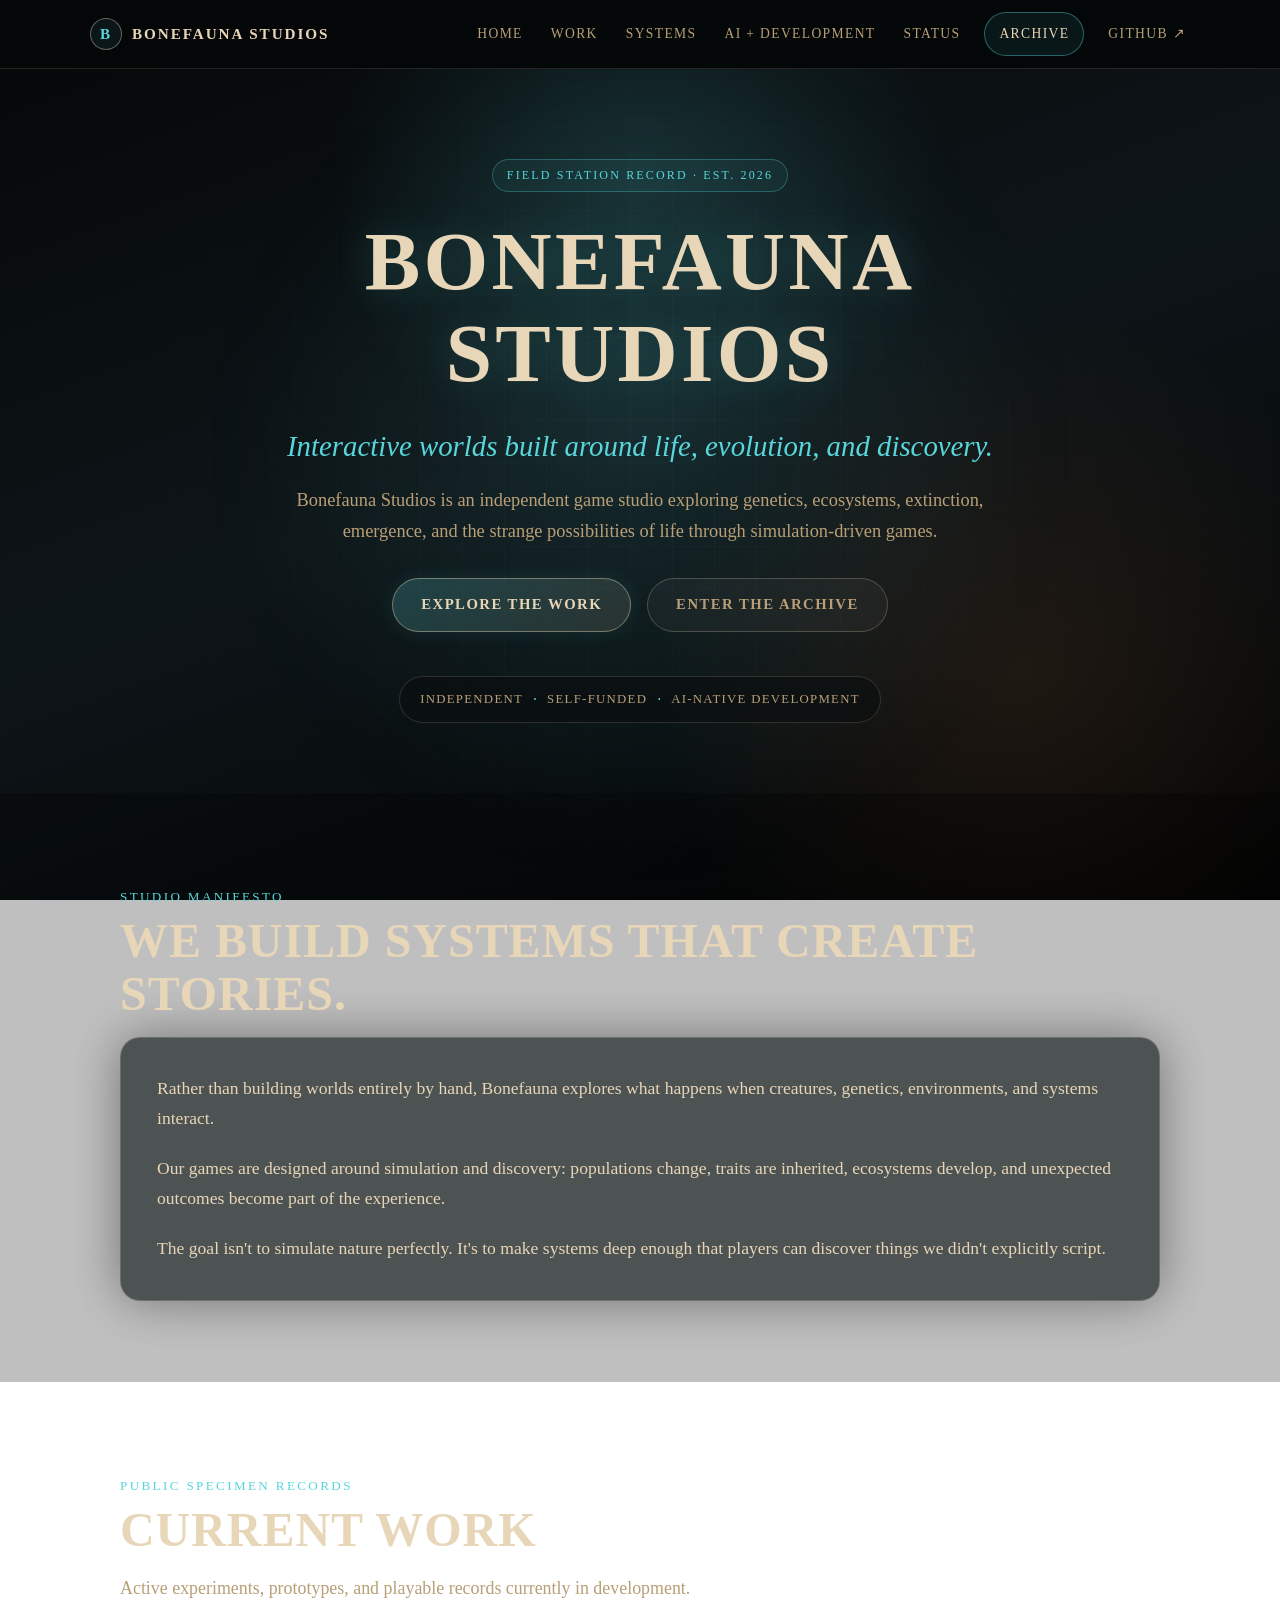
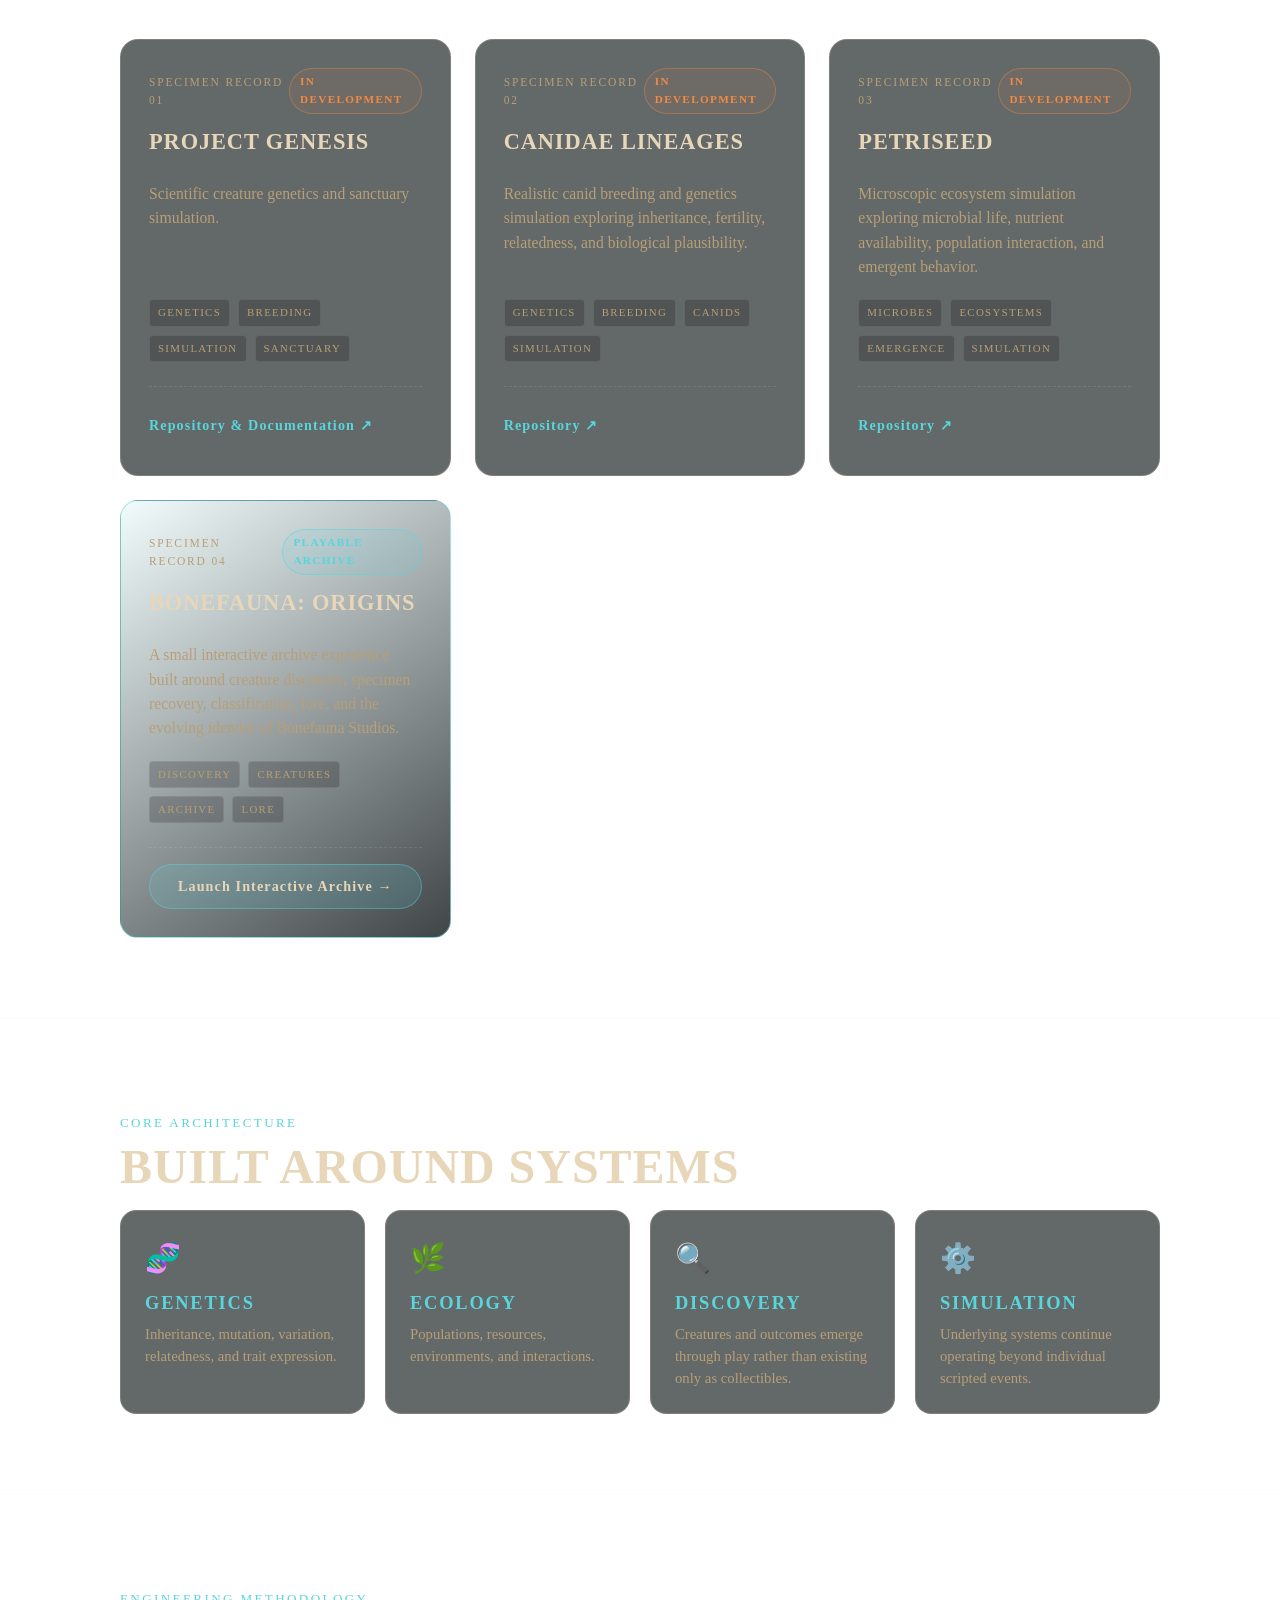
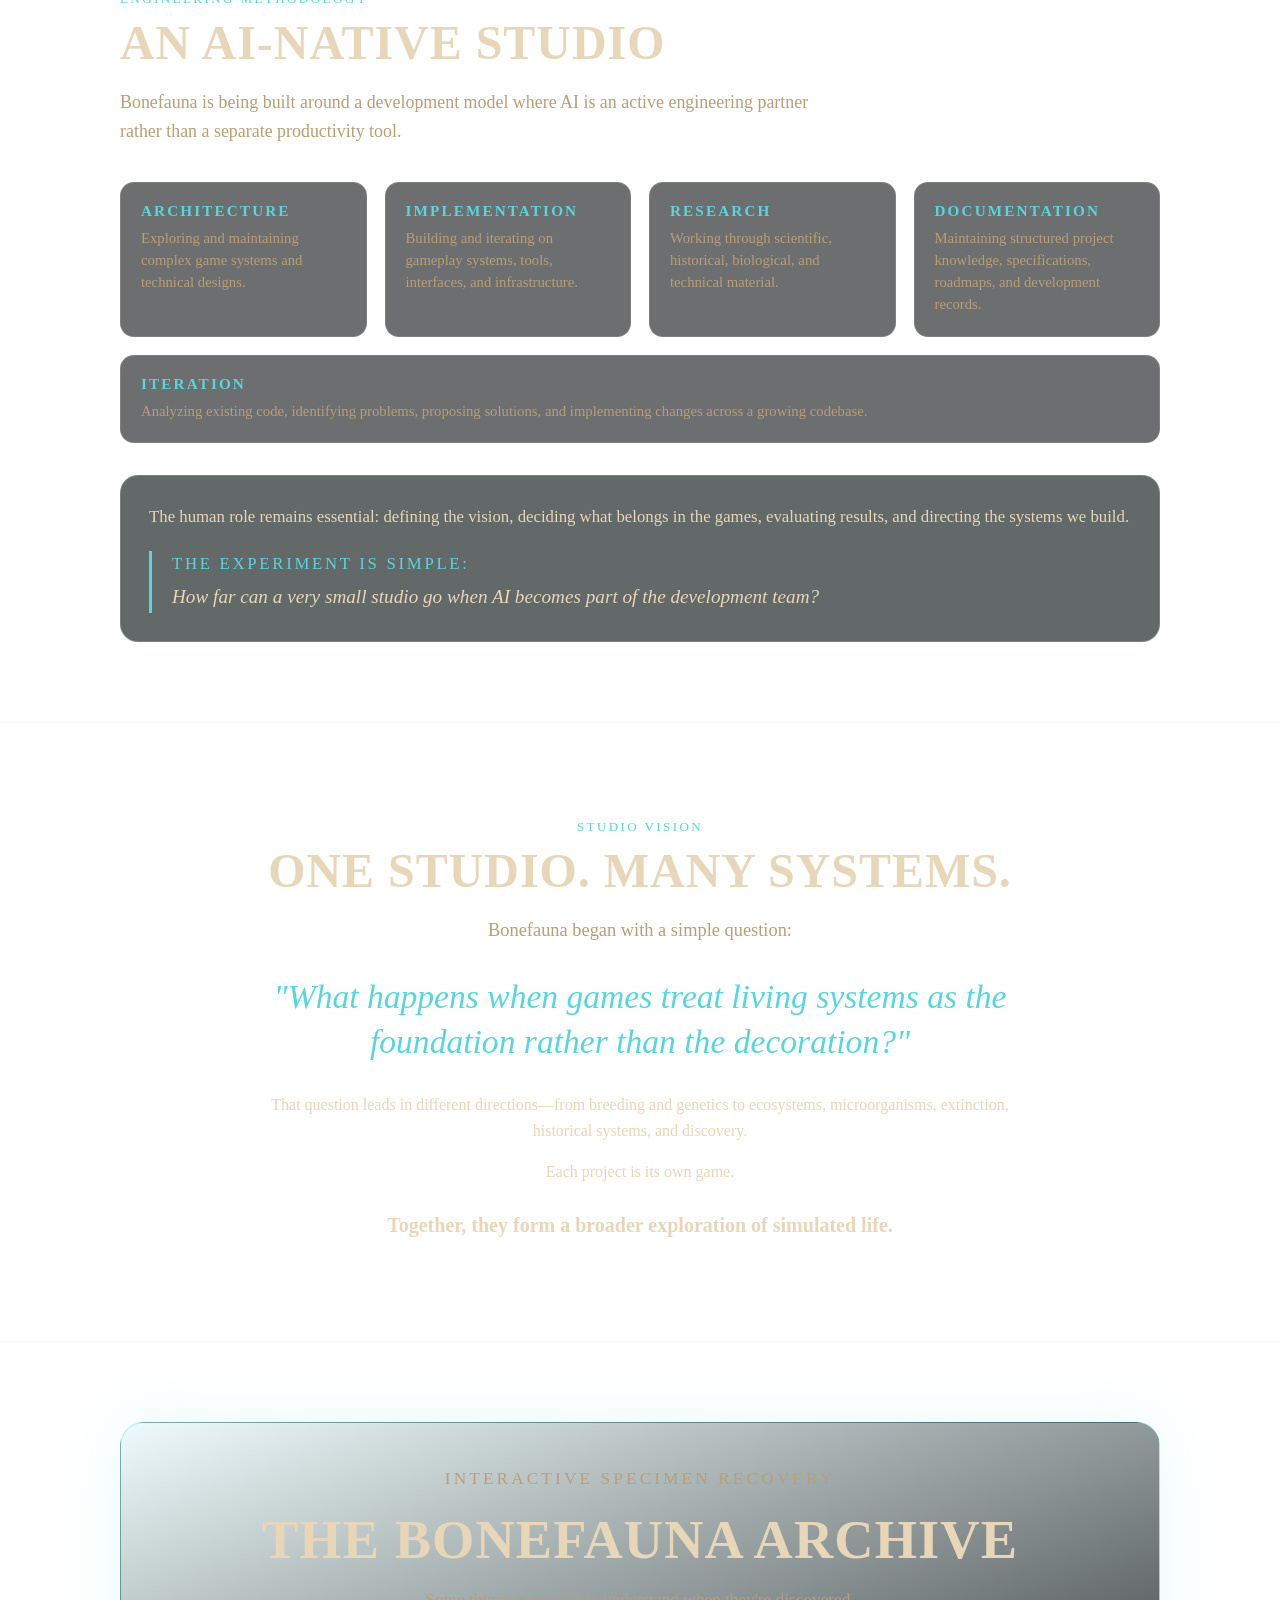
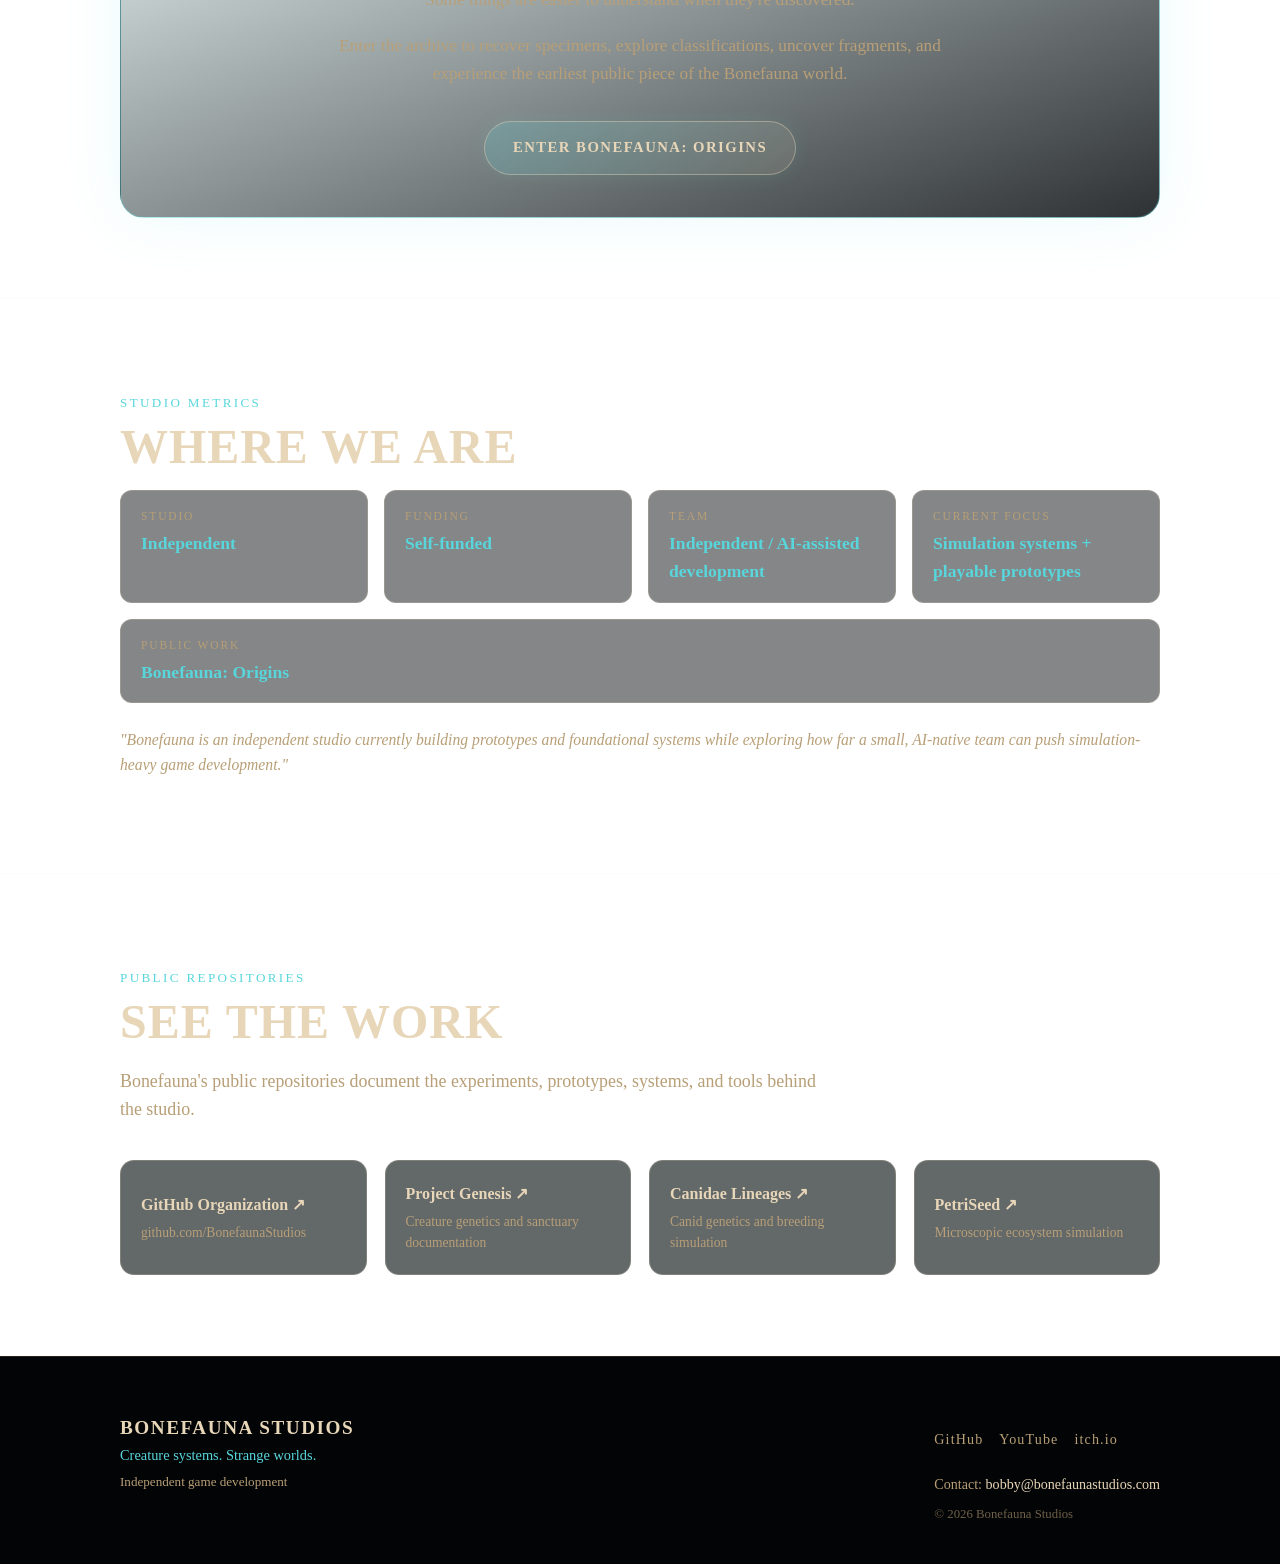
==== commit 640559df: "Transform website into official Bonefauna Studios homepage with mobile nav and Origins preservation " ====
--- a/index.html
+++ b/index.html
@@ -27,12 +27,21 @@
         <span class="brand-icon">B</span>
         <span class="brand-text">BONEFAUNA STUDIOS</span>
       </a>
-      <nav class="site-nav" aria-label="Main Navigation">
+
+      <button id="menuToggle" class="menu-toggle" aria-expanded="false" aria-controls="siteNav" aria-label="Toggle Navigation Menu">
+        <span class="hamburger-bar"></span>
+        <span class="hamburger-bar"></span>
+        <span class="hamburger-bar"></span>
+      </button>
+
+      <nav id="siteNav" class="site-nav" aria-label="Main Navigation">
+        <a href="index.html">Home</a>
         <a href="#work">Work</a>
         <a href="#systems">Systems</a>
-        <a href="#ai-native">Development</a>
+        <a href="#ai-native">AI + Development</a>
         <a href="#status">Status</a>
-        <a href="origins.html" class="nav-highlight">Play Archive</a>
+        <a href="origins.html" class="nav-highlight">Archive</a>
+        <a href="https://github.com/BonefaunaStudios" target="_blank" rel="noopener noreferrer">GitHub ↗</a>
       </nav>
     </div>
   </header>
@@ -388,5 +397,28 @@
       </div>
     </div>
   </footer>
+
+  <script>
+    document.addEventListener('DOMContentLoaded', function() {
+      const toggleBtn = document.getElementById('menuToggle');
+      const navMenu = document.getElementById('siteNav');
+
+      if (toggleBtn && navMenu) {
+        toggleBtn.addEventListener('click', function() {
+          const isOpen = toggleBtn.getAttribute('aria-expanded') === 'true';
+          toggleBtn.setAttribute('aria-expanded', !isOpen);
+          navMenu.classList.toggle('is-active');
+        });
+
+        // Close menu when clicking navigation link
+        navMenu.querySelectorAll('a').forEach(link => {
+          link.addEventListener('click', function() {
+            toggleBtn.setAttribute('aria-expanded', 'false');
+            navMenu.classList.remove('is-active');
+          });
+        });
+      }
+    });
+  </script>
 </body>
 </html>
--- a/style.css
+++ b/style.css
@@ -79,10 +79,10 @@
   position: sticky;
   top: 0;
   z-index: 100;
-  background: rgba(5, 7, 8, 0.88);
+  background: rgba(5, 7, 8, 0.92);
   backdrop-filter: blur(12px);
   -webkit-backdrop-filter: blur(12px);
-  border-bottom: 1px solid rgba(232, 214, 184, 0.12);
+  border-bottom: 1px solid rgba(232, 214, 184, 0.14);
   padding: 12px 20px;
 }
 
@@ -103,6 +103,7 @@
   color: var(--bone);
   font-weight: 700;
   letter-spacing: 0.12em;
+  min-height: 44px;
 }
 
 .brand-icon {
@@ -156,6 +157,34 @@
 .site-nav a.nav-highlight:hover {
   border-color: var(--teal);
   box-shadow: 0 0 16px rgba(88, 214, 220, 0.2);
+}
+
+.menu-toggle {
+  display: none;
+  background: transparent;
+  border: 1px solid rgba(232, 214, 184, 0.28);
+  border-radius: 8px;
+  padding: 8px 10px;
+  cursor: pointer;
+  min-height: 44px;
+  min-width: 44px;
+  flex-direction: column;
+  justify-content: center;
+  gap: 5px;
+}
+
+.menu-toggle:hover,
+.menu-toggle:focus-visible {
+  border-color: var(--teal);
+  box-shadow: 0 0 12px rgba(88, 214, 220, 0.2);
+}
+
+.hamburger-bar {
+  display: block;
+  width: 22px;
+  height: 2px;
+  background-color: var(--bone);
+  transition: transform 0.2s ease, opacity 0.2s ease;
 }
 
 .origins-header {
@@ -821,40 +850,79 @@
 /* MOBILE RESPONSIVE LAYOUTS (360px, 390px, 412px Android) */
 @media (max-width: 768px) {
   .site-header {
-    padding: 10px 14px;
+    padding: 10px 16px;
   }
 
   .header-inner {
+    position: relative;
+    flex-direction: row;
+    align-items: center;
+    justify-content: space-between;
+  }
+
+  .menu-toggle {
+    display: flex;
+  }
+
+  .site-nav {
+    display: none;
+    position: absolute;
+    top: calc(100% + 11px);
+    left: -16px;
+    right: -16px;
+    background: rgba(5, 7, 8, 0.96);
+    backdrop-filter: blur(16px);
+    -webkit-backdrop-filter: blur(16px);
+    border-bottom: 1px solid rgba(232, 214, 184, 0.2);
+    box-shadow: 0 20px 30px rgba(0, 0, 0, 0.8);
     flex-direction: column;
     align-items: stretch;
-    gap: 10px;
-  }
-
-  .brand-link {
-    justify-content: center;
-  }
-
-  .site-nav {
-    justify-content: center;
-    gap: 12px;
-    flex-wrap: wrap;
+    padding: 12px 20px 20px;
+    gap: 4px;
+  }
+
+  .site-nav.is-active {
+    display: flex;
   }
 
   .site-nav a {
-    font-size: 0.78rem;
-    padding: 6px 8px;
+    font-size: 0.95rem;
+    padding: 12px 16px;
+    border-radius: 8px;
+    width: 100%;
+    justify-content: flex-start;
+  }
+
+  .site-nav a:hover,
+  .site-nav a:focus-visible {
+    background: rgba(88, 214, 220, 0.1);
+    color: var(--teal);
+  }
+
+  .site-nav a.nav-highlight {
+    border-radius: 8px;
+    margin-top: 6px;
   }
 
   .section {
-    padding: 50px 16px;
+    padding: 48px 14px;
   }
 
   .hero-section {
-    padding: 40px 14px 40px;
+    padding: 36px 12px 36px;
+    min-height: auto;
   }
 
   .hero-section h1 {
-    font-size: clamp(2.2rem, 11vw, 3.6rem);
+    font-size: clamp(2.1rem, 10vw, 3.4rem);
+  }
+
+  .hero-subtitle {
+    font-size: 1.15rem;
+  }
+
+  .hero-description {
+    font-size: 0.98rem;
   }
 
   .button-group {
@@ -866,12 +934,22 @@
     width: 100%;
   }
 
+  .status-bar {
+    border-radius: 14px;
+    padding: 10px 14px;
+    gap: 6px;
+  }
+
+  .status-tag {
+    font-size: 0.74rem;
+  }
+
   .statement-card, .ai-human-statement, .archive-portal-card {
-    padding: 22px 16px;
+    padding: 20px 14px;
   }
 
   .specimen-card {
-    padding: 20px 16px;
+    padding: 20px 14px;
   }
 
   .specimen-records-grid, .systems-grid, .ai-roles-grid, .open-dev-links {
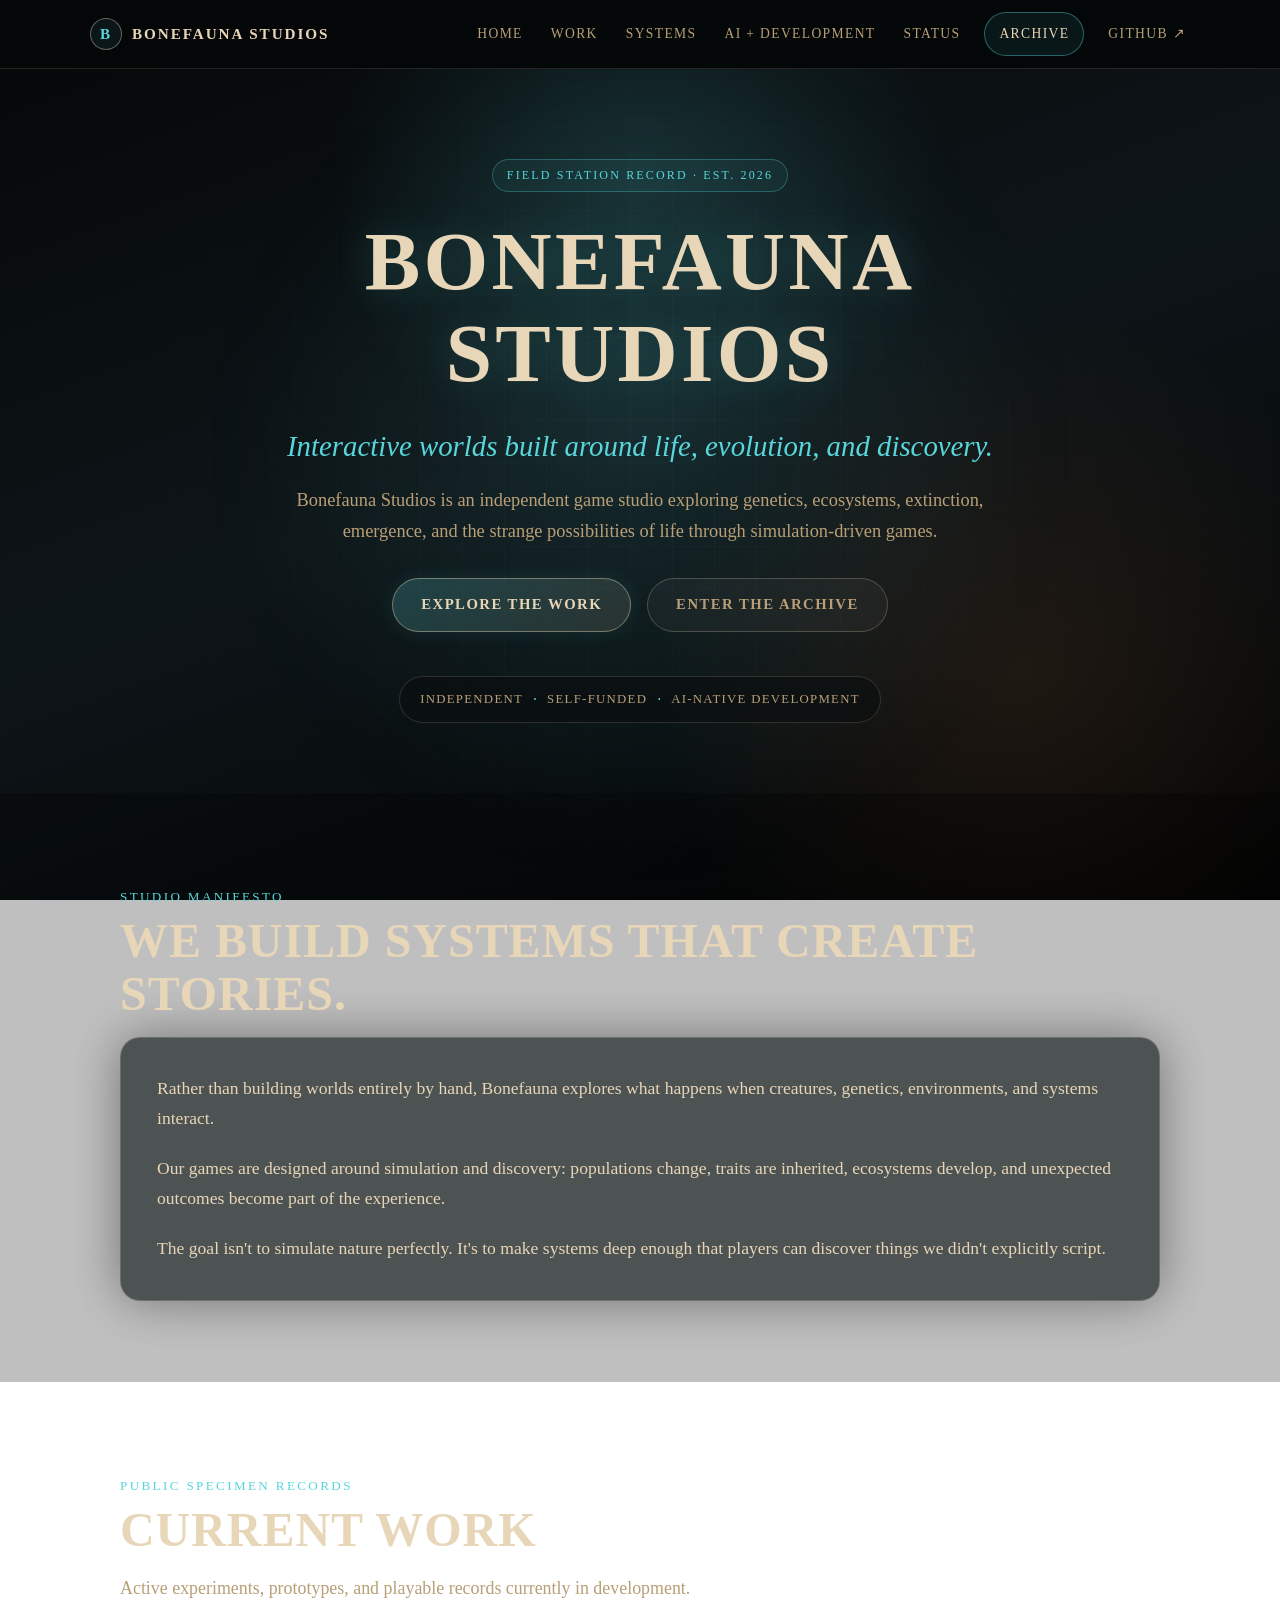
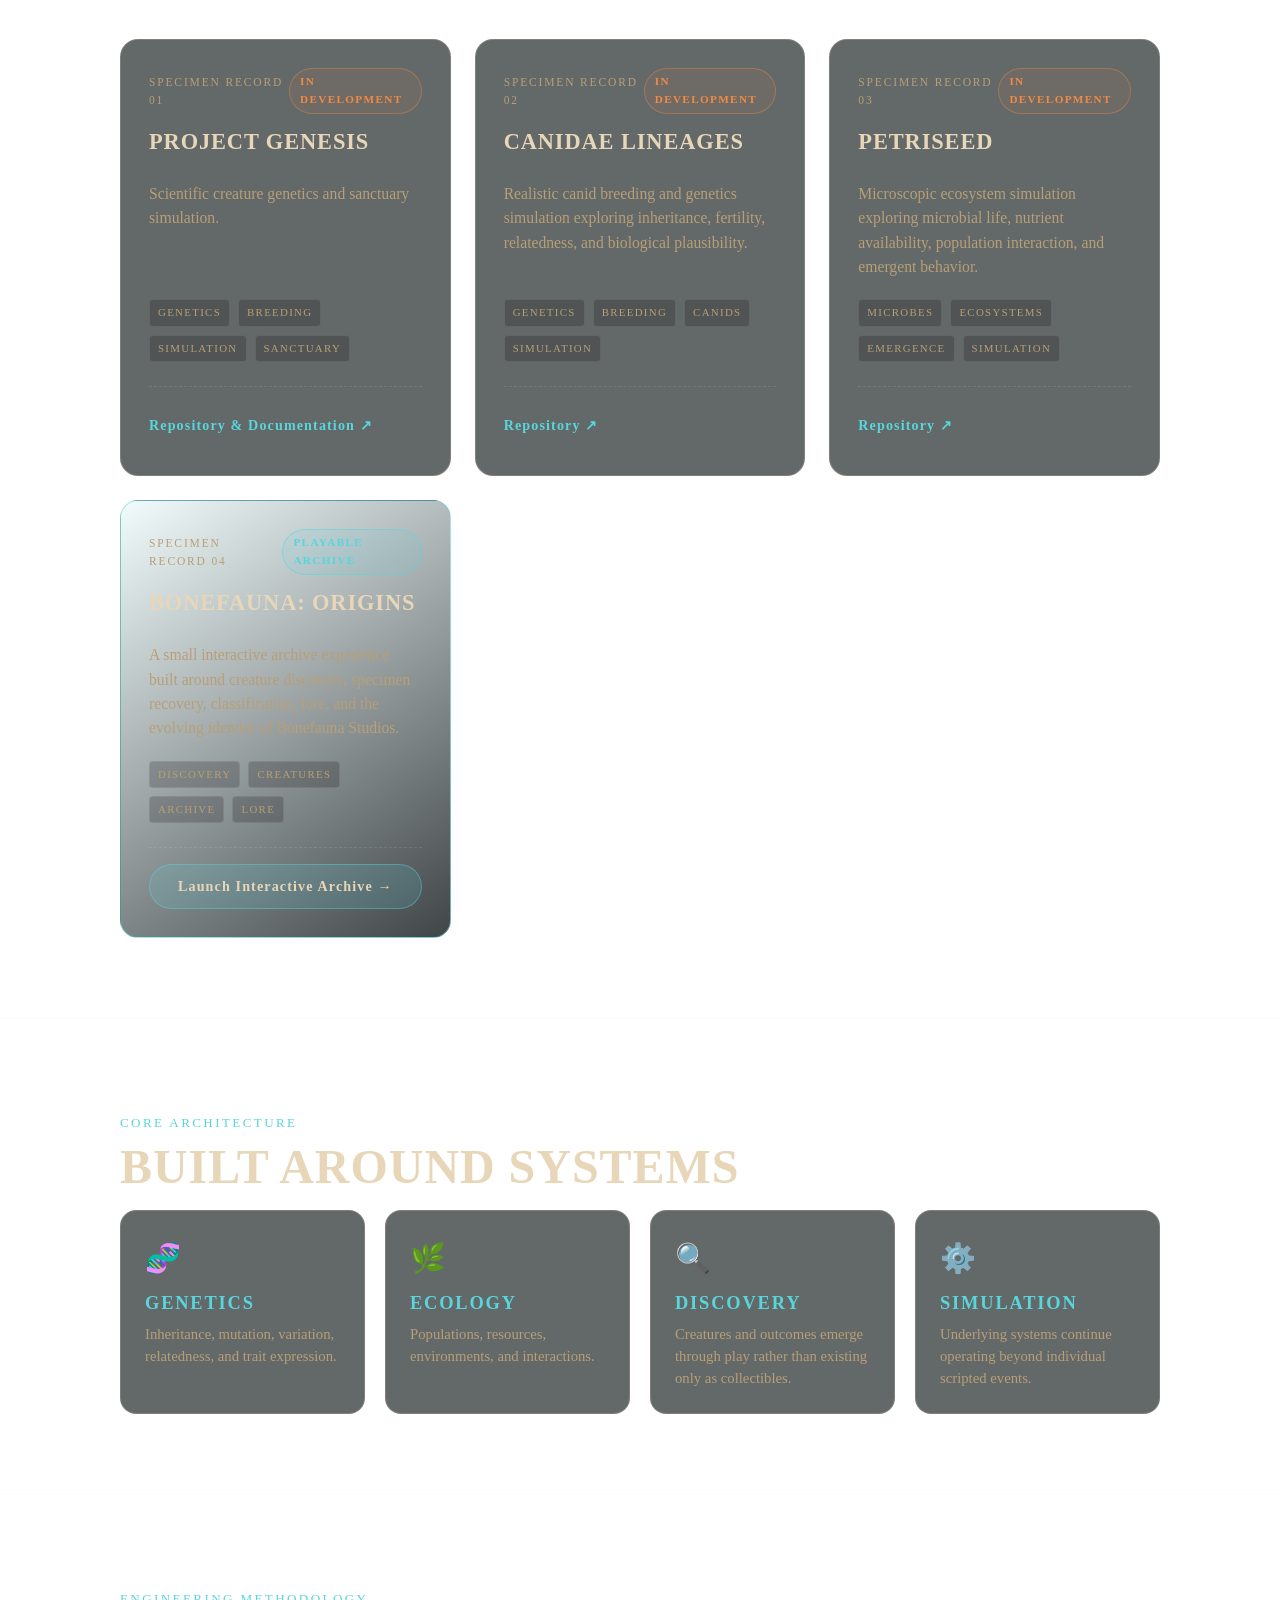
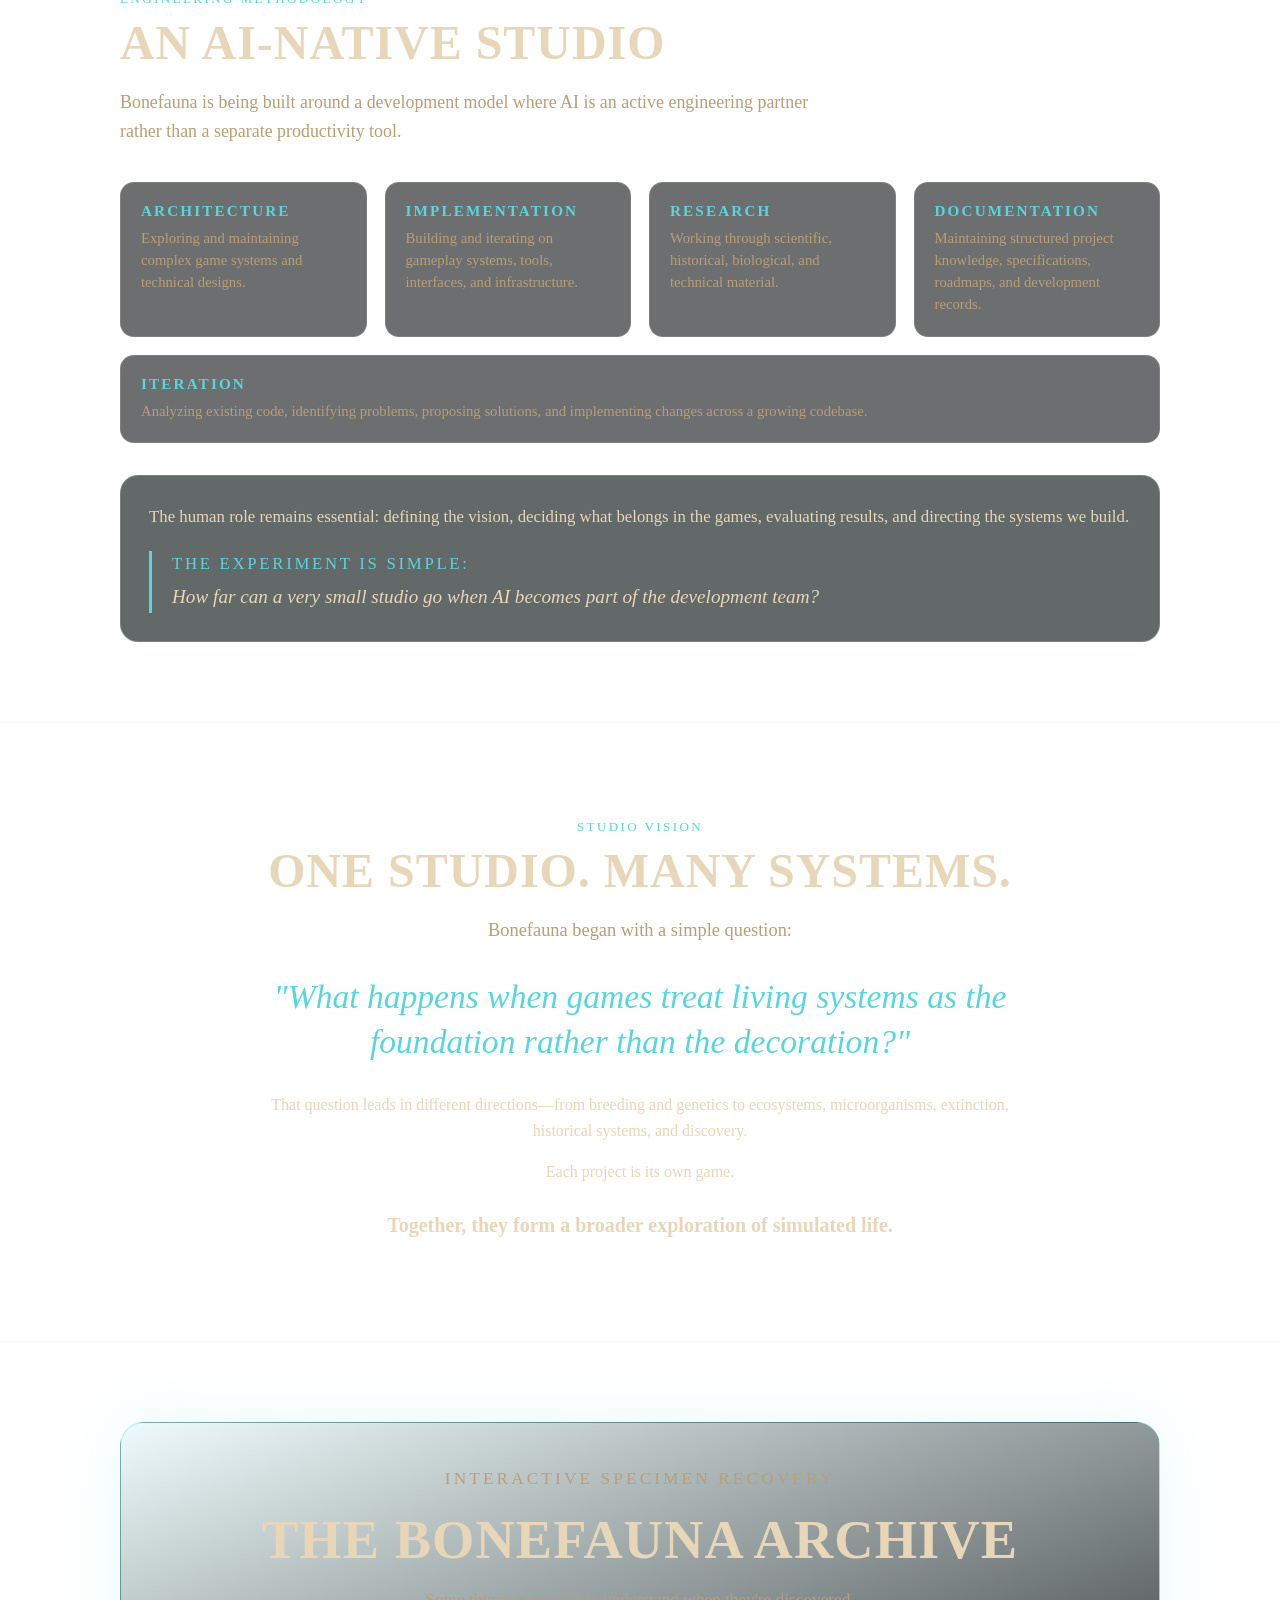
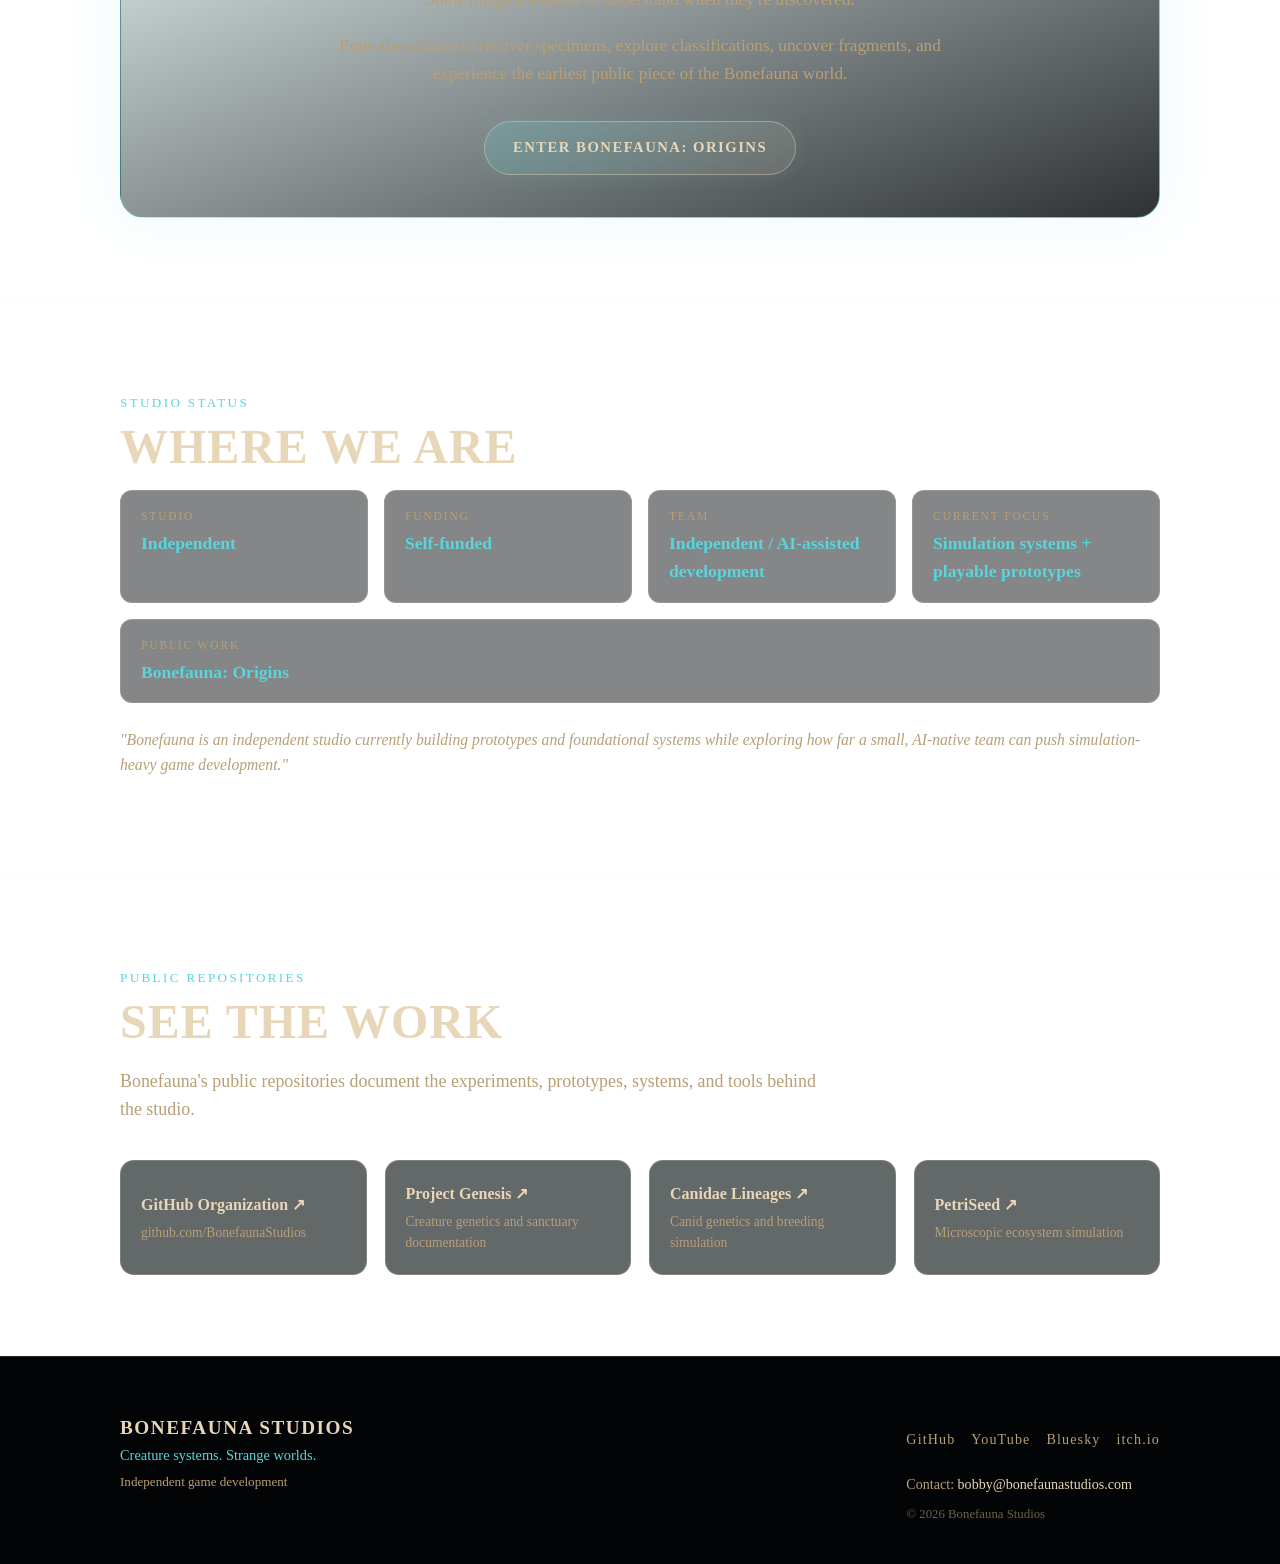
==== commit d7bf3a1b: "Finalize Bonefauna Studios homepage with mobile nav and Origins preservation - Update index.html wit" ====
--- a/index.html
+++ b/index.html
@@ -312,7 +312,7 @@
     <!-- STATUS -->
     <section id="status" class="section status-section">
       <div class="section-container">
-        <p class="eyebrow">Studio Metrics</p>
+        <p class="eyebrow">STUDIO STATUS</p>
         <h2>WHERE WE ARE</h2>
 
         <div class="status-grid">
@@ -388,6 +388,7 @@
         <div class="footer-links">
           <a href="https://github.com/BonefaunaStudios" target="_blank" rel="noopener noreferrer">GitHub</a>
           <a href="https://www.youtube.com/@BonefaunaStudios" target="_blank" rel="noopener noreferrer">YouTube</a>
+          <a href="https://bsky.app/profile/bonefaunastudios.bsky.social" target="_blank" rel="noopener noreferrer">Bluesky</a>
           <a href="https://bonefaunastudios.itch.io" target="_blank" rel="noopener noreferrer">itch.io</a>
         </div>
         <p class="footer-contact">
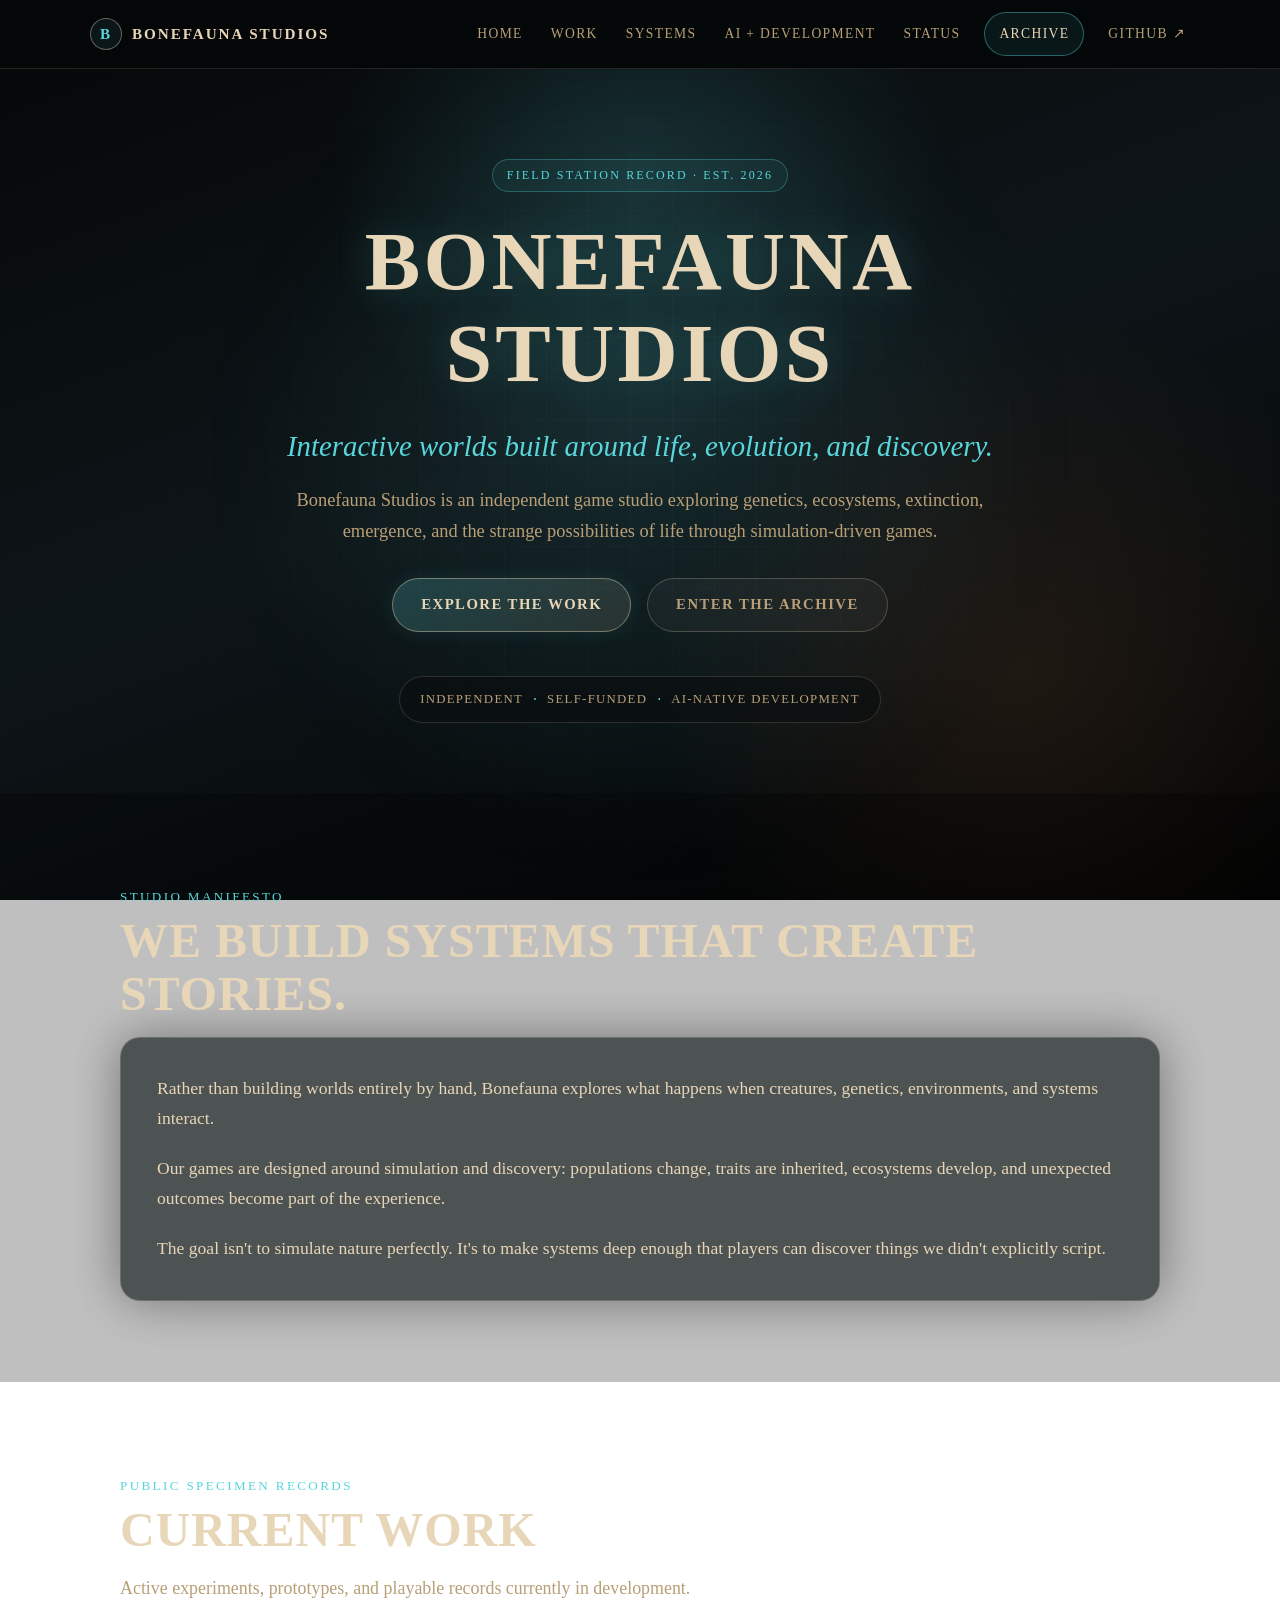
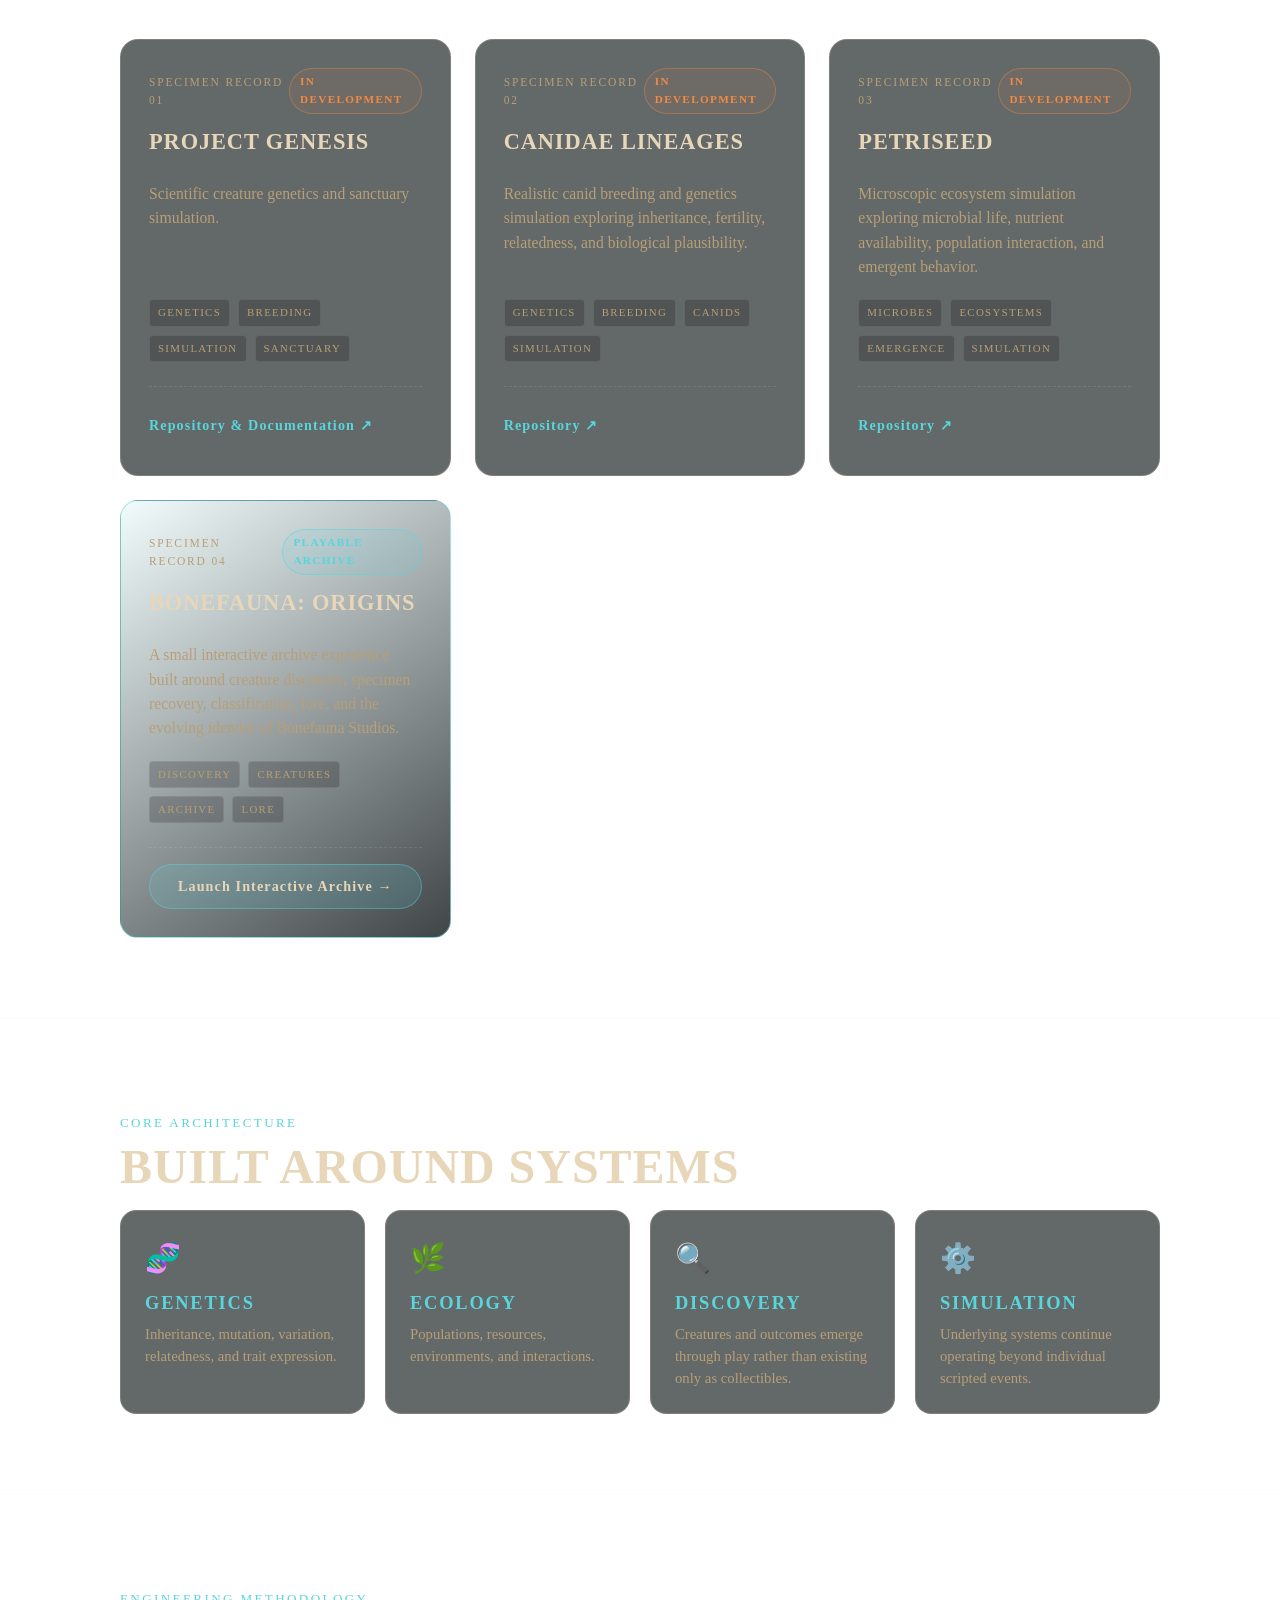
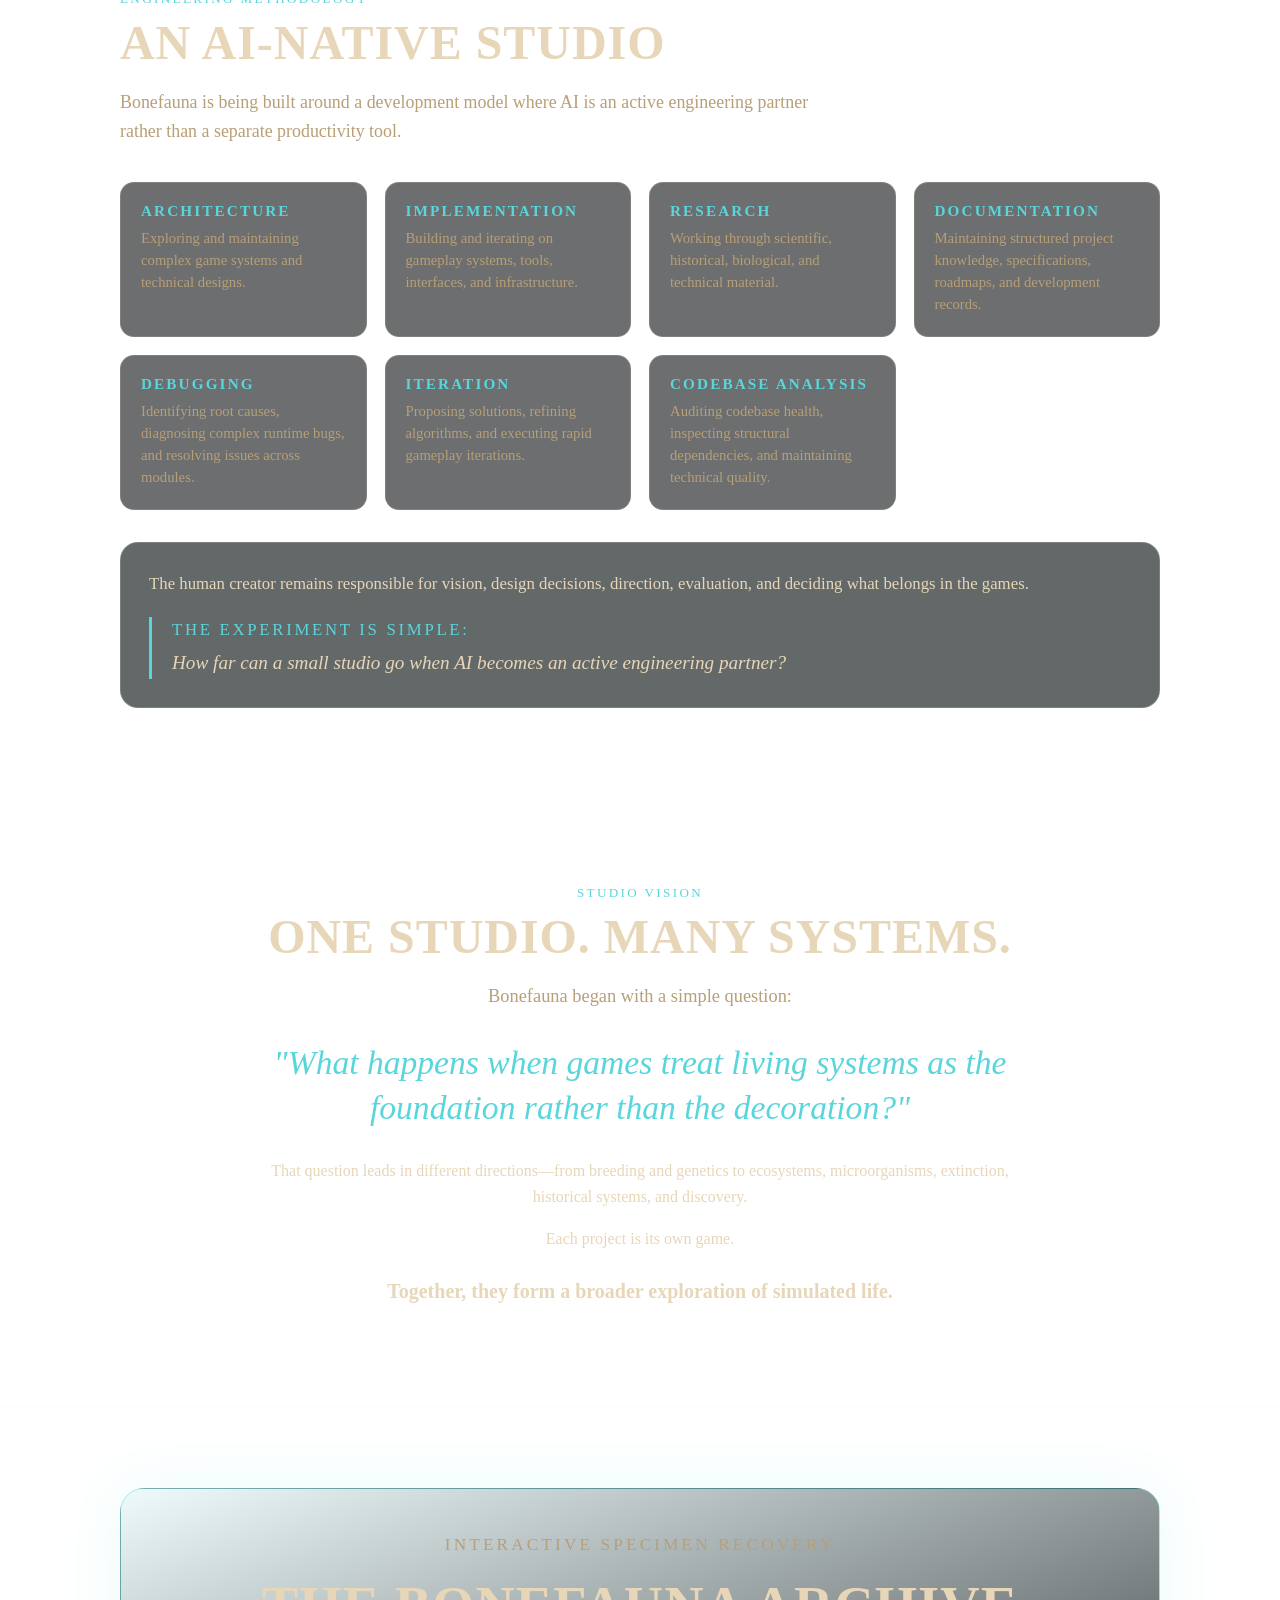
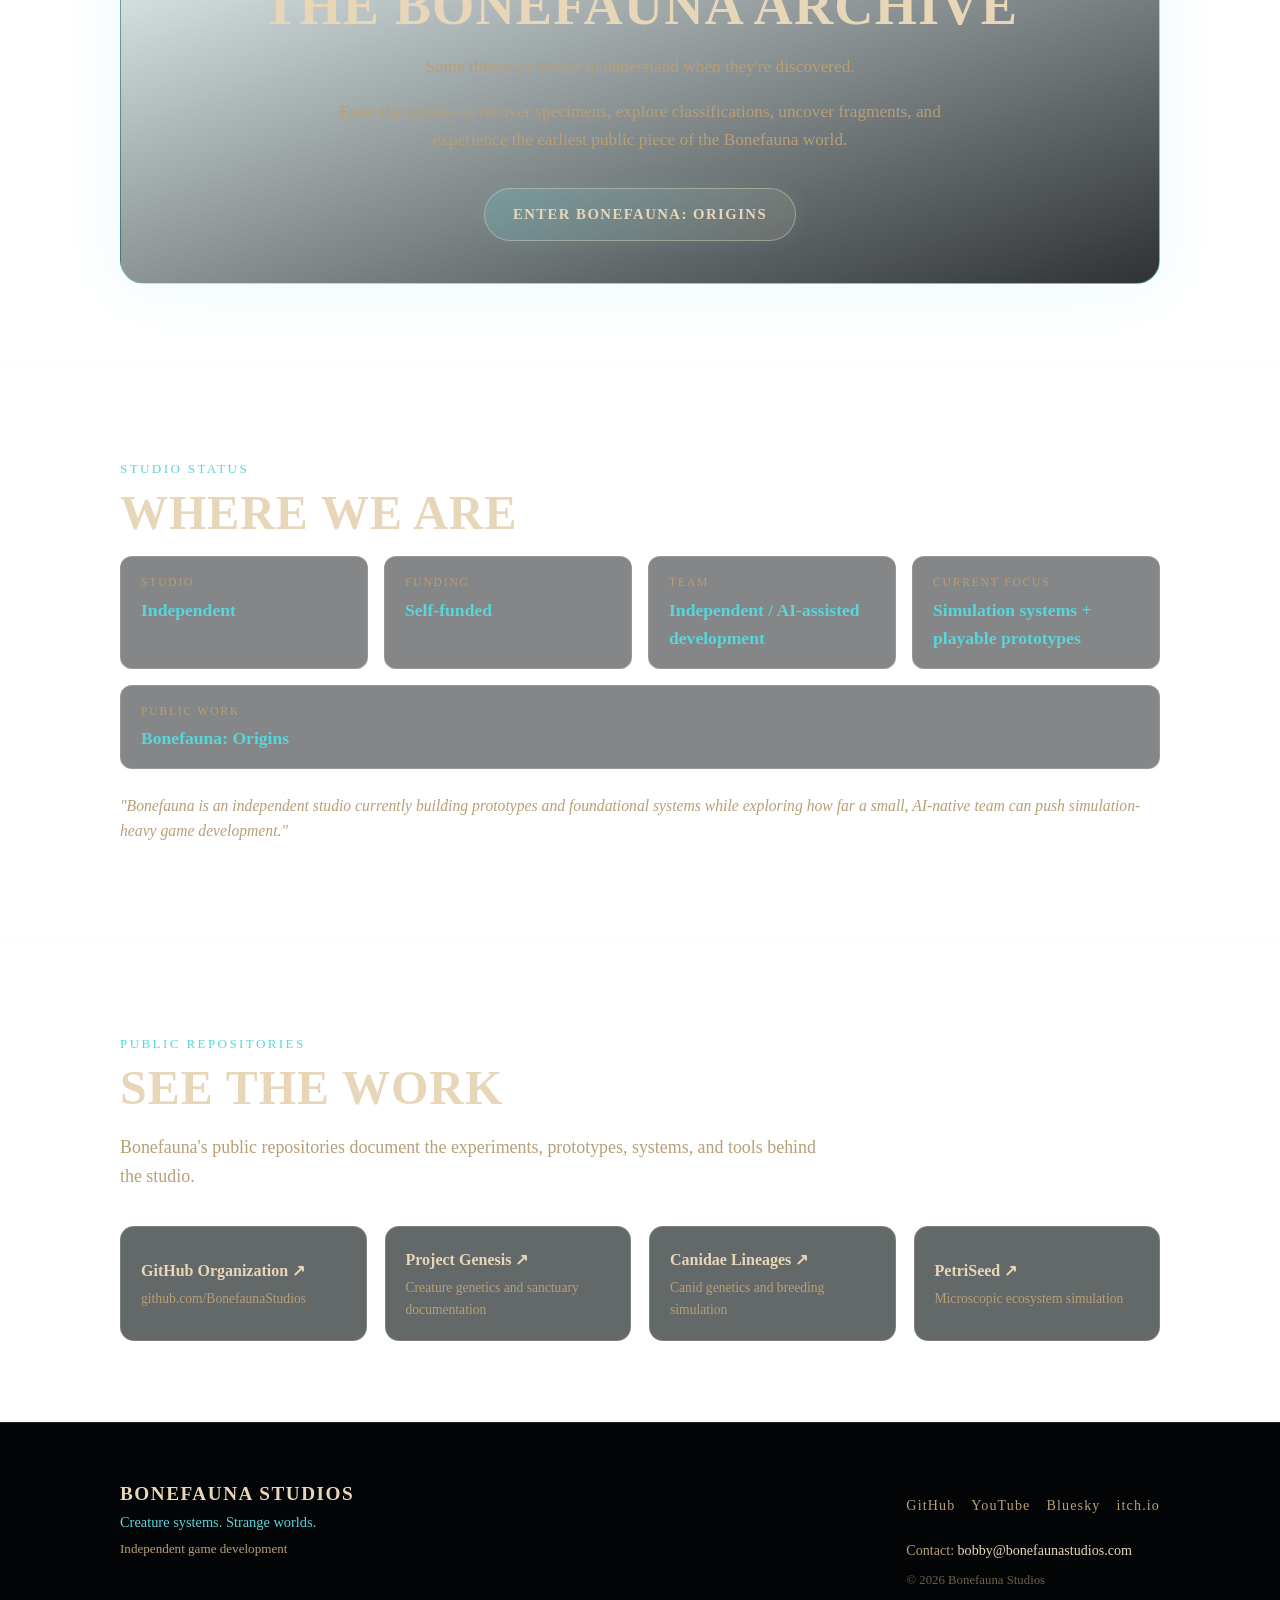
==== commit baf50dbc: "Finalize studio website with explicit AI roles and creator responsibilities Co-authored-by: EmoOreo " ====
--- a/index.html
+++ b/index.html
@@ -251,19 +251,29 @@
             <p>Maintaining structured project knowledge, specifications, roadmaps, and development records.</p>
           </div>
 
-          <div class="ai-role-card full-width">
+          <div class="ai-role-card">
+            <h4>DEBUGGING</h4>
+            <p>Identifying root causes, diagnosing complex runtime bugs, and resolving issues across modules.</p>
+          </div>
+
+          <div class="ai-role-card">
             <h4>ITERATION</h4>
-            <p>Analyzing existing code, identifying problems, proposing solutions, and implementing changes across a growing codebase.</p>
+            <p>Proposing solutions, refining algorithms, and executing rapid gameplay iterations.</p>
+          </div>
+
+          <div class="ai-role-card">
+            <h4>CODEBASE ANALYSIS</h4>
+            <p>Auditing codebase health, inspecting structural dependencies, and maintaining technical quality.</p>
           </div>
         </div>
 
         <div class="ai-human-statement">
           <p>
-            The human role remains essential: defining the vision, deciding what belongs in the games, evaluating results, and directing the systems we build.
+            The human creator remains responsible for vision, design decisions, direction, evaluation, and deciding what belongs in the games.
           </p>
           <div class="experiment-quote">
             <p class="quote-label">THE EXPERIMENT IS SIMPLE:</p>
-            <p class="quote-text">How far can a very small studio go when AI becomes part of the development team?</p>
+            <p class="quote-text">How far can a small studio go when AI becomes an active engineering partner?</p>
           </div>
         </div>
       </div>
--- a/style.css
+++ b/style.css
@@ -867,18 +867,17 @@
   .site-nav {
     display: none;
     position: absolute;
-    top: calc(100% + 11px);
+    top: calc(100% + 10px);
     left: -16px;
     right: -16px;
-    background: rgba(5, 7, 8, 0.96);
-    backdrop-filter: blur(16px);
-    -webkit-backdrop-filter: blur(16px);
-    border-bottom: 1px solid rgba(232, 214, 184, 0.2);
-    box-shadow: 0 20px 30px rgba(0, 0, 0, 0.8);
+    background: #070a0c;
+    border-bottom: 1px solid rgba(232, 214, 184, 0.22);
+    box-shadow: 0 20px 35px rgba(0, 0, 0, 0.95);
     flex-direction: column;
     align-items: stretch;
     padding: 12px 20px 20px;
     gap: 4px;
+    z-index: 200;
   }
 
   .site-nav.is-active {
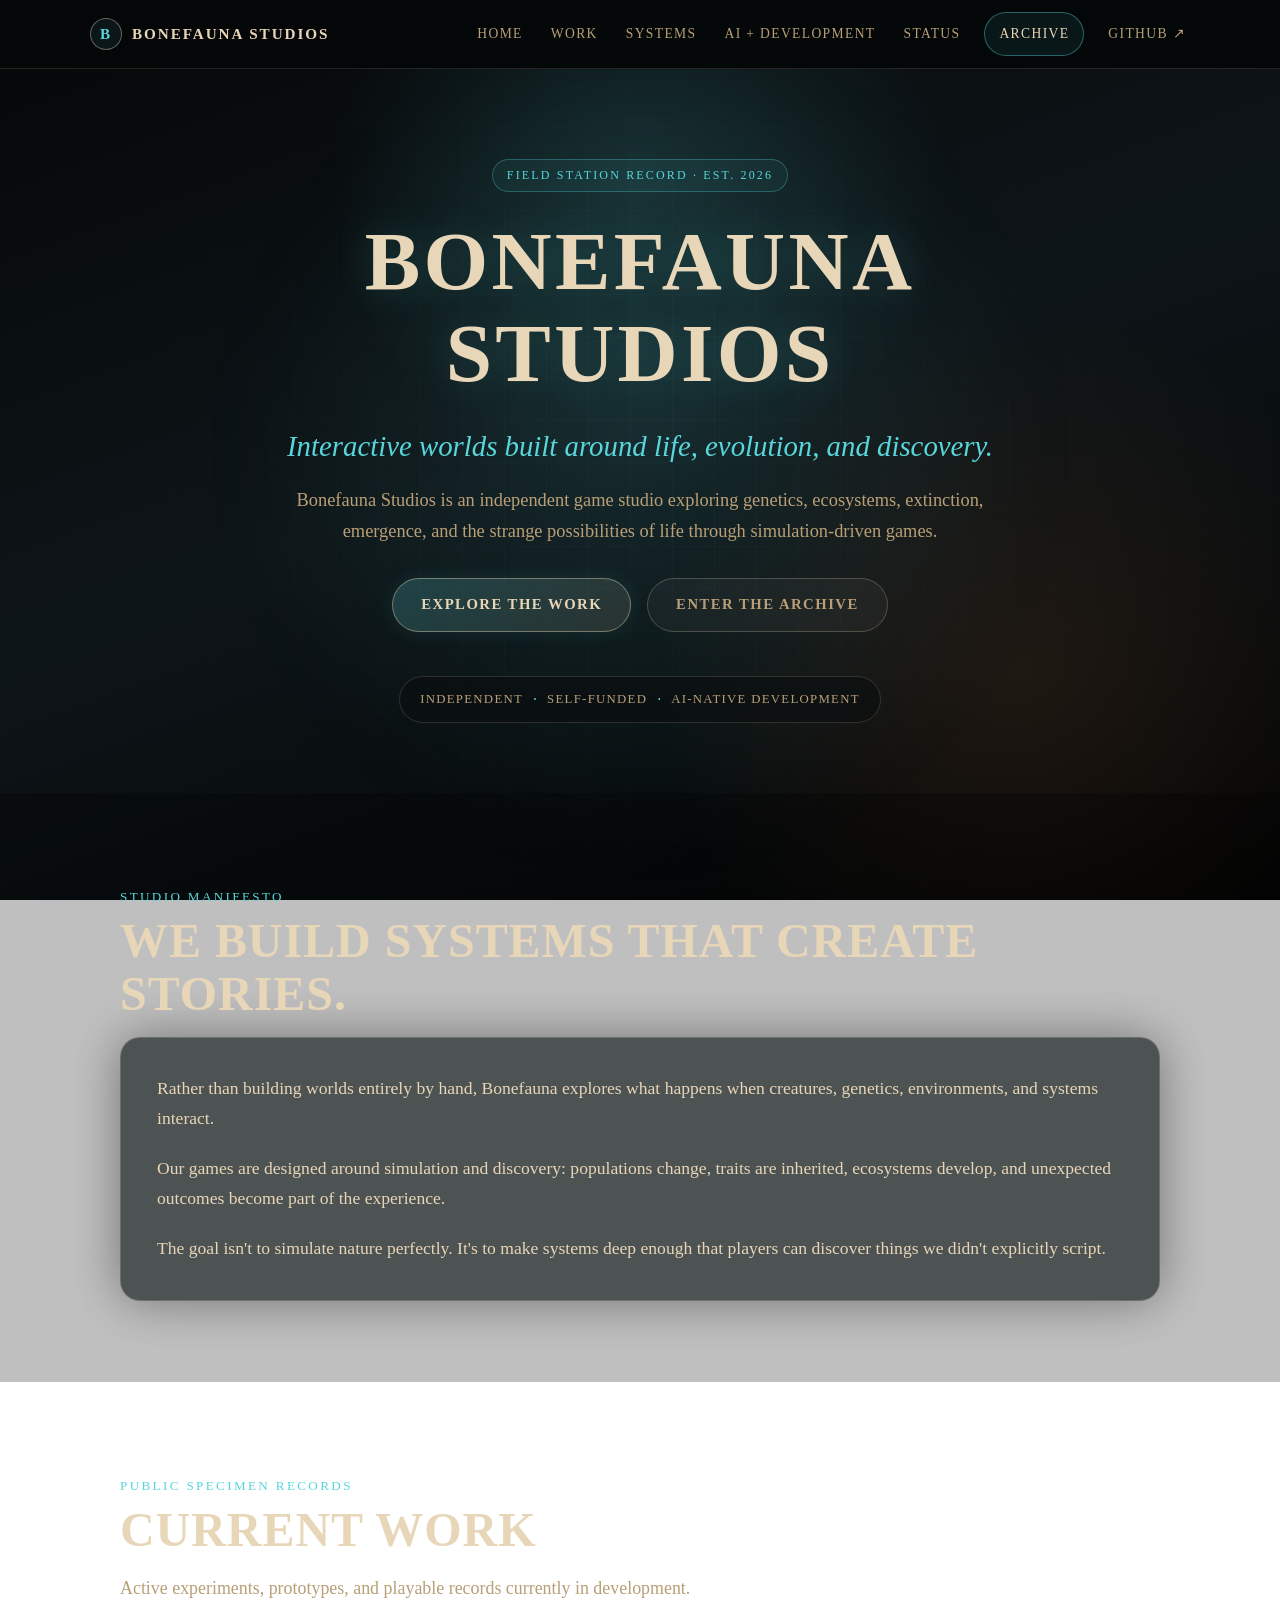
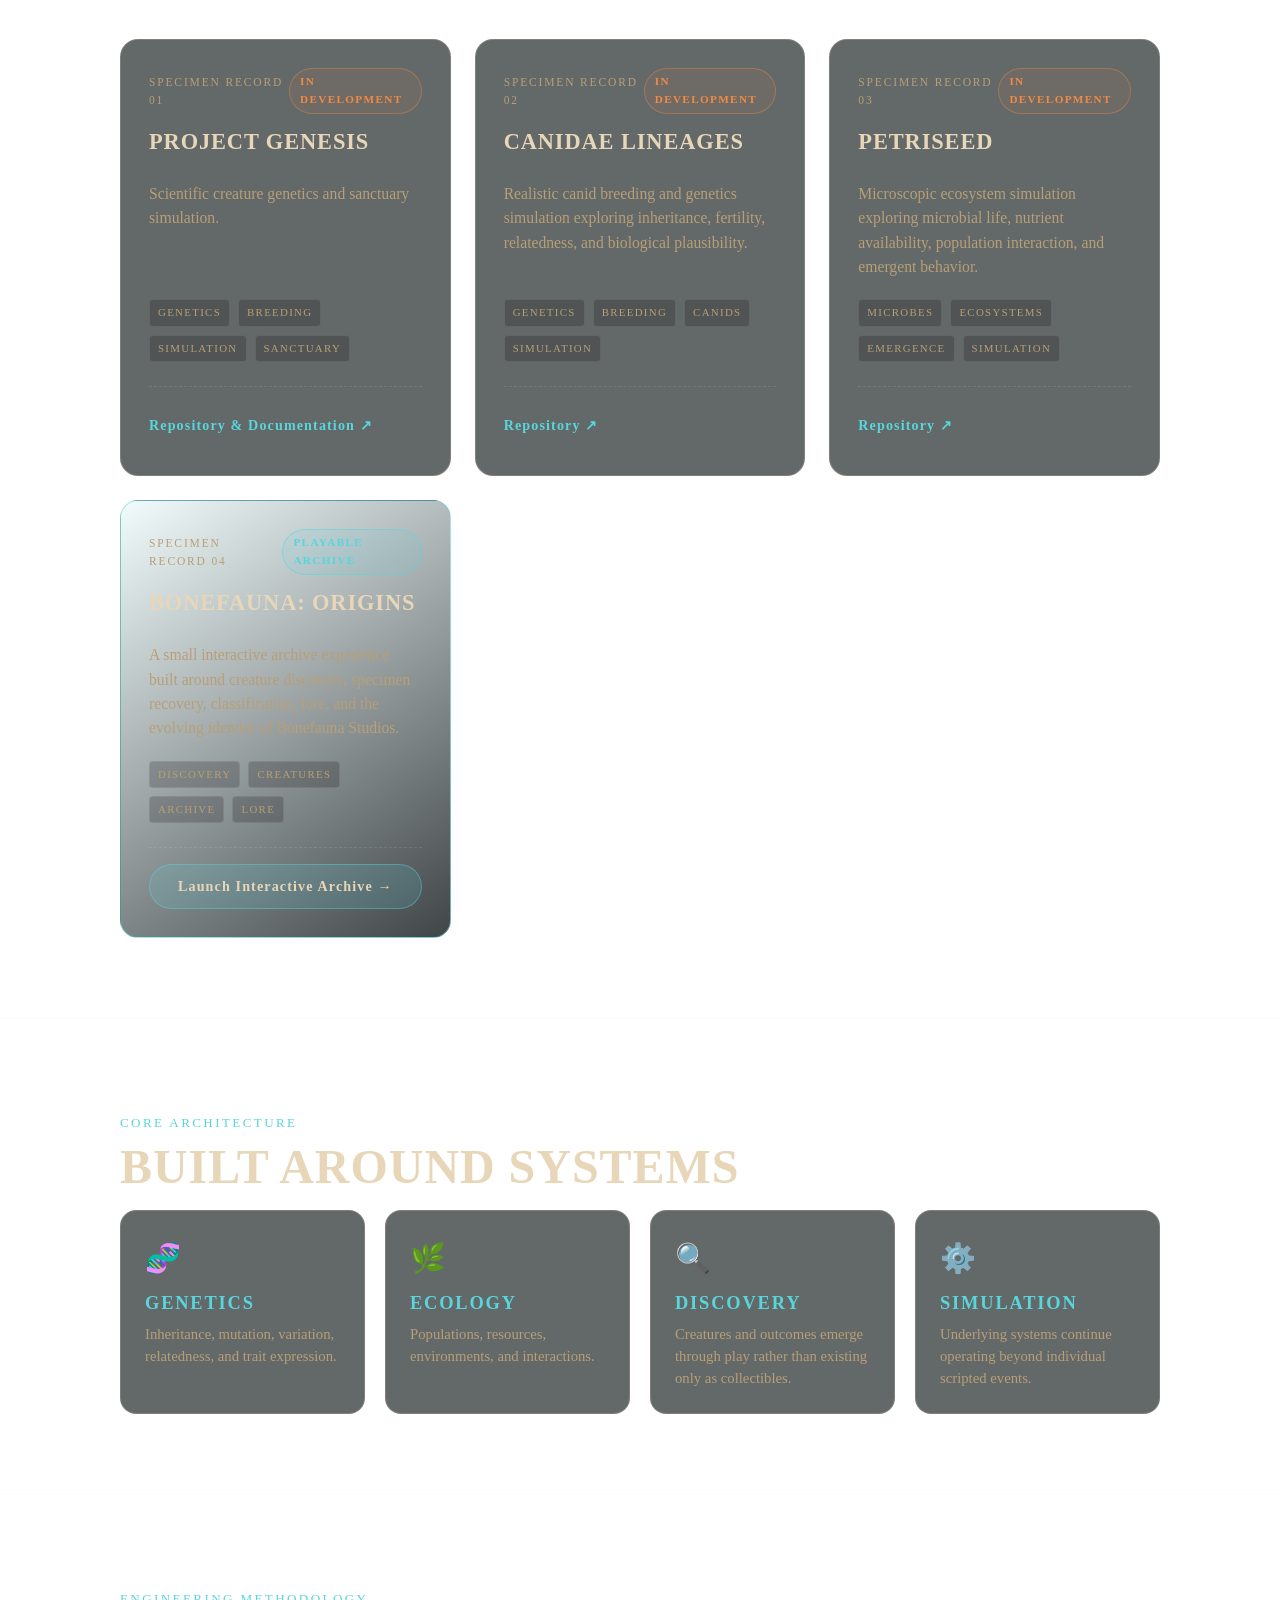
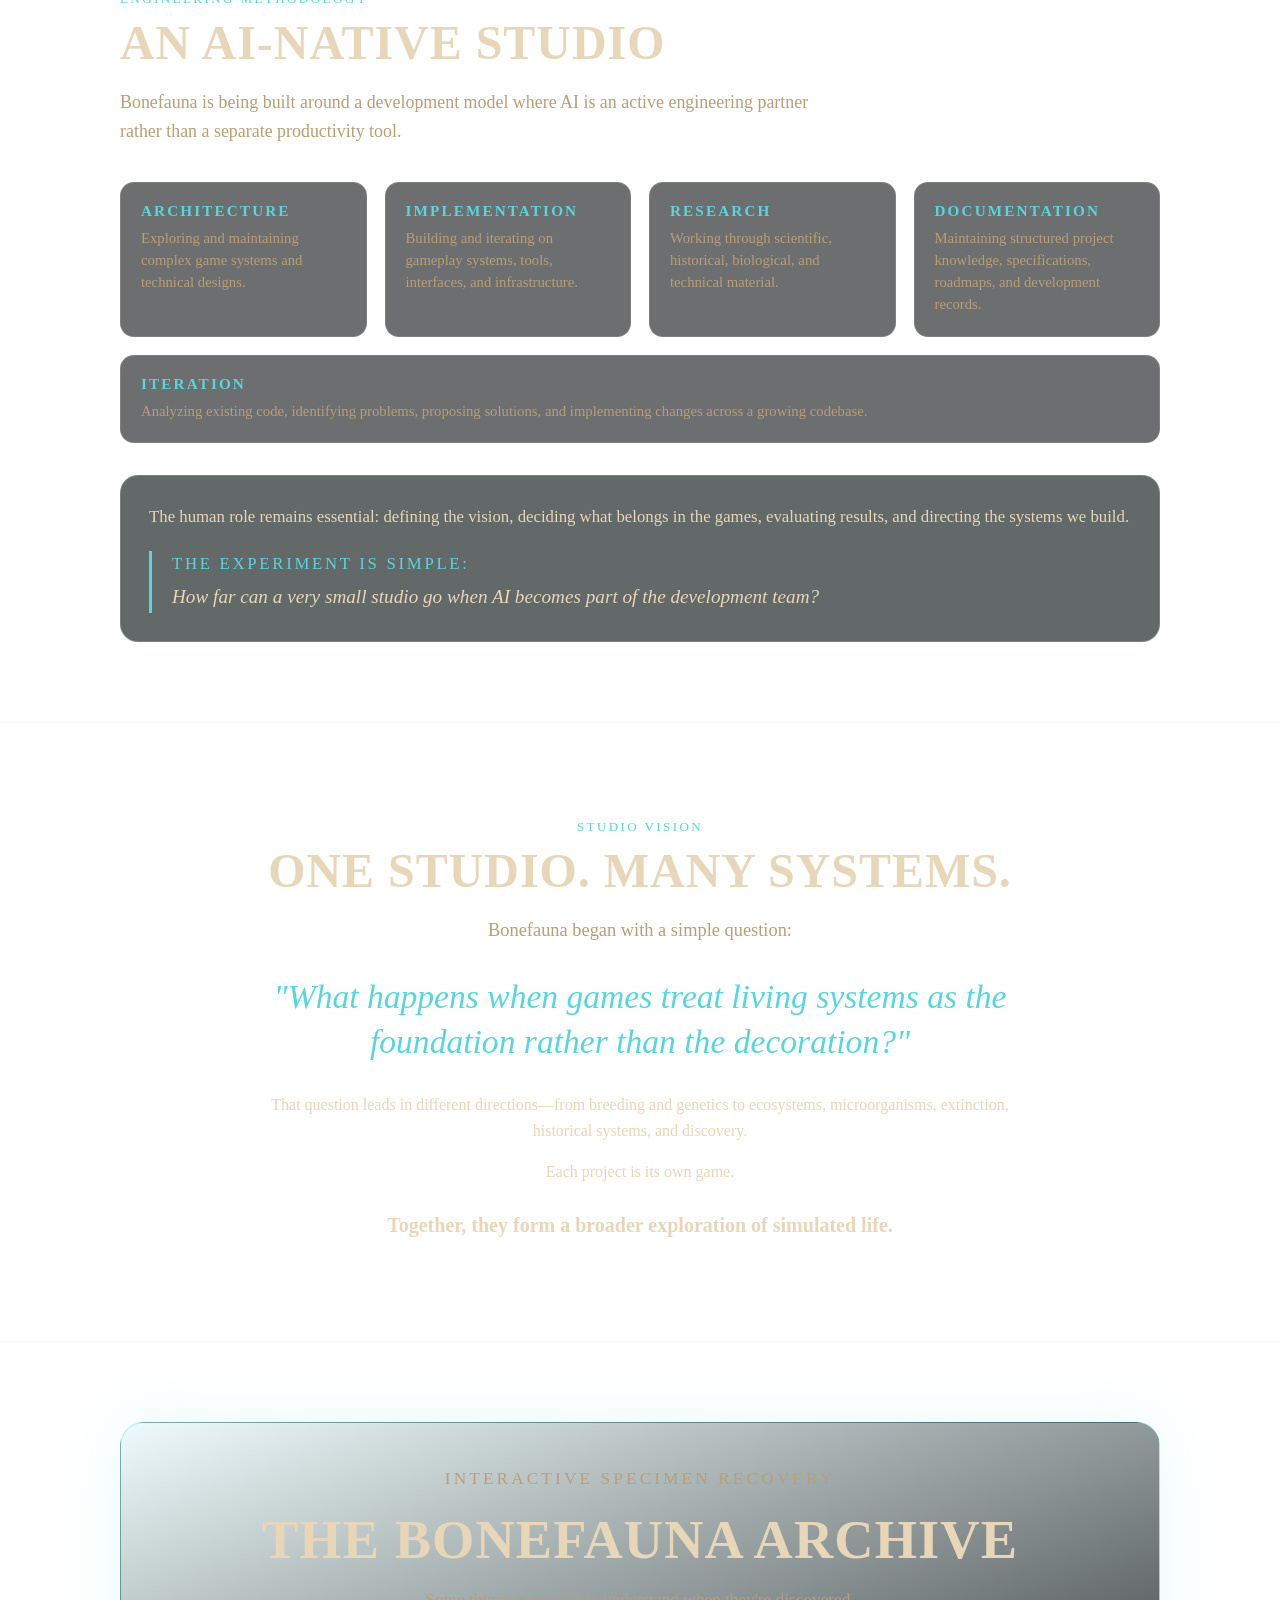
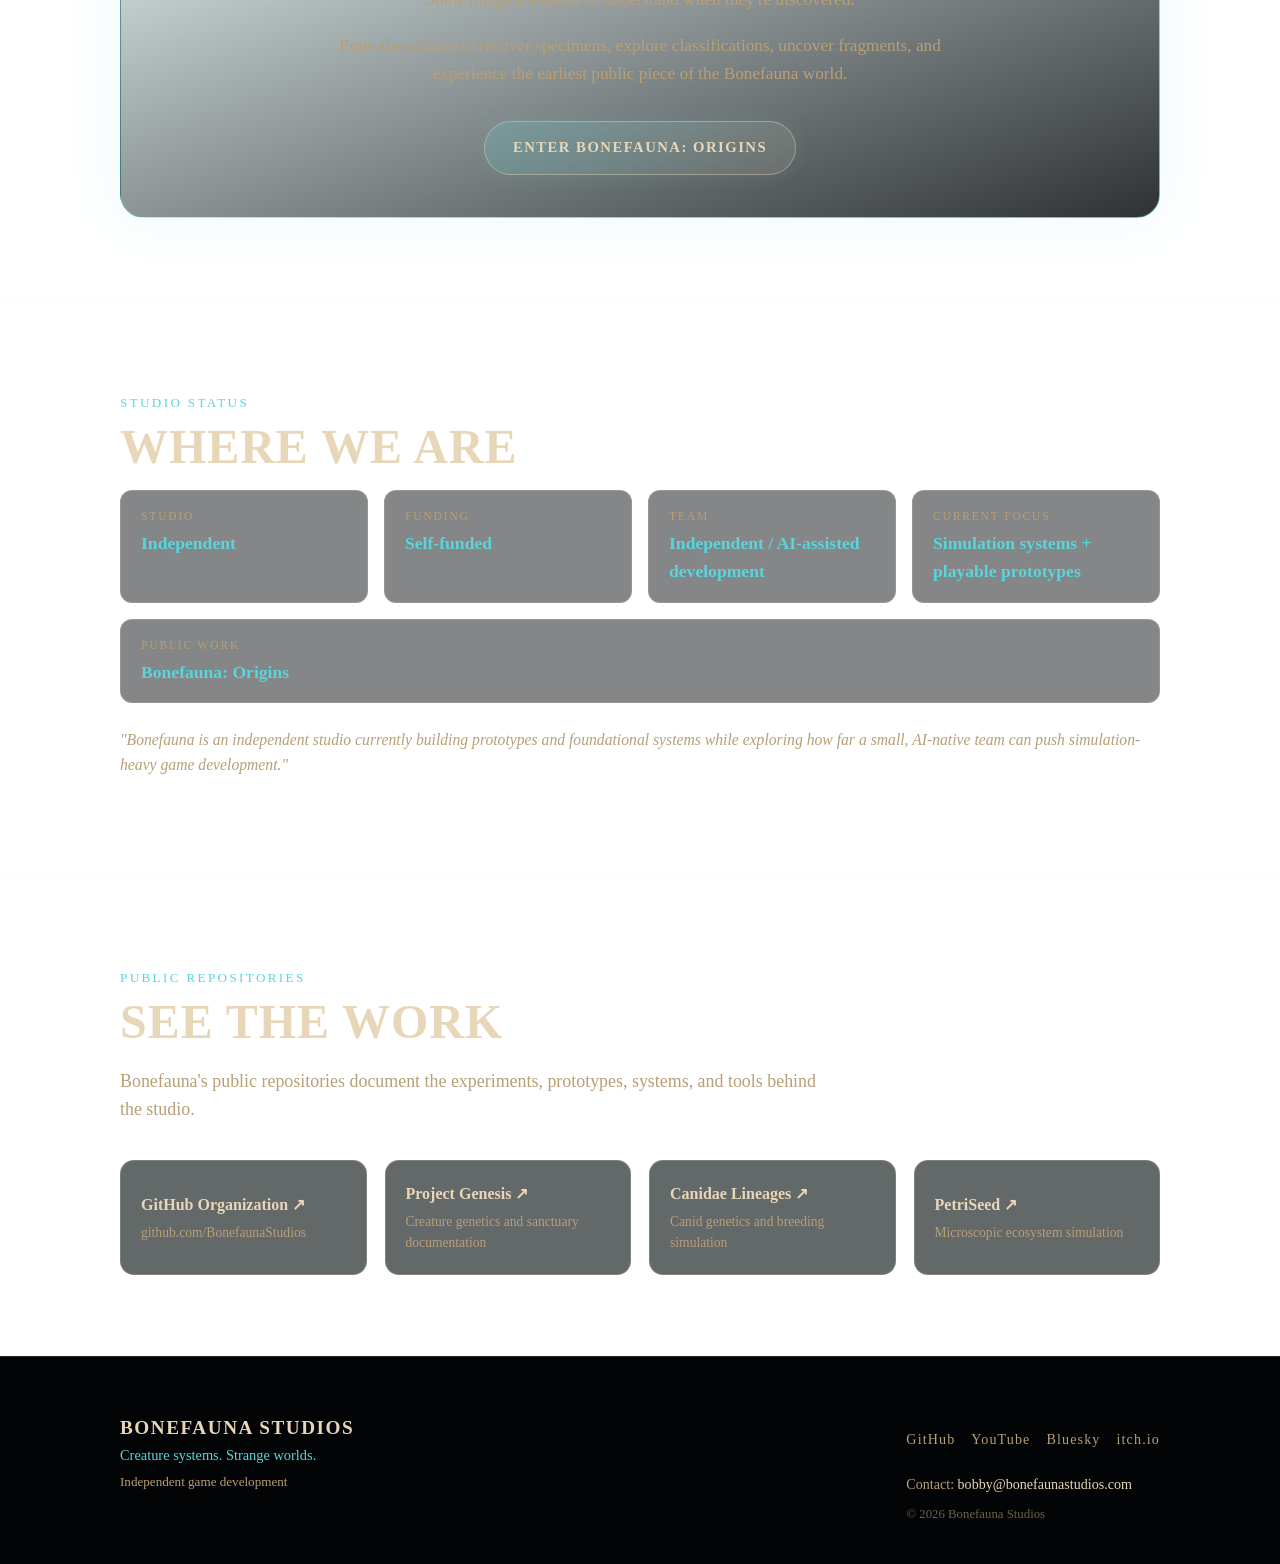
==== commit 0c63c3ca: "Merge pull request #1 from BonefaunaStudios/jules-17908456485159817714-7c014ced Official Bonefauna S" ====
--- a/index.html
+++ b/index.html
@@ -251,29 +251,19 @@
             <p>Maintaining structured project knowledge, specifications, roadmaps, and development records.</p>
           </div>
 
-          <div class="ai-role-card">
-            <h4>DEBUGGING</h4>
-            <p>Identifying root causes, diagnosing complex runtime bugs, and resolving issues across modules.</p>
-          </div>
-
-          <div class="ai-role-card">
+          <div class="ai-role-card full-width">
             <h4>ITERATION</h4>
-            <p>Proposing solutions, refining algorithms, and executing rapid gameplay iterations.</p>
-          </div>
-
-          <div class="ai-role-card">
-            <h4>CODEBASE ANALYSIS</h4>
-            <p>Auditing codebase health, inspecting structural dependencies, and maintaining technical quality.</p>
+            <p>Analyzing existing code, identifying problems, proposing solutions, and implementing changes across a growing codebase.</p>
           </div>
         </div>
 
         <div class="ai-human-statement">
           <p>
-            The human creator remains responsible for vision, design decisions, direction, evaluation, and deciding what belongs in the games.
+            The human role remains essential: defining the vision, deciding what belongs in the games, evaluating results, and directing the systems we build.
           </p>
           <div class="experiment-quote">
             <p class="quote-label">THE EXPERIMENT IS SIMPLE:</p>
-            <p class="quote-text">How far can a small studio go when AI becomes an active engineering partner?</p>
+            <p class="quote-text">How far can a very small studio go when AI becomes part of the development team?</p>
           </div>
         </div>
       </div>
